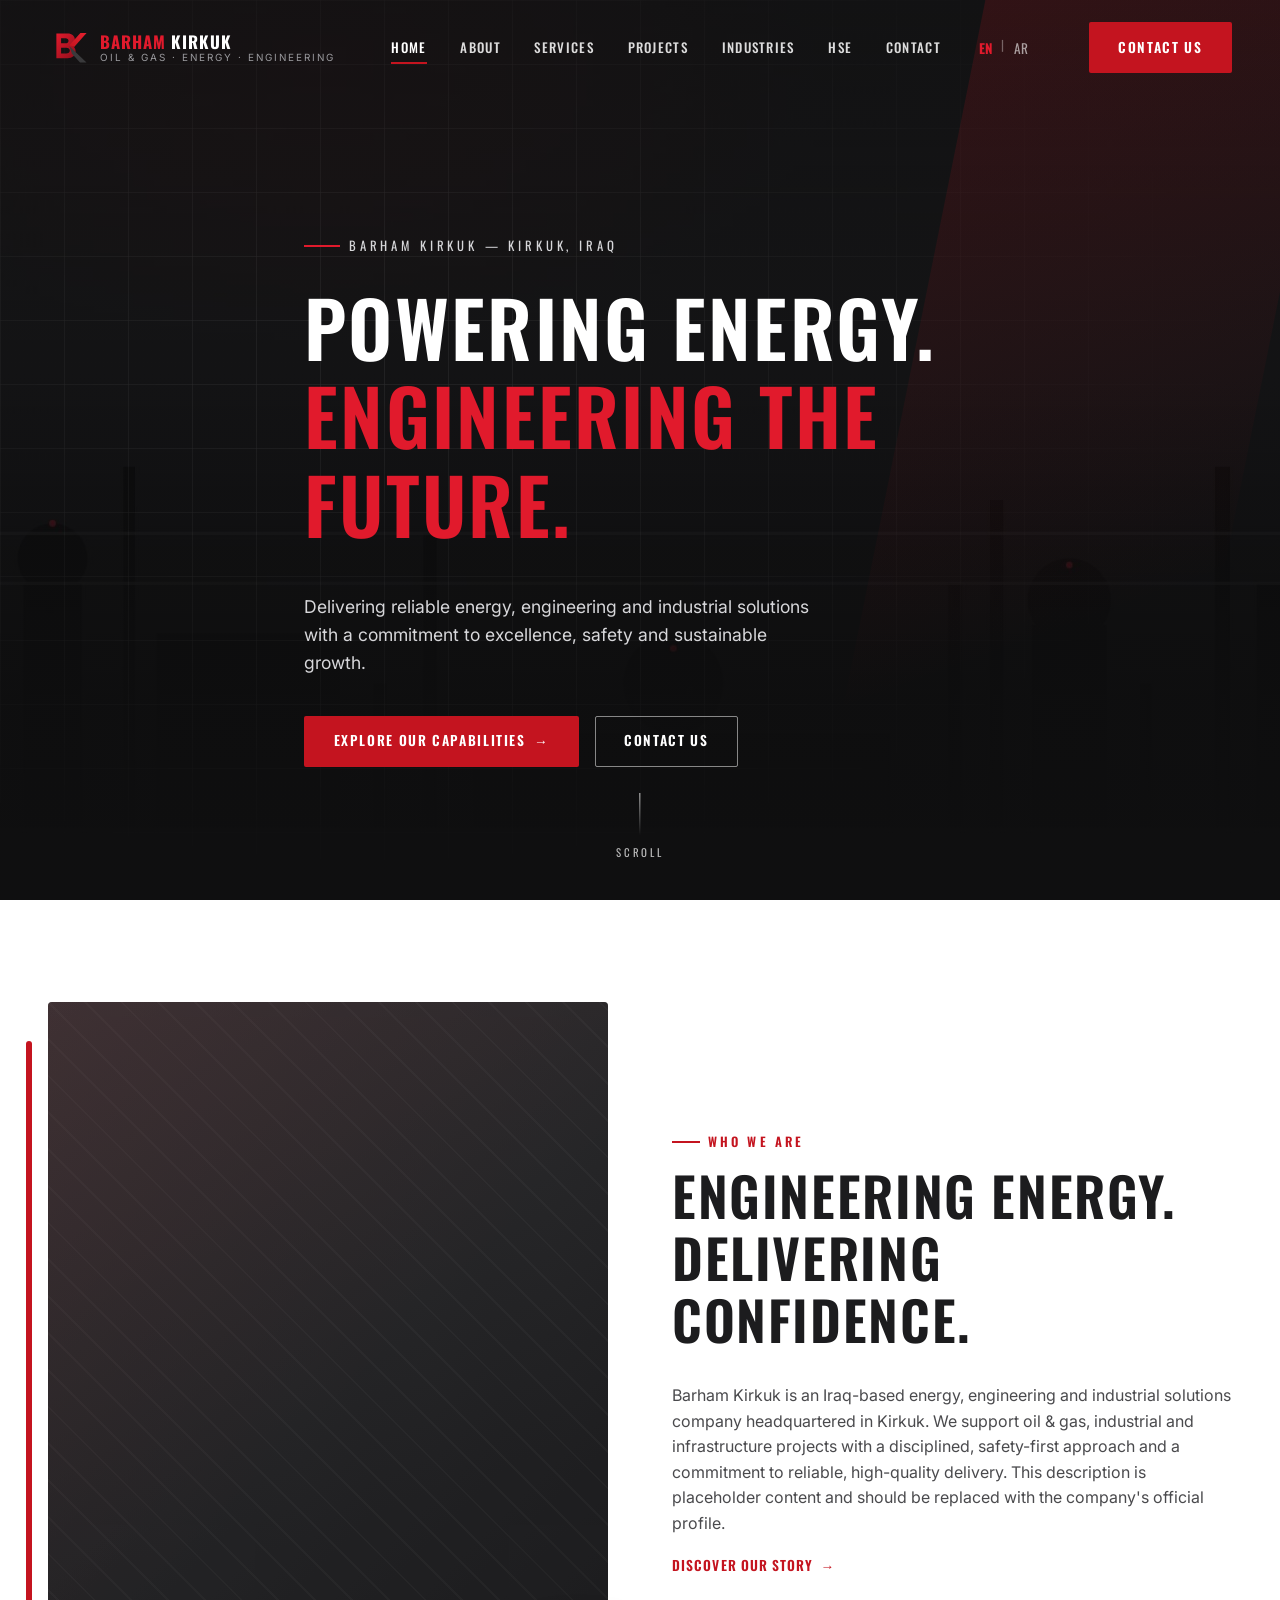
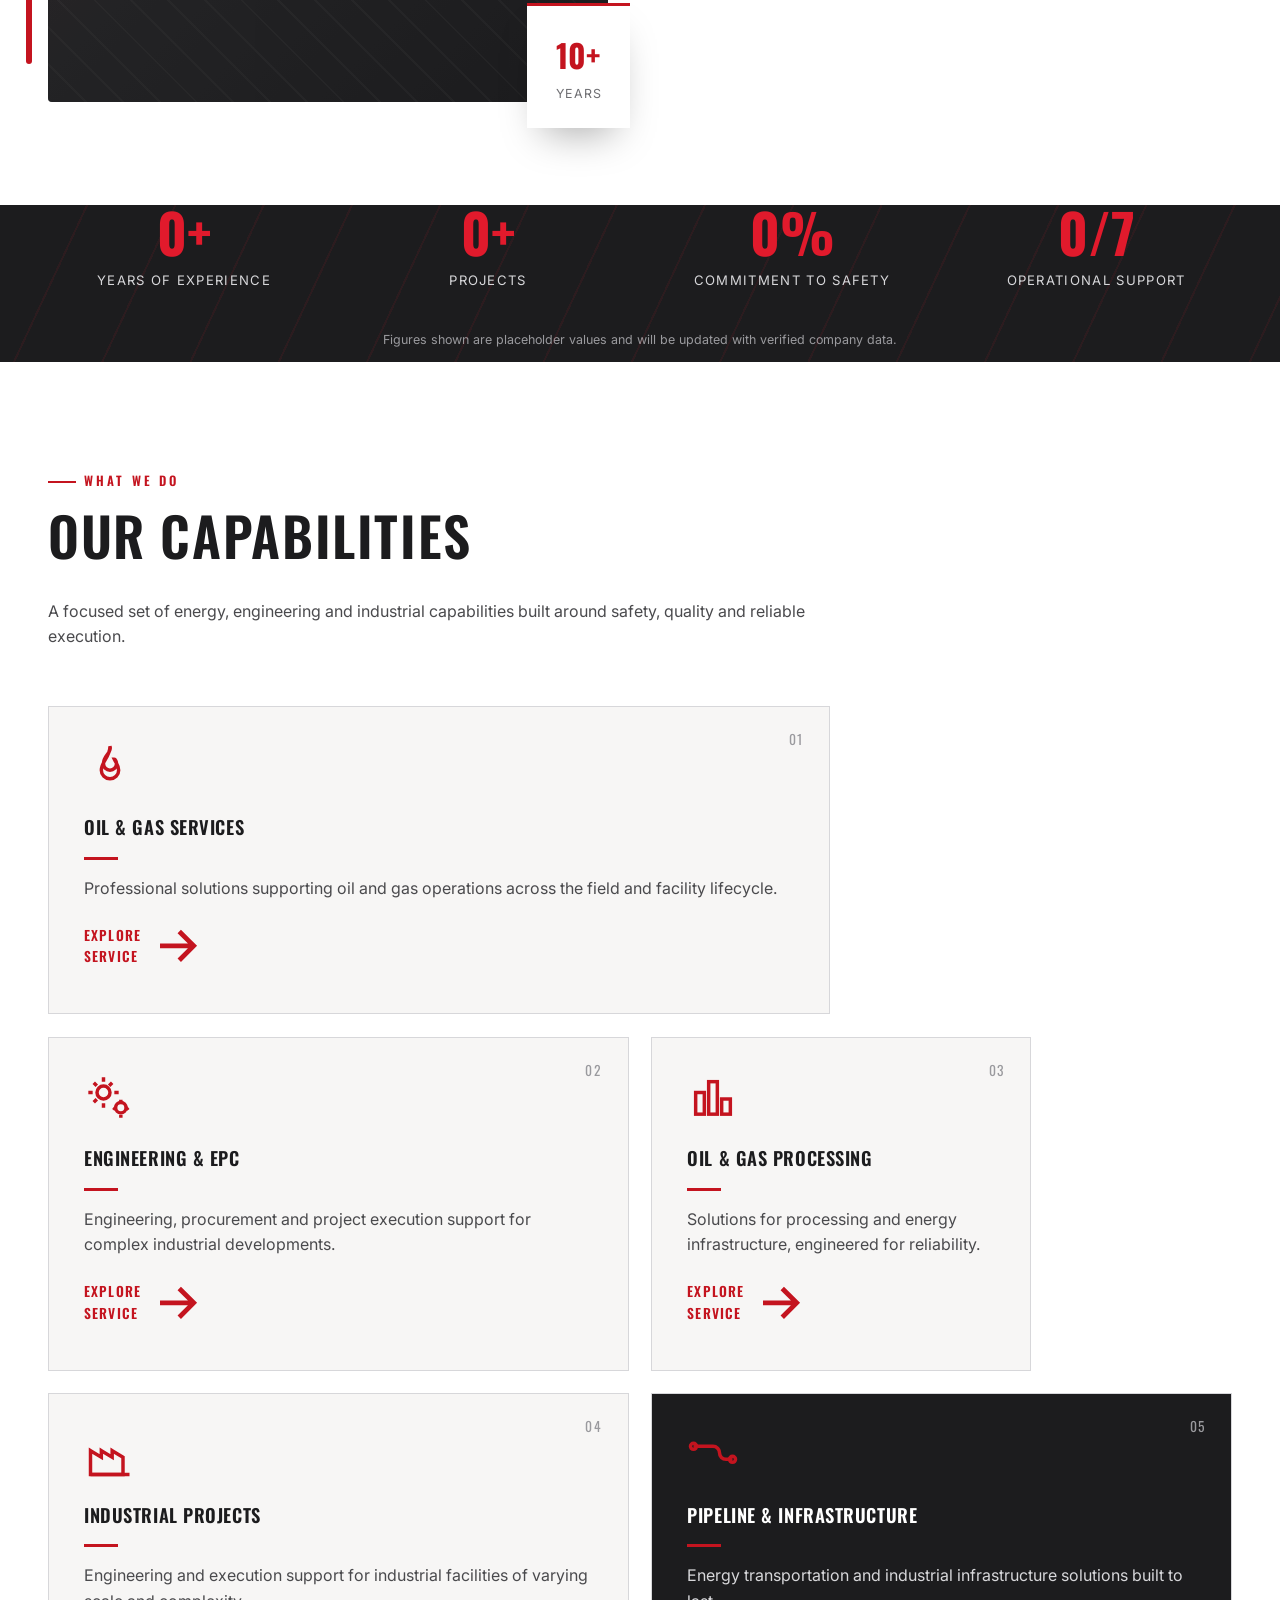
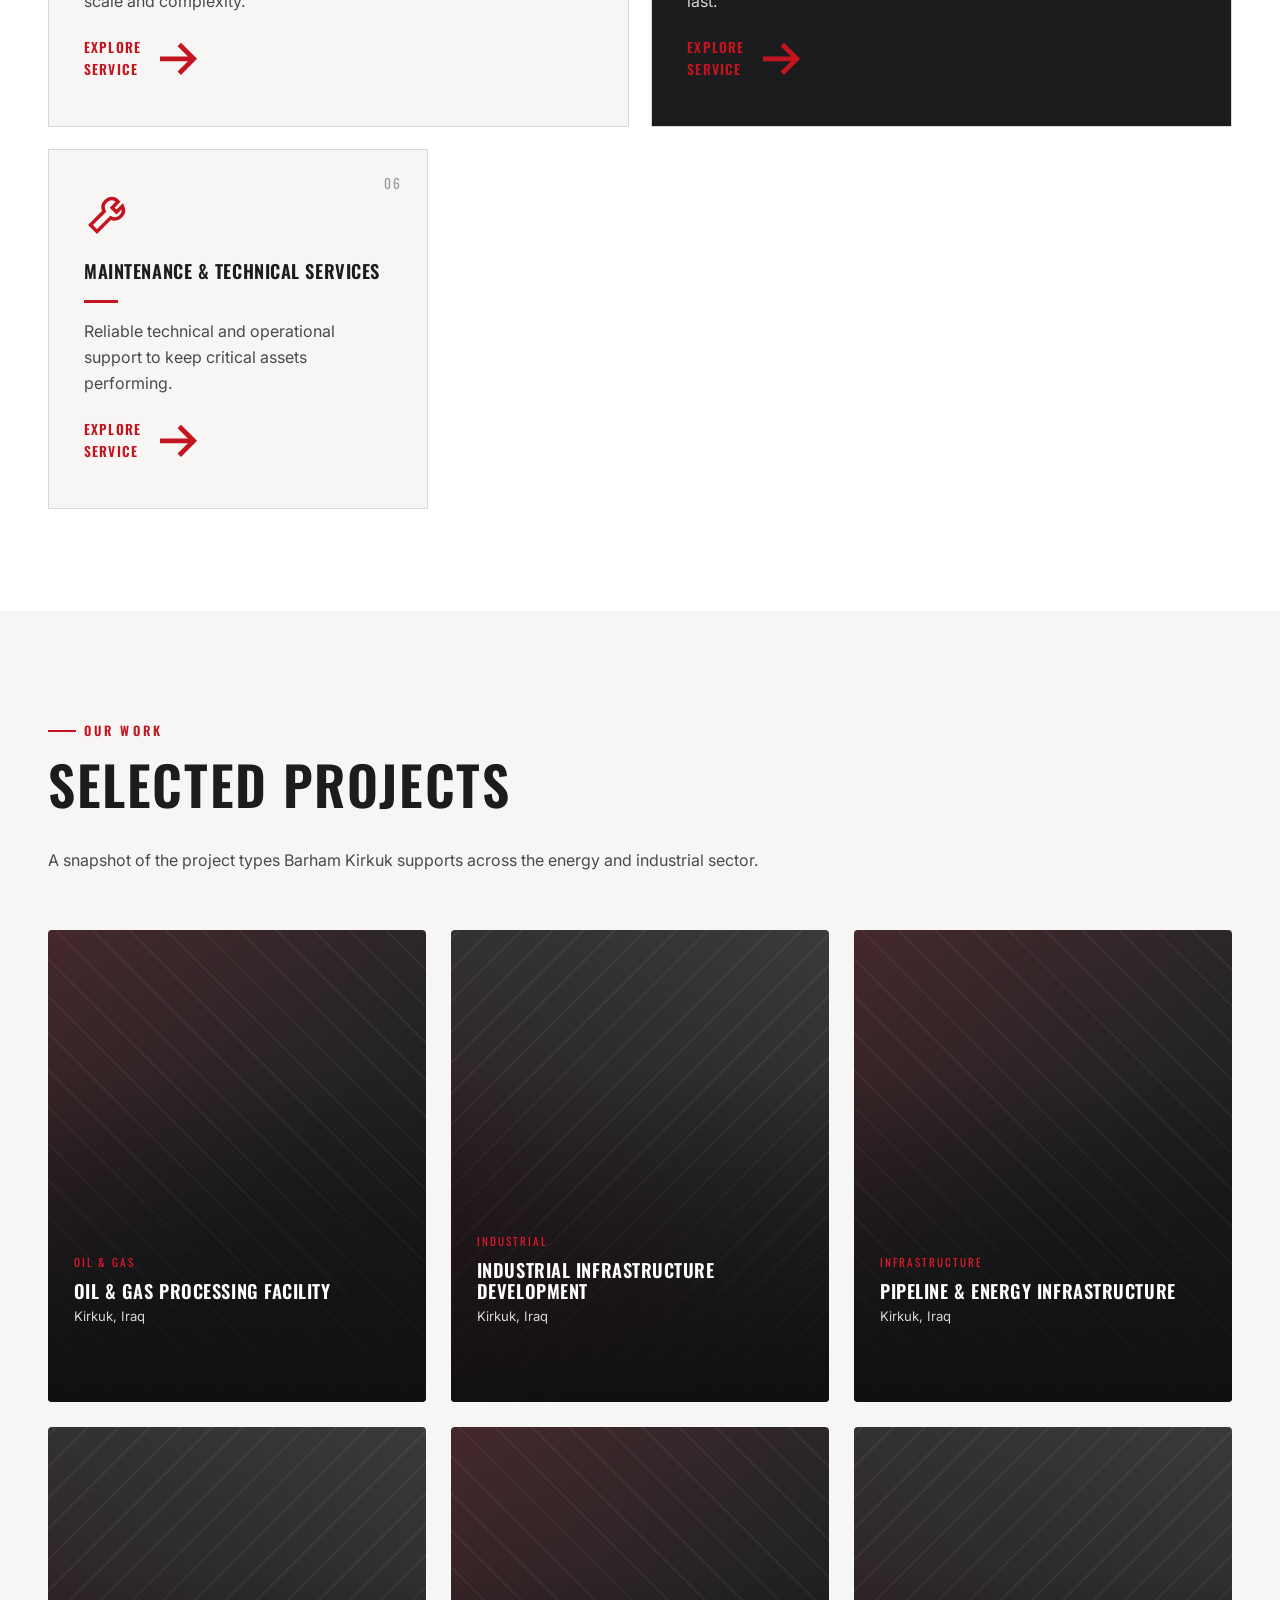
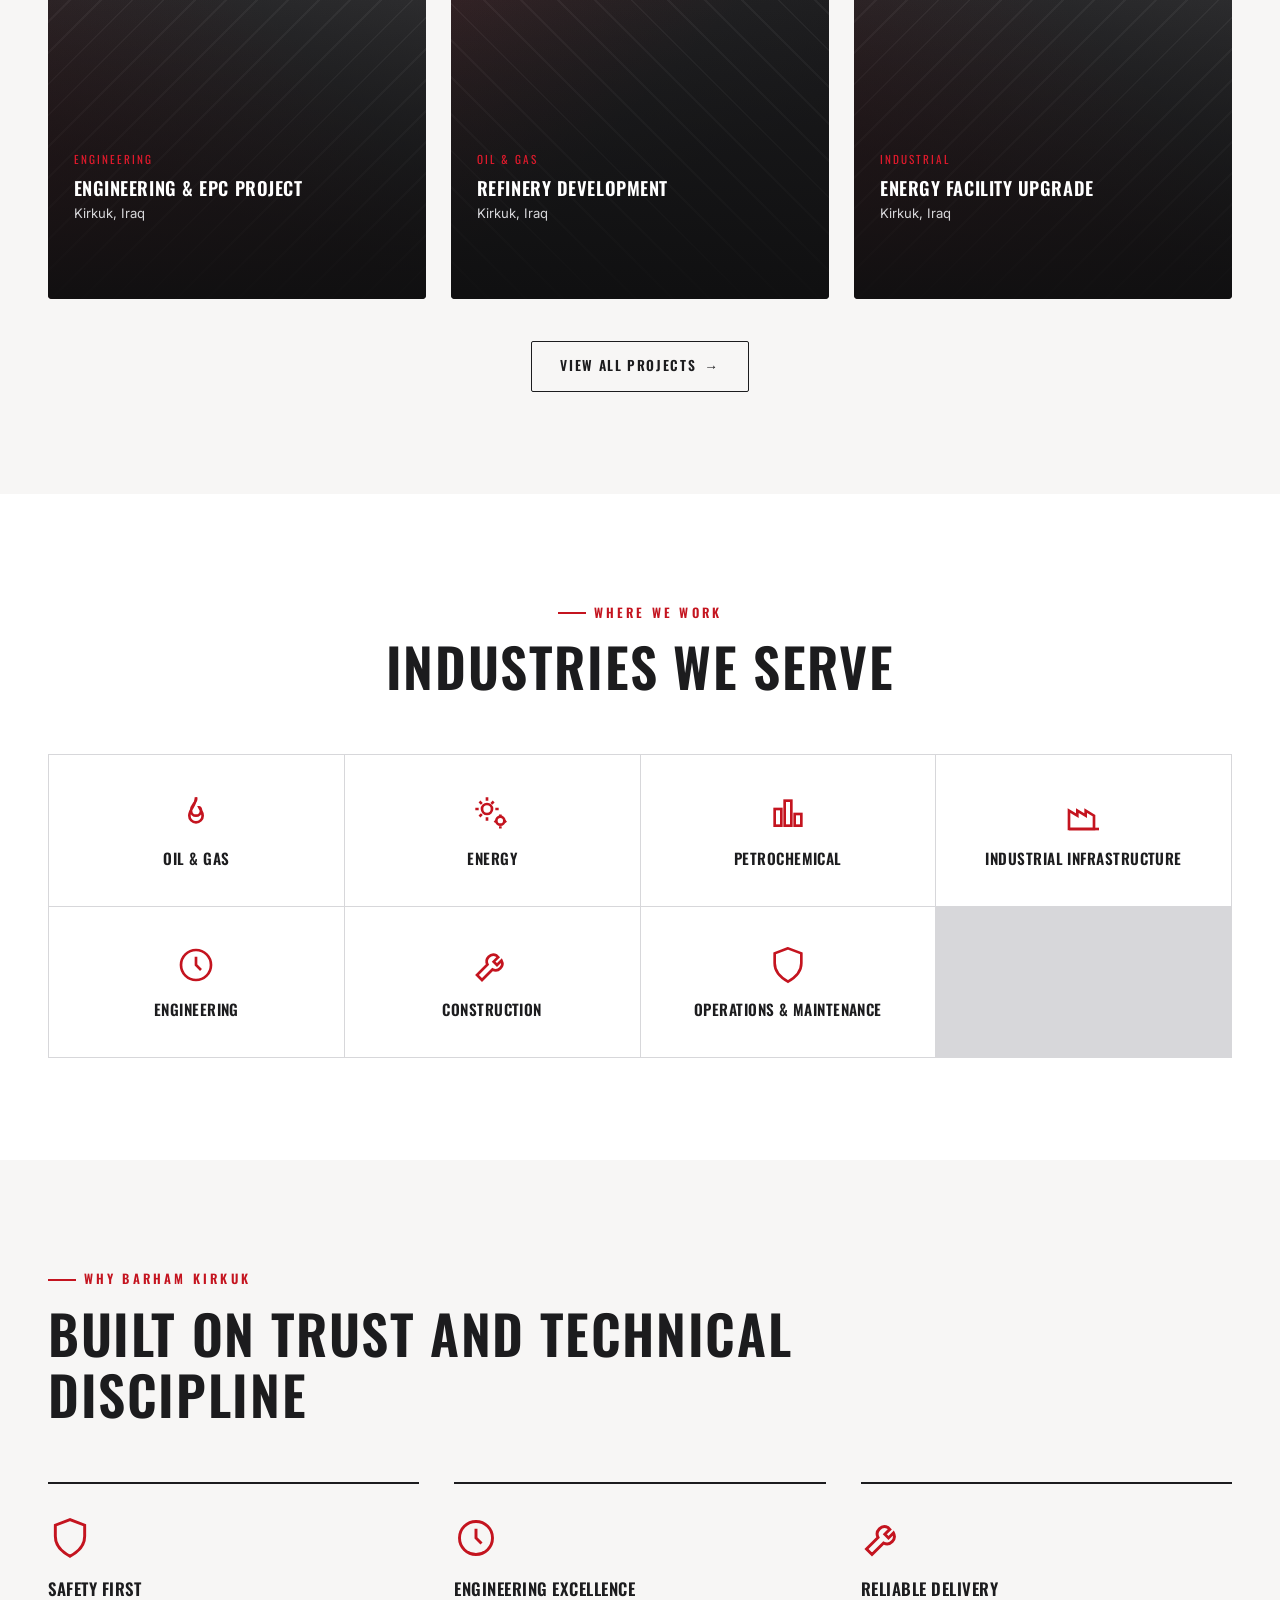
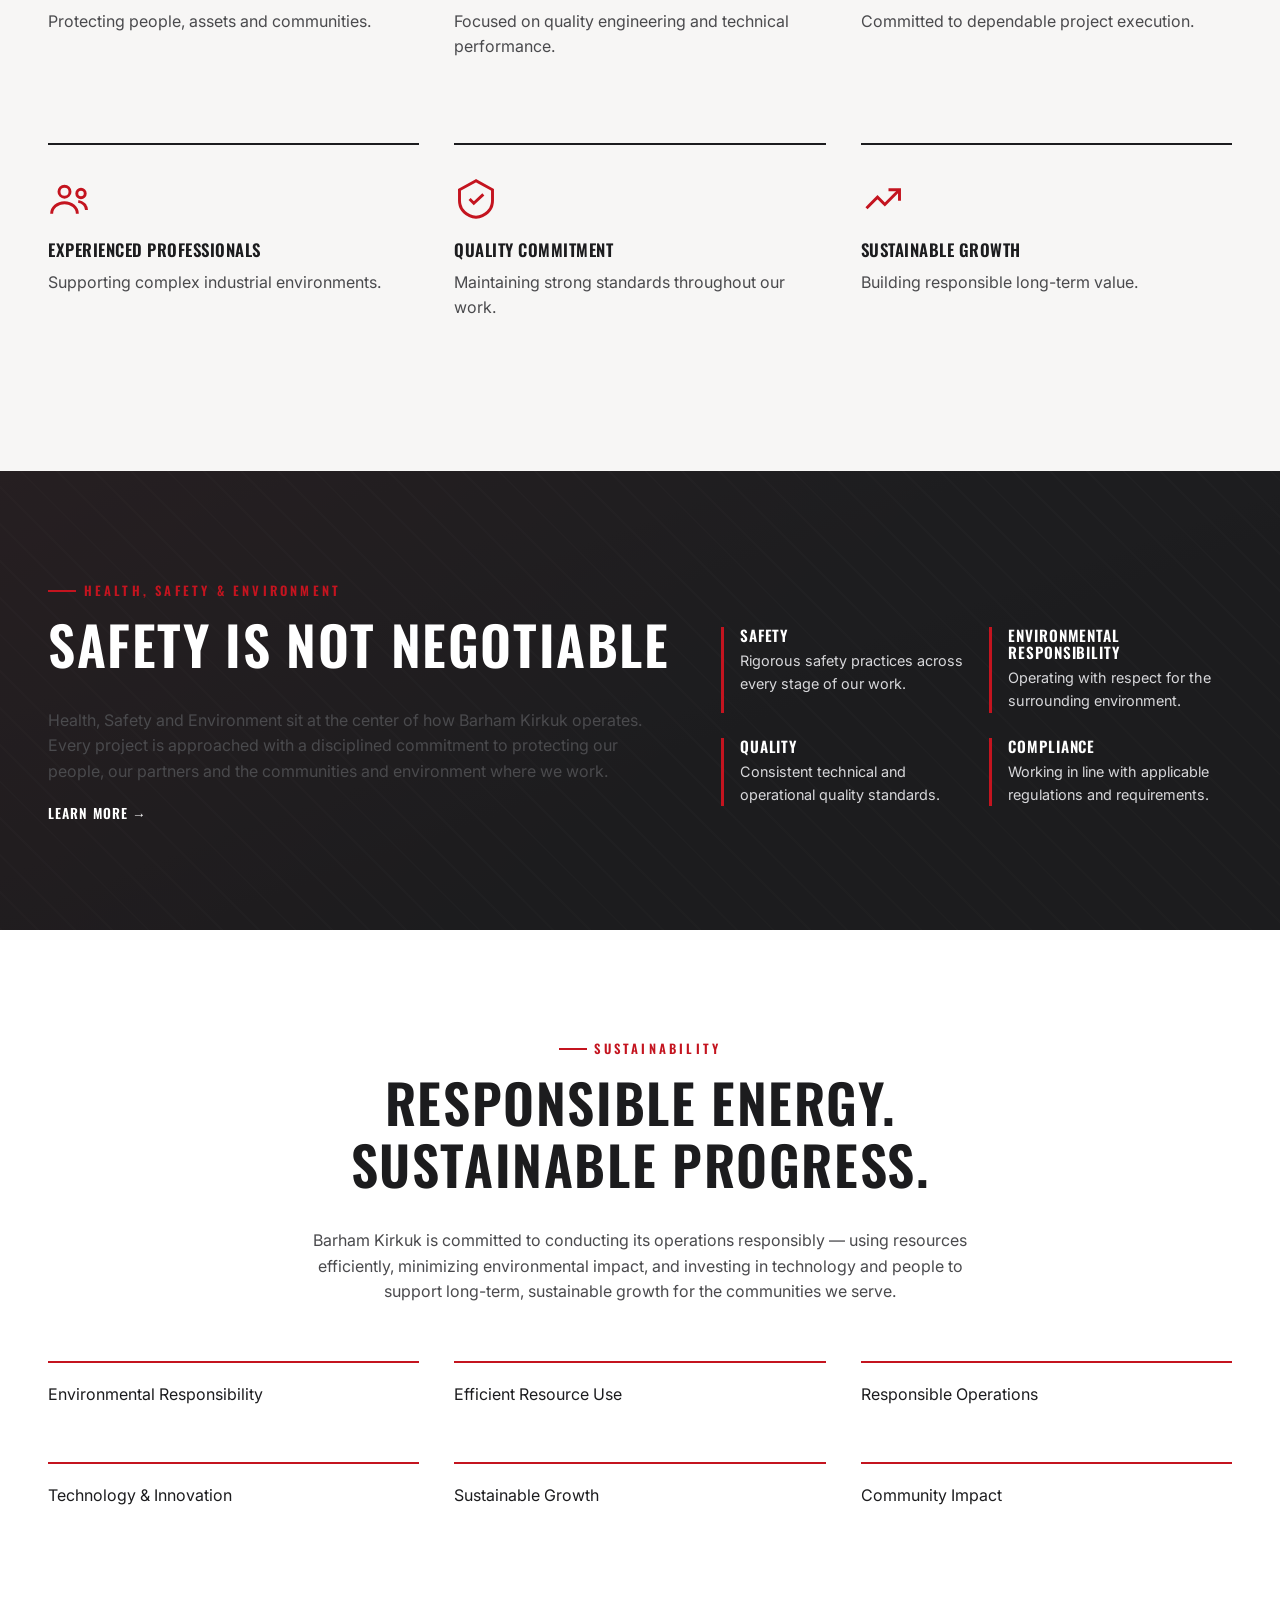
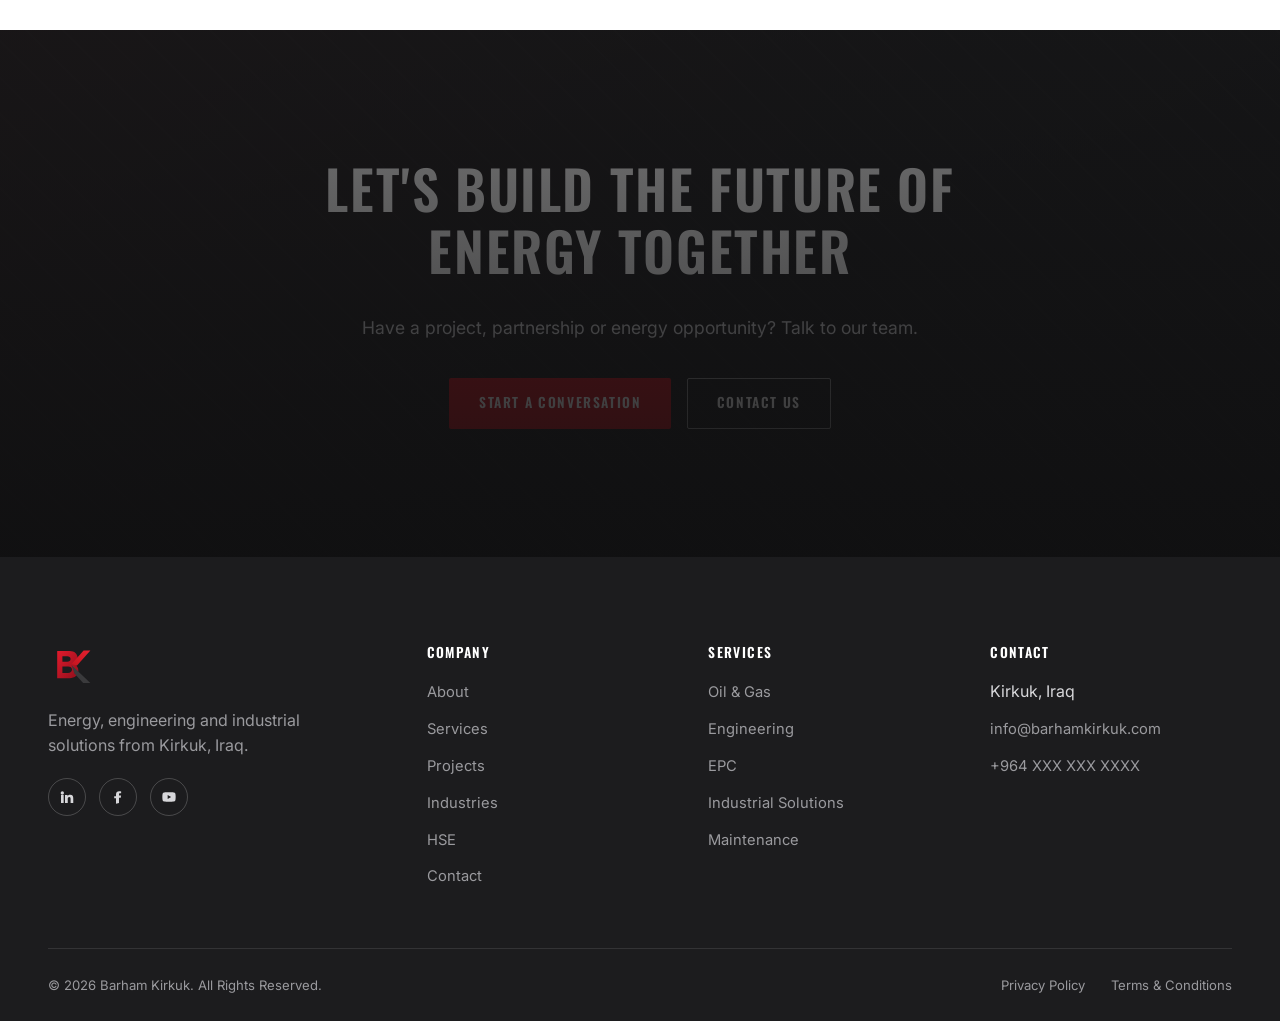
==== index.html @ 90a210e6 "Add files via upload" ====
<!DOCTYPE html>
<html lang="en" dir="ltr">
<head>
<meta charset="UTF-8">
<meta name="viewport" content="width=device-width, initial-scale=1.0">
<title>Barham Kirkuk | Oil & Gas & Energy Solutions</title>
<meta name="description" content="Barham Kirkuk provides professional oil & gas, energy, engineering and industrial solutions from Kirkuk, Iraq.">
<link rel="canonical" href="https://barhamkirkuk.com/">

<!-- Open Graph -->
<meta property="og:type" content="website">
<meta property="og:title" content="Barham Kirkuk | Oil & Gas & Energy Solutions">
<meta property="og:description" content="Barham Kirkuk provides professional oil & gas, energy, engineering and industrial solutions from Kirkuk, Iraq.">
<meta property="og:url" content="https://barhamkirkuk.com/">
<meta property="og:image" content="https://barhamkirkuk.com/assets/images/og-image.png">
<meta name="twitter:card" content="summary_large_image">
<meta name="twitter:title" content="Barham Kirkuk | Oil & Gas & Energy Solutions">
<meta name="twitter:description" content="Barham Kirkuk provides professional oil & gas, energy, engineering and industrial solutions from Kirkuk, Iraq.">
<meta name="twitter:image" content="https://barhamkirkuk.com/assets/images/og-image.png">

<link rel="icon" href="/assets/images/favicon.ico" sizes="any">
<link rel="apple-touch-icon" href="/assets/images/apple-touch-icon.png">

<link rel="preconnect" href="https://fonts.googleapis.com">
<link rel="preconnect" href="https://fonts.gstatic.com" crossorigin>
<link href="https://fonts.googleapis.com/css2?family=Oswald:wght@500;600;700&family=Inter:wght@400;500;600;700&family=Cairo:wght@500;600;700&display=swap" rel="stylesheet">
<link rel="stylesheet" href="css/styles.css">
</head>
<body>
<a class="skip-link" href="#main">Skip to content</a>

<!-- ============ NAV ============ -->
<header class="nav">
  <div class="container">
    <a href="index.html" class="nav-brand" aria-label="Barham Kirkuk — Home">
      <img src="assets/images/bk-mark.svg" alt="Barham Kirkuk logo mark">
      <span class="wordmark"><b>BARHAM</b> KIRKUK<small>OIL &amp; GAS · ENERGY · ENGINEERING</small></span>
    </a>
    <nav class="nav-links" id="nav-links" aria-label="Primary">
      <a href="index.html" aria-current="page" data-i18n="nav.home">Home</a>
      <a href="pages/about.html" data-i18n="nav.about">About</a>
      <a href="pages/services.html" data-i18n="nav.services">Services</a>
      <a href="pages/projects.html" data-i18n="nav.projects">Projects</a>
      <a href="pages/industries.html" data-i18n="nav.industries">Industries</a>
      <a href="pages/hse.html" data-i18n="nav.hse">HSE</a>
      <a href="pages/contact.html" data-i18n="nav.contact">Contact</a>
      <div class="lang-switch" aria-label="Language switch">
        <button data-lang="en" class="active" aria-pressed="true">EN</button><span>|</span><button data-lang="ar" aria-pressed="false">AR</button>
      </div>
    </nav>
    <div class="nav-actions">
      <a href="pages/contact.html" class="btn btn-primary nav-cta" data-i18n="nav.cta">Contact Us</a>
      <button class="nav-toggle" aria-label="Toggle menu" aria-expanded="false" aria-controls="nav-links">
        <span></span><span></span><span></span>
      </button>
    </div>
  </div>
</header>

<main id="main">
  <!-- ============ HERO ============ -->
  <section class="hero">
    <div class="hero-media">
      <video autoplay muted loop playsinline poster="assets/images/hero-fallback.jpg">
        <source src="assets/videos/hero.mp4" type="video/mp4">
      </video>
    </div>
    <div class="hero-grid"></div>
    <div class="hero-diagonal"></div>
    <div class="container hero-content">
      <span class="hero-kicker" data-i18n="hero.kicker">Barham Kirkuk — Kirkuk, Iraq</span>
      <h1 class="h-hero"><span data-i18n="hero.headline1">Powering Energy.</span><br><em data-i18n="hero.headline2">Engineering the Future.</em></h1>
      <p class="hero-sub" data-i18n="hero.sub">Delivering reliable energy, engineering and industrial solutions with a commitment to excellence, safety and sustainable growth.</p>
      <div class="hero-ctas">
        <a href="pages/services.html" class="btn btn-primary"><span data-i18n="hero.ctaPrimary">Explore Our Capabilities</span> <span class="btn-arrow">→</span></a>
        <a href="pages/contact.html" class="btn btn-outline" data-i18n="hero.ctaSecondary">Contact Us</a>
      </div>
    </div>
    <div class="scroll-cue"><div class="line"></div><span data-i18n="hero.scroll">Scroll</span></div>
  </section>

  <!-- ============ ABOUT ============ -->
  <section class="section" id="about">
    <div class="container split">
      <div class="split-media reveal">
        <div class="accent-line" aria-hidden="true"></div>
        <div class="frame"><div class="industrial-pattern"></div></div>
        <div class="stat-tag"><strong>10+</strong><span>Years</span></div>
      </div>
      <div>
        <span class="eyebrow" data-i18n="about.eyebrow">Who We Are</span>
        <h2 class="h-xl" data-i18n="about.headline">Engineering Energy. Delivering Confidence.</h2>
        <p data-i18n="about.body">Placeholder company description.</p>
        <a href="pages/about.html" class="link-arrow"><span data-i18n="about.link">Discover Our Story</span> →</a>
      </div>
    </div>
  </section>

  <!-- ============ STATS ============ -->
  <section class="stats-band">
    <div class="container">
      <div class="stats-grid" id="stats-grid"></div>
      <p style="text-align:center;margin-top:2.4rem;font-size:.78rem;color:var(--gray-400);" data-i18n="statsNote">Figures shown are placeholder values.</p>
    </div>
  </section>

  <!-- ============ SERVICES ============ -->
  <section class="section" id="services">
    <div class="container">
      <div class="section-head reveal">
        <span class="eyebrow" data-i18n="services.eyebrow">What We Do</span>
        <h2 class="h-xl" data-i18n="services.headline">Our Capabilities</h2>
        <p data-i18n="services.sub">Sub copy.</p>
      </div>
      <div class="services-grid" id="services-grid"></div>
    </div>
  </section>

  <!-- ============ PROJECTS ============ -->
  <section class="section section--off" id="projects">
    <div class="container">
      <div class="section-head reveal">
        <span class="eyebrow" data-i18n="projects.eyebrow">Our Work</span>
        <h2 class="h-xl" data-i18n="projects.headline">Selected Projects</h2>
        <p data-i18n="projects.sub">Sub copy.</p>
      </div>
      <div class="projects-grid" id="projects-grid"></div>
      <div style="text-align:center;margin-top:2.6rem;">
        <a href="pages/projects.html" class="btn btn-dark">View All Projects <span class="btn-arrow">→</span></a>
      </div>
    </div>
  </section>

  <!-- ============ INDUSTRIES ============ -->
  <section class="section" id="industries">
    <div class="container">
      <div class="section-head center reveal" style="margin-left:auto;margin-right:auto;">
        <span class="eyebrow" data-i18n="industries.eyebrow">Where We Work</span>
        <h2 class="h-xl" data-i18n="industries.headline">Industries We Serve</h2>
      </div>
      <div class="industry-grid" id="industries-grid"></div>
    </div>
  </section>

  <!-- ============ WHY US ============ -->
  <section class="section section--off" id="why">
    <div class="container">
      <div class="section-head reveal">
        <span class="eyebrow" data-i18n="why.eyebrow">Why Barham Kirkuk</span>
        <h2 class="h-xl" data-i18n="why.headline">Built on Trust and Technical Discipline</h2>
      </div>
      <div class="why-grid" id="why-grid"></div>
    </div>
  </section>

  <!-- ============ HSE ============ -->
  <section class="section hse-section" id="hse">
    <div class="industrial-pattern"></div>
    <div class="container hse-inner">
      <div>
        <span class="eyebrow" data-i18n="hse.eyebrow">Health, Safety &amp; Environment</span>
        <h2 class="h-xl" data-i18n="hse.headline">Safety Is Not Negotiable</h2>
        <p data-i18n="hse.body">HSE body copy.</p>
        <a href="pages/hse.html" class="link-arrow" style="color:#fff;">Learn More →</a>
      </div>
      <div class="hse-list" id="hse-list"></div>
    </div>
  </section>

  <!-- ============ SUSTAINABILITY ============ -->
  <section class="section" id="sustainability">
    <div class="container">
      <div class="section-head center reveal" style="margin-left:auto;margin-right:auto;">
        <span class="eyebrow" data-i18n="sustainability.eyebrow">Sustainability</span>
        <h2 class="h-xl"><span data-i18n="sustainability.headline1">Responsible Energy.</span> <span data-i18n="sustainability.headline2">Sustainable Progress.</span></h2>
        <p data-i18n="sustainability.body" style="max-width:70ch;margin:0 auto;">Sustainability body copy.</p>
      </div>
      <ul class="why-grid" id="sustainability-list" style="list-style:none;padding:0;"></ul>
    </div>
  </section>

  <!-- ============ CTA ============ -->
  <section class="cta-band">
    <div class="industrial-pattern"></div>
    <div class="container inner">
      <h2 class="h-xl" data-i18n="cta.headline">Let's Build the Future of Energy Together</h2>
      <p data-i18n="cta.body">CTA body copy.</p>
      <div class="ctas">
        <a href="pages/contact.html" class="btn btn-primary" data-i18n="cta.primary">Start a Conversation</a>
        <a href="pages/contact.html" class="btn btn-outline" data-i18n="cta.secondary">Contact Us</a>
      </div>
    </div>
  </section>
</main>

<!-- ============ FOOTER ============ -->
<footer class="footer">
  <div class="container">
    <div class="footer-top">
      <div class="footer-brand">
        <img src="assets/images/bk-mark.svg" alt="Barham Kirkuk">
        <p data-i18n="footer.tagline">Energy, engineering and industrial solutions from Kirkuk, Iraq.</p>
        <div class="footer-social">
          <a href="#" data-social-linkedin aria-label="LinkedIn"></a>
          <a href="#" data-social-facebook aria-label="Facebook"></a>
          <a href="#" data-social-youtube aria-label="YouTube"></a>
        </div>
      </div>
      <div class="footer-col">
        <h4 data-i18n="footer.companyTitle">Company</h4>
        <ul>
          <li><a href="pages/about.html" data-i18n="nav.about">About</a></li>
          <li><a href="pages/services.html" data-i18n="nav.services">Services</a></li>
          <li><a href="pages/projects.html" data-i18n="nav.projects">Projects</a></li>
          <li><a href="pages/industries.html" data-i18n="nav.industries">Industries</a></li>
          <li><a href="pages/hse.html" data-i18n="nav.hse">HSE</a></li>
          <li><a href="pages/contact.html" data-i18n="nav.contact">Contact</a></li>
        </ul>
      </div>
      <div class="footer-col">
        <h4 data-i18n="footer.servicesTitle">Services</h4>
        <ul id="footer-services-list"></ul>
      </div>
      <div class="footer-col">
        <h4 data-i18n="footer.contactTitle">Contact</h4>
        <ul>
          <li>Kirkuk, Iraq</li>
          <li><a href="mailto:info@barhamkirkuk.com" data-company-email>info@barhamkirkuk.com</a></li>
          <li><a href="tel:+964" data-company-phone>+964 XXX XXX XXXX</a></li>
        </ul>
      </div>
    </div>
    <div class="footer-bottom">
      <span data-i18n="footer.rights">© 2026 Barham Kirkuk. All Rights Reserved.</span>
      <div class="legal">
        <a href="pages/privacy.html" data-i18n="footer.privacy">Privacy Policy</a>
        <a href="pages/terms.html" data-i18n="footer.terms">Terms &amp; Conditions</a>
      </div>
    </div>
  </div>
</footer>

<script src="data/site-data.js"></script>
<script src="js/main.js"></script>
</body>
</html>
---- css/styles.css ----
/* ==========================================================================
   BARHAM KIRKUK — CORE STYLESHEET
   Brand: Deep Red (#e11a2c / #c4141f) + Charcoal (#1c1c1e / #2c2c2e) + White
   ========================================================================== */

/* -------------------- Design Tokens -------------------- */
:root{
  --red: #c4141f;
  --red-bright: #e11a2c;
  --red-dark: #8f0f1c;
  --charcoal: #1c1c1e;
  --charcoal-2: #2c2c2e;
  --charcoal-3: #3a3a3c;
  --gray-800: #4a4a4d;
  --gray-600: #6f6f73;
  --gray-400: #9a9a9e;
  --gray-200: #d7d7da;
  --gray-100: #eeeef0;
  --off-white: #f7f6f5;
  --white: #ffffff;

  --font-head: 'Oswald', 'Segoe UI', Arial, sans-serif;
  --font-body: 'Inter', 'Segoe UI', Arial, sans-serif;
  --font-ar: 'Cairo', 'Tahoma', sans-serif;

  --container: 1280px;
  --gap: clamp(1.25rem, 3vw, 2.5rem);
  --radius-sm: 2px;
  --radius-md: 4px;

  --ease: cubic-bezier(.22,.61,.36,1);
  --dur: .5s;
}

*,*::before,*::after{ box-sizing: border-box; }
html{ scroll-behavior: smooth; }
@media (prefers-reduced-motion: reduce){
  html{ scroll-behavior: auto; }
  *,*::before,*::after{ animation-duration: 0.001ms !important; animation-iteration-count: 1 !important; transition-duration: 0.001ms !important; scroll-behavior: auto !important; }
}

body{
  margin:0;
  font-family: var(--font-body);
  color: var(--charcoal);
  background: var(--white);
  line-height: 1.6;
  font-size: 16px;
  -webkit-font-smoothing: antialiased;
  overflow-x: hidden;
}

html[dir="rtl"] body{ font-family: var(--font-ar); }

img{ max-width:100%; display:block; }
a{ color:inherit; text-decoration:none; }
ul{ list-style:none; margin:0; padding:0; }
button{ font-family:inherit; cursor:pointer; }
input,textarea,select{ font-family:inherit; }

h1,h2,h3,h4{
  font-family: var(--font-head);
  text-transform: uppercase;
  letter-spacing: .03em;
  line-height: 1.15;
  margin: 0 0 .6em;
  color: inherit;
  font-weight: 600;
  overflow-wrap: break-word;
  word-break: break-word;
}
html[dir="rtl"] h1, html[dir="rtl"] h2, html[dir="rtl"] h3, html[dir="rtl"] h4{
  font-family: var(--font-ar); text-transform:none; letter-spacing:0;
}

p{ margin:0 0 1em; color: var(--gray-800); }

.container{ max-width: var(--container); margin: 0 auto; padding: 0 clamp(1.25rem, 4vw, 3rem); }

.section{ padding: clamp(4rem, 8vw, 7rem) 0; }
.section--dark{ background: var(--charcoal); color: var(--white); }
.section--dark p{ color: var(--gray-200); }
.section--dark h2, .section--dark h3{ color: var(--white); }
.section--off{ background: var(--off-white); }

.eyebrow{
  display:inline-flex; align-items:center; gap:.6em;
  font-family: var(--font-head);
  font-size: .8rem;
  letter-spacing: .25em;
  text-transform: uppercase;
  color: var(--red);
  font-weight: 600;
  margin-bottom: 1em;
}
.eyebrow::before{ content:""; width: 28px; height: 2px; background: var(--red); display:inline-block; }
html[dir="rtl"] .eyebrow{ letter-spacing: 0; }

.section-head{ max-width: 760px; margin-bottom: clamp(2rem,5vw,3.5rem); }
.section-head.center{ margin-left:auto; margin-right:auto; text-align:center; }

h2.h-xl{ font-size: clamp(2rem, 4.2vw, 3.4rem); }
h1.h-hero{ font-size: clamp(2.4rem, 6vw, 5rem); }

/* -------------------- Buttons -------------------- */
.btn{
  display:inline-flex; align-items:center; justify-content:center; gap:.6em;
  padding: 1em 2.1em;
  font-family: var(--font-head);
  font-size: .85rem;
  letter-spacing: .12em;
  text-transform: uppercase;
  font-weight: 600;
  border: 1px solid transparent;
  border-radius: var(--radius-sm);
  transition: all .3s var(--ease);
  white-space: nowrap;
}
.btn-primary{ background: var(--red); color:#fff; }
.btn-primary:hover{ background: var(--red-dark); transform: translateY(-2px); box-shadow: 0 12px 24px -8px rgba(196,20,31,.5); }
.btn-outline{ border-color: rgba(255,255,255,.5); color:#fff; }
.btn-outline:hover{ background: rgba(255,255,255,.1); border-color:#fff; }
.btn-dark{ border-color: var(--charcoal); color: var(--charcoal); }
.btn-dark:hover{ background: var(--charcoal); color:#fff; }
.btn-arrow{ transition: transform .3s var(--ease); }
.btn:hover .btn-arrow{ transform: translateX(4px); }
html[dir="rtl"] .btn:hover .btn-arrow{ transform: translateX(-4px) scaleX(-1); }
html[dir="rtl"] .btn-arrow{ transform: scaleX(-1); }

.link-arrow{
  display:inline-flex; align-items:center; gap:.5em;
  font-family: var(--font-head); font-size:.85rem; letter-spacing:.08em; text-transform:uppercase;
  color: var(--red); font-weight:600; border-bottom: 1px solid transparent; padding-bottom: 2px;
  transition: border-color .3s var(--ease), gap .3s var(--ease);
}
.link-arrow:hover{ border-color: var(--red); gap:.8em; }

/* -------------------- Navigation -------------------- */
.nav{
  position: fixed; top:0; left:0; right:0; z-index: 1000;
  padding: 1.4rem 0;
  transition: background .4s var(--ease), padding .4s var(--ease), box-shadow .4s var(--ease), backdrop-filter .4s var(--ease);
}
.nav .container{ display:flex; align-items:center; justify-content:space-between; gap:2rem; }
.nav.is-scrolled{
  background: rgba(28,28,30,.92);
  backdrop-filter: blur(10px);
  padding: .8rem 0;
  box-shadow: 0 6px 24px -12px rgba(0,0,0,.5);
}
.nav-brand{ display:flex; align-items:center; gap:.75rem; }
.nav-brand img{ height: 40px; width:auto; transition: height .4s var(--ease); }
.nav.is-scrolled .nav-brand img{ height: 34px; }
.nav-brand .wordmark{ font-family: var(--font-head); font-weight:700; font-size:1.05rem; letter-spacing:.06em; color:#fff; line-height:1.1; }
.nav-brand .wordmark b{ color: var(--red-bright); font-weight:700; }
.nav-brand .wordmark small{ display:block; font-family: var(--font-body); font-weight:400; font-size:.62rem; letter-spacing:.2em; color: var(--gray-400); }

.nav-links{ display:flex; align-items:center; gap: 2.1rem; }
.nav-links a{
  font-family: var(--font-head); font-size:.82rem; letter-spacing:.1em; text-transform:uppercase;
  color: rgba(255,255,255,.85); font-weight:500; position:relative; padding: .3em 0;
}
.nav-links a::after{ content:""; position:absolute; left:0; right:0; bottom:-2px; height:2px; background: var(--red); transform: scaleX(0); transform-origin: left; transition: transform .3s var(--ease); }
.nav-links a:hover, .nav-links a[aria-current="page"]{ color:#fff; }
.nav-links a:hover::after, .nav-links a[aria-current="page"]::after{ transform: scaleX(1); }
html[dir="rtl"] .nav-links a::after{ transform-origin: right; }

.nav-actions{ display:flex; align-items:center; gap:1.3rem; }
.lang-switch{ display:flex; gap:.4em; font-family: var(--font-head); font-size:.78rem; letter-spacing:.08em; }
.lang-switch button{ background:none; border:none; color: rgba(255,255,255,.6); padding:.2em .3em; }
.lang-switch button.active{ color: var(--red-bright); font-weight:700; }
.lang-switch span{ color: rgba(255,255,255,.35); }

.nav-toggle{ display:none; background:none; border:none; padding:.4rem; }
.nav-toggle span{ display:block; width:24px; height:2px; background:#fff; margin:5px 0; transition: transform .3s var(--ease), opacity .3s var(--ease); }
.nav-toggle.is-open span:nth-child(1){ transform: translateY(7px) rotate(45deg); }
.nav-toggle.is-open span:nth-child(2){ opacity:0; }
.nav-toggle.is-open span:nth-child(3){ transform: translateY(-7px) rotate(-45deg); }

@media (max-width: 960px){
  .nav-links{
    position: fixed; inset: 0 0 0 auto; width: min(320px,86vw); height:100vh;
    background: var(--charcoal); flex-direction:column; align-items:flex-start; justify-content:center;
    gap: 1.6rem; padding: 2rem 2.4rem; transform: translateX(100%); transition: transform .4s var(--ease);
  }
  html[dir="rtl"] .nav-links{ inset: 0 auto 0 0; transform: translateX(-100%); }
  .nav-links.is-open{ transform: translateX(0); }
  .nav-actions .lang-switch{ order:1; }
  .nav-toggle{ display:block; }
  .nav-cta{ display:none; }
}

/* -------------------- Hero -------------------- */
.hero{
  position: relative; min-height: 100svh; display:flex; align-items:center;
  background: var(--charcoal); overflow:hidden;
}
.hero-media{ position:absolute; inset:0; z-index:0; }
.hero-media video, .hero-media img{ width:100%; height:100%; object-fit:cover; }
.hero-media::after{
  content:""; position:absolute; inset:0;
  background: linear-gradient(180deg, rgba(15,15,16,.75) 0%, rgba(15,15,16,.55) 40%, rgba(15,15,16,.92) 100%);
}
.hero-grid{
  position:absolute; inset:0; z-index:1; opacity:.12; pointer-events:none;
  background-image:
    linear-gradient(rgba(255,255,255,.5) 1px, transparent 1px),
    linear-gradient(90deg, rgba(255,255,255,.5) 1px, transparent 1px);
  background-size: 64px 64px;
  mask-image: radial-gradient(ellipse at 30% 40%, black 0%, transparent 70%);
}
.hero-diagonal{
  position:absolute; z-index:1; top:-10%; right:-6%; width:46%; height:130%;
  background: linear-gradient(160deg, rgba(196,20,31,.22), rgba(196,20,31,0) 60%);
  clip-path: polygon(40% 0, 100% 0, 60% 100%, 0 100%);
  pointer-events:none;
}
.hero-content{ position:relative; z-index:2; padding-top: 6rem; }
.hero-kicker{
  display:inline-flex; align-items:center; gap:.7em; color: var(--gray-200);
  font-family: var(--font-head); font-size:.8rem; letter-spacing:.3em; text-transform:uppercase; margin-bottom:1.6rem;
}
.hero-kicker::before{ content:""; width:36px; height:2px; background: var(--red-bright); }
.hero-content h1{ color:#fff; max-width: 16ch; }
.hero-content h1 em{ font-style:normal; color: var(--red-bright); }
.hero-sub{ color: var(--gray-200); max-width: 46ch; font-size: 1.1rem; margin-bottom: 2.4rem; }
.hero-ctas{ display:flex; flex-wrap:wrap; gap:1rem; }

.scroll-cue{
  position:absolute; z-index:2; bottom: 2.4rem; left:50%; transform: translateX(-50%);
  display:flex; flex-direction:column; align-items:center; gap:.6rem; color: rgba(255,255,255,.7);
}
.scroll-cue .line{ width:1px; height:42px; background: linear-gradient(180deg, rgba(255,255,255,.8), transparent); overflow:hidden; position:relative; }
.scroll-cue .line::after{ content:""; position:absolute; top:-42px; left:0; width:1px; height:42px; background: var(--red-bright); animation: scrollLine 2.2s infinite var(--ease); }
@keyframes scrollLine{ to{ top:100%; } }
.scroll-cue span{ font-family: var(--font-head); font-size:.68rem; letter-spacing:.25em; text-transform:uppercase; }

/* -------------------- About / editorial split -------------------- */
.split{ display:grid; grid-template-columns: 1fr 1fr; gap: clamp(2rem,5vw,5rem); align-items:center; }
.split-media{ position:relative; }
.split-media .frame{
  position:relative; aspect-ratio: 4/5; border-radius: var(--radius-md); overflow:hidden;
  background: linear-gradient(135deg, var(--charcoal-3), var(--charcoal));
}
.split-media .frame .industrial-pattern{ position:absolute; inset:0; opacity:.5; }
.split-media .accent-line{ position:absolute; left:-1.4rem; top: 2.4rem; bottom:2.4rem; width:6px; background: var(--red); border-radius:3px; }
html[dir="rtl"] .split-media .accent-line{ left:auto; right:-1.4rem; }
.split-media .stat-tag{
  position:absolute; bottom:-1.6rem; right:-1.4rem; background: var(--white); box-shadow: 0 20px 40px -16px rgba(0,0,0,.35);
  padding: 1.4rem 1.8rem; border-top:3px solid var(--red);
}
html[dir="rtl"] .split-media .stat-tag{ right:auto; left:-1.4rem; }
.split-media .stat-tag strong{ display:block; font-family: var(--font-head); font-size:2rem; color:var(--red); }
.split-media .stat-tag span{ font-size:.78rem; letter-spacing:.08em; text-transform:uppercase; color: var(--gray-600); }

@media (max-width: 860px){
  .split{ grid-template-columns: 1fr; }
  .split-media{ margin-bottom: 2.4rem; }
}

/* -------------------- Stats -------------------- */
.stats-band{ background: var(--charcoal); color:#fff; position:relative; overflow:hidden; }
.stats-band::before{
  content:""; position:absolute; inset:0; opacity:.08;
  background-image: repeating-linear-gradient(115deg, transparent 0 78px, var(--red-bright) 78px 80px);
}
.stats-grid{ position:relative; display:grid; grid-template-columns: repeat(4,minmax(0,1fr)); gap: 2rem; text-align:center; }
.stat-item strong{ display:block; font-family: var(--font-head); font-size: clamp(2.2rem,5vw,3.4rem); color: var(--red-bright); line-height:1; }
.stat-item span{ display:block; margin-top:.7rem; font-size:.82rem; letter-spacing:.1em; text-transform:uppercase; color: var(--gray-200); }
@media (max-width: 760px){ .stats-grid{ grid-template-columns: repeat(2,minmax(0,1fr)); row-gap: 2.6rem; } }

/* -------------------- Services editorial grid -------------------- */
.services-grid{
  display:grid; grid-template-columns: repeat(6, minmax(0,1fr)); grid-auto-rows: minmax(160px,auto); gap: 1.4rem;
}
.service-card{
  position:relative; grid-column: span 3; padding: 2.2rem; background: var(--off-white);
  border: 1px solid var(--gray-200); overflow:hidden; transition: transform .4s var(--ease), box-shadow .4s var(--ease), border-color .4s var(--ease);
}
.service-card:hover{ transform: translateY(-6px); box-shadow: 0 24px 48px -24px rgba(0,0,0,.25); border-color: transparent; }
.service-card.is-large{ grid-column: span 4; }
.service-card.is-small{ grid-column: span 2; }
.service-card.is-dark{ background: var(--charcoal); color:#fff; }
.service-card.is-dark p{ color: var(--gray-200); }
.service-card .num{ position:absolute; top:1.4rem; inset-inline-end:1.6rem; font-family: var(--font-head); font-size:.85rem; color: var(--gray-400); letter-spacing:.1em; }
.service-card .icon{ width:52px; height:52px; margin-bottom:1.4rem; color: var(--red); }
.service-card .icon svg{ width:100%; height:100%; }
.service-card h3{ font-size:1.15rem; margin-bottom:.6rem; overflow-wrap:break-word; word-break:break-word; hyphens:auto; }
.service-card .bar{ width:34px; height:3px; background: var(--red); margin: 1.2rem 0 1rem; }

@media (max-width: 980px){
  .services-grid{ grid-template-columns: repeat(2,minmax(0,1fr)); }
  .service-card, .service-card.is-large, .service-card.is-small{ grid-column: span 1; }
}

/* -------------------- Projects -------------------- */
.projects-grid{ display:grid; grid-template-columns: repeat(3,minmax(0,1fr)); gap: 1.6rem; }
.project-card{ position:relative; overflow:hidden; aspect-ratio: 4/5; border-radius: var(--radius-md); }
.project-card .thumb{ position:absolute; inset:0; }
.project-card .thumb .industrial-pattern{ position:absolute; inset:0; }
.project-card .overlay{
  position:absolute; inset:0; background: linear-gradient(180deg, rgba(28,28,30,0) 30%, rgba(15,15,16,.94) 100%);
}
.project-card .content{ position:absolute; left:0; right:0; bottom:0; padding: 1.6rem; color:#fff; transform: translateY(12px); transition: transform .4s var(--ease); }
.project-card:hover .content{ transform: translateY(0); }
.project-card .type{ font-family: var(--font-head); font-size:.7rem; letter-spacing:.18em; text-transform:uppercase; color: var(--red-bright); margin-bottom:.5rem; display:block; }
.project-card h3{ font-size:1.15rem; margin-bottom:.3rem; color:#fff; }
.project-card .loc{ font-size:.82rem; color: var(--gray-200); margin-bottom:.8rem; display:block; }
.project-card .view{ opacity:0; max-height:0; overflow:hidden; transition: opacity .3s var(--ease), max-height .3s var(--ease); }
.project-card:hover .view{ opacity:1; max-height:40px; }

@media (max-width: 980px){ .projects-grid{ grid-template-columns: repeat(2,minmax(0,1fr)); } }
@media (max-width: 620px){ .projects-grid{ grid-template-columns: 1fr; } }

.filter-bar{ display:flex; flex-wrap:wrap; gap:.8rem; margin-bottom: 2.6rem; }
.filter-bar button{
  background:none; border:1px solid var(--gray-200); padding:.6em 1.3em; font-family: var(--font-head);
  font-size:.78rem; letter-spacing:.08em; text-transform:uppercase; color: var(--gray-800); transition: all .3s var(--ease);
}
.filter-bar button.active, .filter-bar button:hover{ background: var(--charcoal); color:#fff; border-color: var(--charcoal); }

/* -------------------- Industries -------------------- */
.industry-grid{ display:grid; grid-template-columns: repeat(4,minmax(0,1fr)); gap:1px; background: var(--gray-200); border:1px solid var(--gray-200); }
.industry-item{
  background:#fff; padding: 2.4rem 1.6rem; text-align:center; transition: background .3s var(--ease), color .3s var(--ease);
  display:flex; flex-direction:column; align-items:center; gap:1rem;
}
.industry-item .icon{ width:40px; height:40px; color: var(--red); transition: color .3s var(--ease); }
.industry-item .icon svg{ width:100%; height:100%; }
.industry-item:hover{ background: var(--charcoal); color:#fff; }
.industry-item:hover .icon{ color: var(--red-bright); }
.industry-item h3{ font-size:.95rem; margin:0; }
@media (max-width: 860px){ .industry-grid{ grid-template-columns: repeat(2,minmax(0,1fr)); } }

/* -------------------- Why Us -------------------- */
.why-grid{ display:grid; grid-template-columns: repeat(3,minmax(0,1fr)); gap: 2.2rem; }
.why-item{ padding: 2rem 0; border-top: 2px solid var(--charcoal); }
.why-item .icon{ width:44px; height:44px; color: var(--red); margin-bottom:1.2rem; }
.why-item .icon svg{ width:100%; height:100%; }
.why-item h3{ font-size:1.05rem; }
@media (max-width: 860px){ .why-grid{ grid-template-columns: minmax(0,1fr) minmax(0,1fr); } }
@media (max-width: 560px){ .why-grid{ grid-template-columns: 1fr; } }

/* -------------------- HSE -------------------- */
.hse-section{ position:relative; background: var(--charcoal); color:#fff; overflow:hidden; }
.hse-section .industrial-pattern{ position:absolute; inset:0; opacity:.25; }
.hse-inner{ position:relative; display:grid; grid-template-columns: 1.1fr .9fr; gap: 3rem; align-items:center; }
.hse-list{ display:grid; grid-template-columns: minmax(0,1fr) minmax(0,1fr); gap:1.6rem; margin-top:2rem; }
.hse-list .item{ border-inline-start: 3px solid var(--red); padding-inline-start: 1rem; }
.hse-list .item h4{ font-family: var(--font-head); font-size:.95rem; letter-spacing:.06em; text-transform:uppercase; margin-bottom:.3rem; color:#fff; }
.hse-list .item p{ font-size:.9rem; color: var(--gray-200); margin:0; }
@media (max-width: 860px){ .hse-inner{ grid-template-columns:1fr; } }

/* -------------------- CTA band -------------------- */
.cta-band{ position:relative; padding: clamp(4.5rem,10vw,8rem) 0; background: var(--charcoal); color:#fff; overflow:hidden; text-align:center; }
.cta-band .industrial-pattern{ position:absolute; inset:0; opacity:.2; }
.cta-band::after{ content:""; position:absolute; inset:0; background: linear-gradient(180deg, rgba(15,15,16,.55), rgba(15,15,16,.9)); }
.cta-band .inner{ position:relative; max-width: 760px; margin:0 auto; }
.cta-band h2{ color:#fff; }
.cta-band p{ color: var(--gray-200); font-size:1.1rem; margin-bottom:2.2rem; }
.cta-band .ctas{ display:flex; gap:1rem; justify-content:center; flex-wrap:wrap; }

/* -------------------- Contact -------------------- */
.contact-grid{ display:grid; grid-template-columns: .9fr 1.1fr; gap: clamp(2rem,5vw,4rem); }
.contact-info .item{ display:flex; gap:1.2rem; padding: 1.4rem 0; border-top:1px solid var(--gray-200); }
.contact-info .item:first-child{ border-top:none; }
.contact-info .icon{ width:26px; height:26px; color:var(--red); flex-shrink:0; margin-top:.2rem; }
.contact-info .icon svg{ width:100%; height:100%; }
.contact-info h4{ font-family: var(--font-head); font-size:.85rem; letter-spacing:.08em; text-transform:uppercase; margin-bottom:.3rem; }
form.contact-form{ display:grid; grid-template-columns: minmax(0,1fr) minmax(0,1fr); gap:1.2rem; }
.contact-form .full{ grid-column: 1 / -1; }
.field{ display:flex; flex-direction:column; gap:.5rem; }
.field label{ font-size:.78rem; letter-spacing:.06em; text-transform:uppercase; color: var(--gray-600); font-family: var(--font-head); }
.field input, .field textarea{
  border:1px solid var(--gray-200); padding: .9em 1em; background: var(--off-white); border-radius: var(--radius-sm);
  color: var(--charcoal); font-size:.95rem; transition: border-color .3s var(--ease), background .3s var(--ease);
}
.field input:focus, .field textarea:focus{ outline:none; border-color: var(--red); background:#fff; }
.contact-form button{ grid-column: 1/-1; justify-self:start; }
.map-frame{ margin-top: 2.4rem; aspect-ratio: 16/6; border:1px solid var(--gray-200); overflow:hidden; }
@media (max-width: 860px){ .contact-grid{ grid-template-columns: 1fr; } form.contact-form{ grid-template-columns: 1fr; } }

/* -------------------- Footer -------------------- */
.footer{ background: var(--charcoal); color: var(--gray-200); padding-top: clamp(3.5rem,7vw,5.5rem); }
.footer-top{ display:grid; grid-template-columns: minmax(0,1.4fr) minmax(0,1fr) minmax(0,1fr) minmax(0,1fr); gap: 2.5rem; padding-bottom: 3rem; border-bottom: 1px solid rgba(255,255,255,.1); }
.footer-brand img{ height:44px; margin-bottom:1.2rem; }
.footer-brand p{ color: var(--gray-400); max-width: 32ch; }
.footer h4{ color:#fff; font-family: var(--font-head); font-size:.85rem; letter-spacing:.1em; text-transform:uppercase; margin-bottom:1.2rem; }
.footer-col ul li{ margin-bottom:.7rem; }
.footer-col a{ color: var(--gray-400); font-size:.92rem; transition: color .3s; }
.footer-col a:hover{ color: var(--red-bright); }
.footer-social{ display:flex; gap:.8rem; margin-top:1.2rem; }
.footer-social a{ width:38px; height:38px; border:1px solid rgba(255,255,255,.2); border-radius:50%; display:flex; align-items:center; justify-content:center; transition: all .3s; }
.footer-social a:hover{ background: var(--red); border-color: var(--red); }
.footer-social svg{ width:16px; height:16px; }
.footer-bottom{ display:flex; justify-content:space-between; align-items:center; padding: 1.6rem 0; flex-wrap:wrap; gap:1rem; font-size:.82rem; color: var(--gray-400); }
.footer-bottom .legal{ display:flex; gap:1.6rem; }
@media (max-width: 900px){ .footer-top{ grid-template-columns: minmax(0,1fr) minmax(0,1fr); } }
@media (max-width: 560px){ .footer-top{ grid-template-columns: 1fr; } }

/* -------------------- Utility: industrial pattern (placeholder imagery) -------------------- */
.industrial-pattern{
  background:
    linear-gradient(135deg, rgba(196,20,31,.16), transparent 55%),
    repeating-linear-gradient(45deg, rgba(255,255,255,.05) 0 2px, transparent 2px 26px),
    linear-gradient(160deg, #2c2c2e, #1c1c1e 70%);
}
.industrial-pattern.alt{
  background:
    linear-gradient(45deg, rgba(196,20,31,.14), transparent 60%),
    repeating-linear-gradient(-45deg, rgba(255,255,255,.05) 0 2px, transparent 2px 22px),
    linear-gradient(200deg, #3a3a3c, #1c1c1e 75%);
}

/* -------------------- Reveal animation -------------------- */
.reveal{ opacity:0; transform: translateY(24px); transition: opacity .8s var(--ease), transform .8s var(--ease); }
.reveal.is-visible{ opacity:1; transform:none; }
.reveal-delay-1{ transition-delay: .1s; }
.reveal-delay-2{ transition-delay: .2s; }
.reveal-delay-3{ transition-delay: .3s; }

/* -------------------- Page hero (inner pages) -------------------- */
.page-hero{ position:relative; background: var(--charcoal); color:#fff; padding: 9rem 0 4.5rem; overflow:hidden; }
.page-hero .industrial-pattern{ position:absolute; inset:0; opacity:.35; }
.page-hero .inner{ position:relative; }
.page-hero .crumb{ font-family: var(--font-head); font-size:.78rem; letter-spacing:.15em; text-transform:uppercase; color: var(--gray-400); margin-bottom:1rem; }
.page-hero .crumb a:hover{ color:#fff; }
.page-hero h1{ color:#fff; margin-bottom:.6rem; }
.page-hero p{ color: var(--gray-200); max-width: 60ch; }

/* Skip link */
.skip-link{ position:absolute; inset-inline-start:-999px; top:auto; background:var(--red); color:#fff; padding:1em; z-index:2000; }
.skip-link:focus{ inset-inline-start: 1rem; top: 1rem; }

/* Focus states */
a:focus-visible, button:focus-visible, input:focus-visible, textarea:focus-visible{
  outline: 2px solid var(--red-bright); outline-offset: 3px;
}
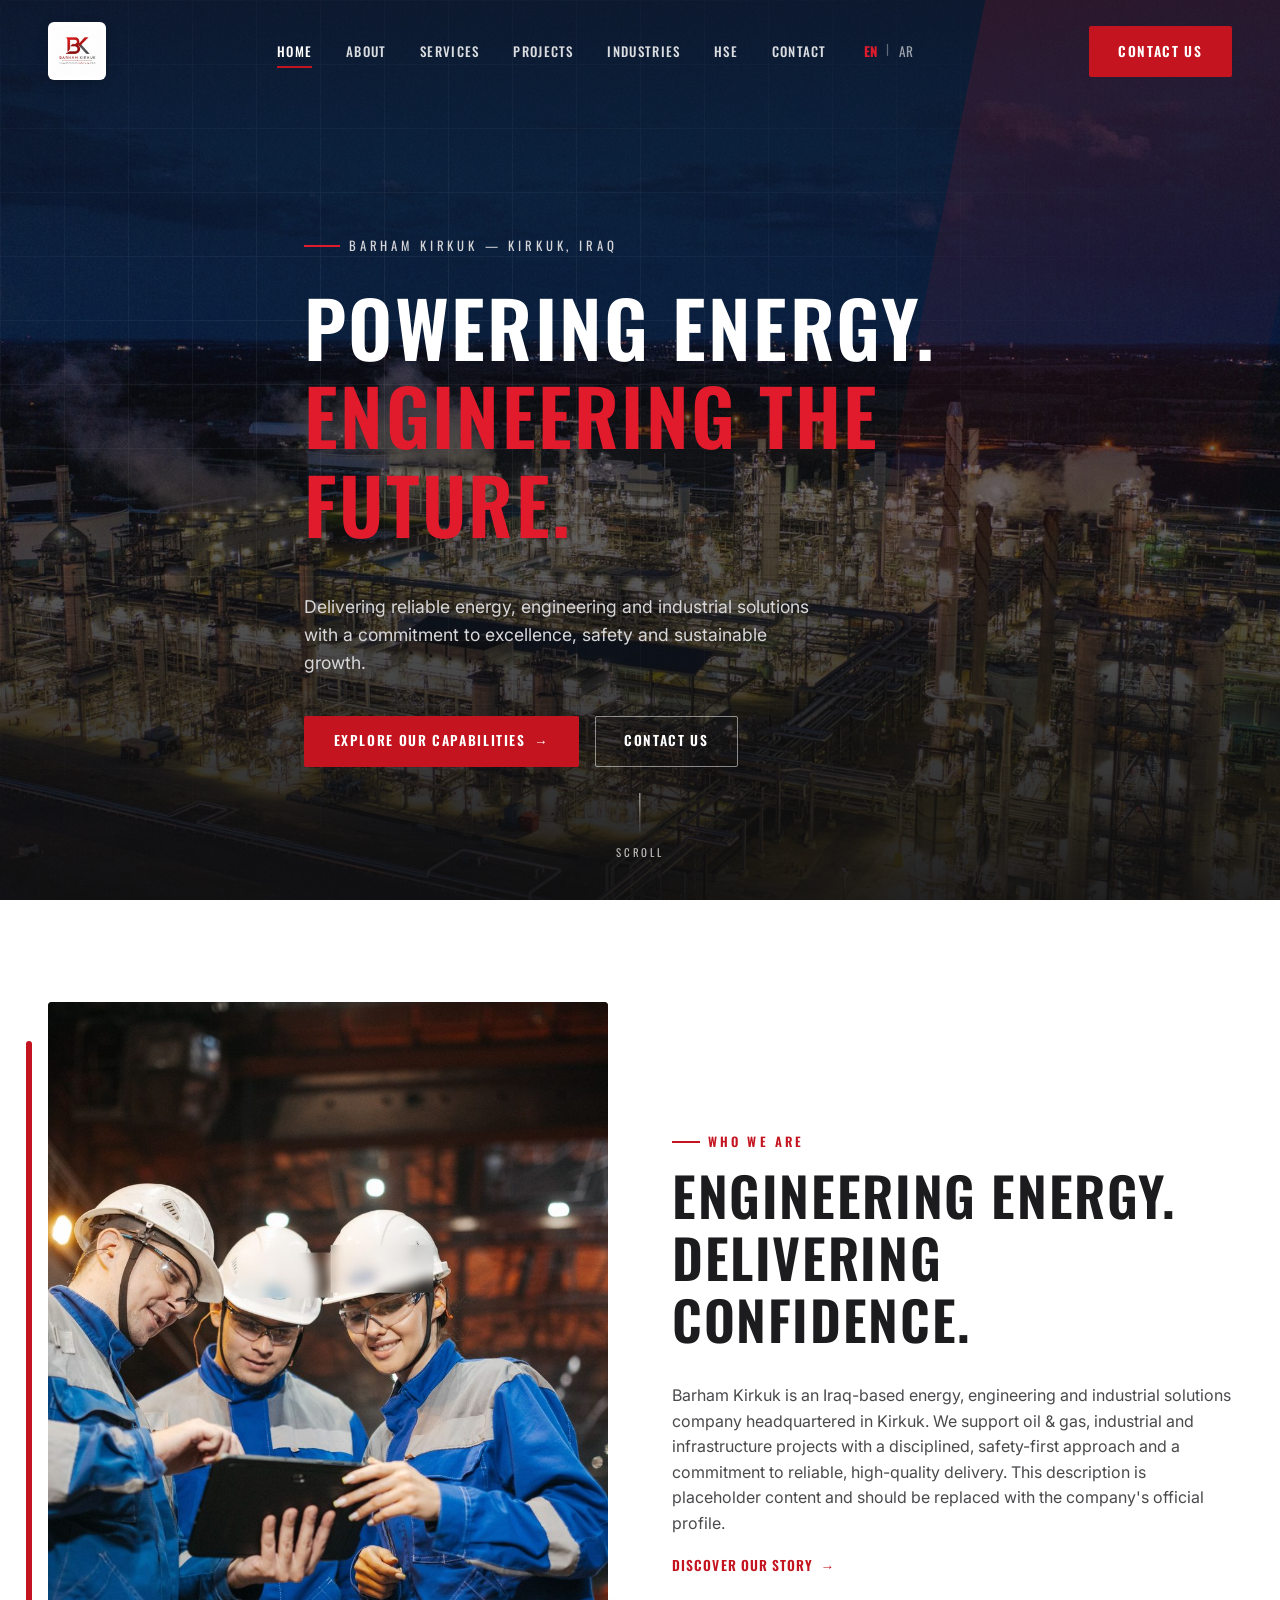
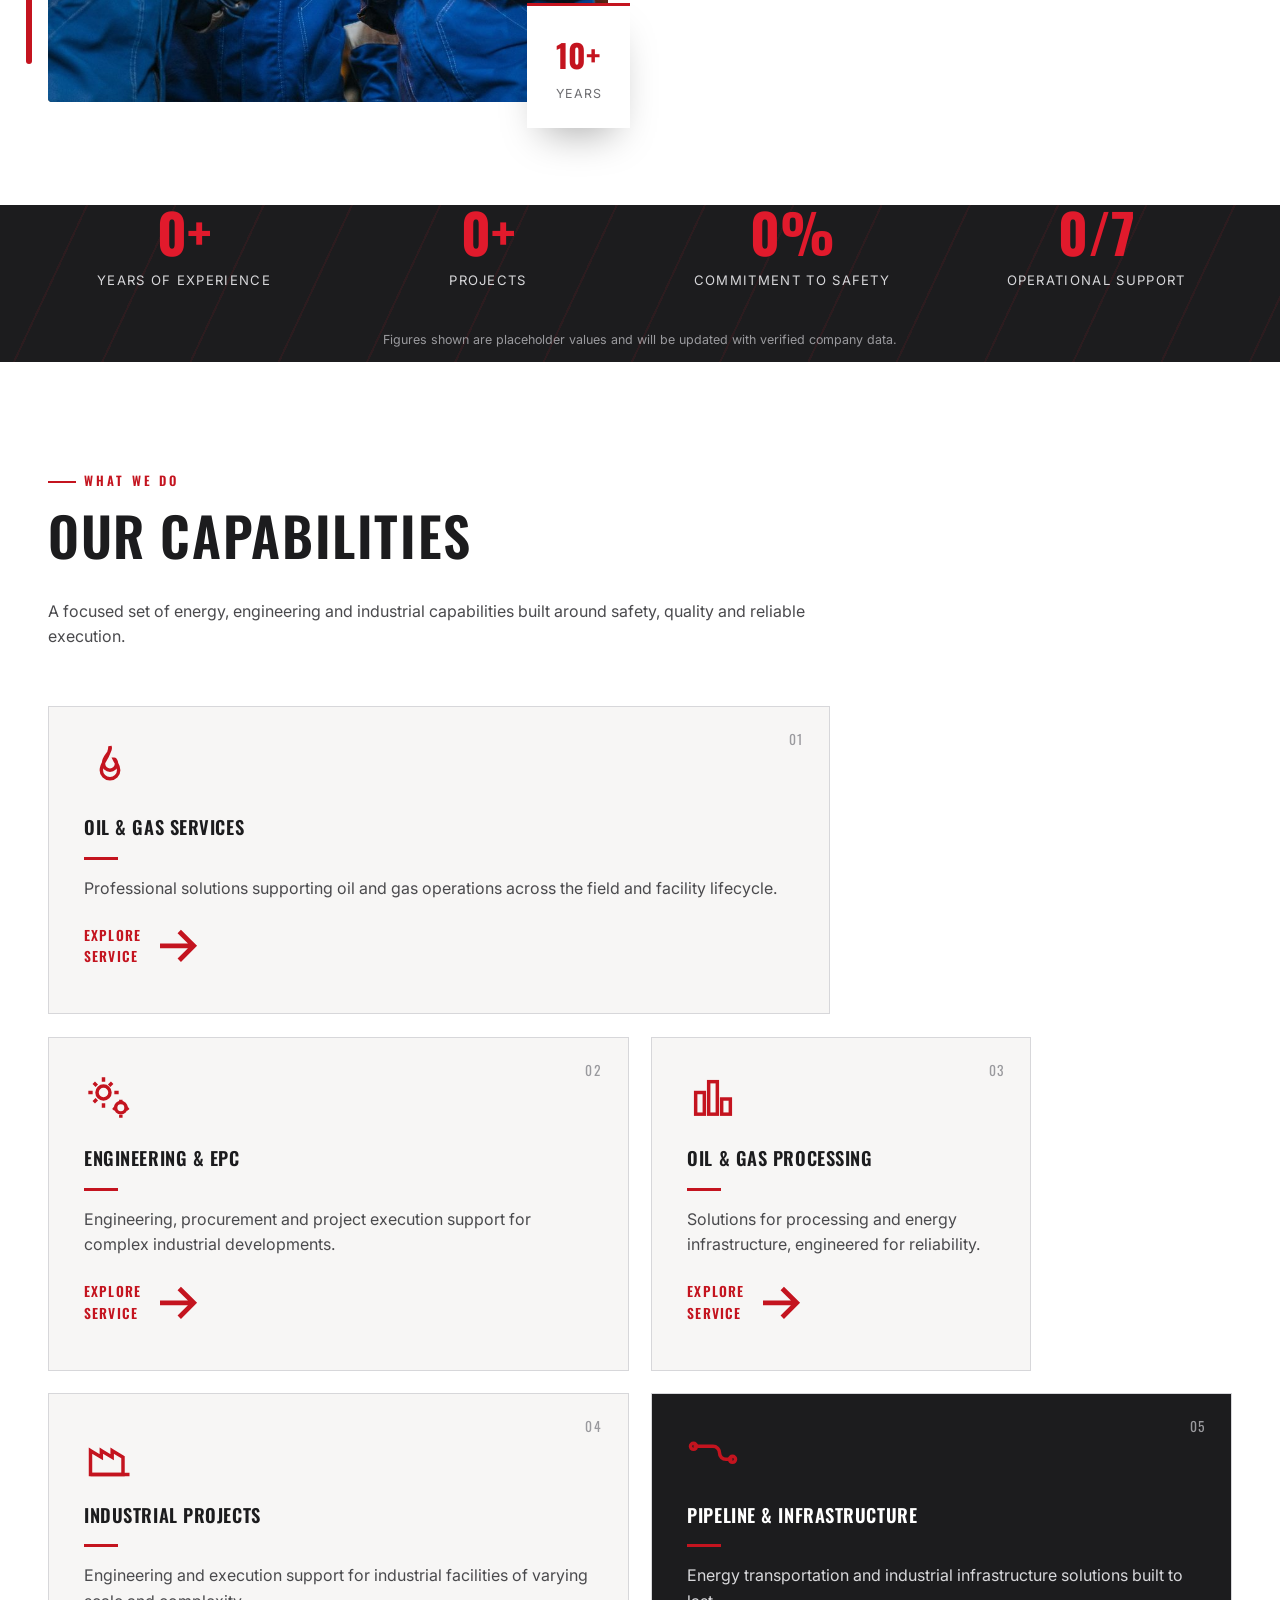
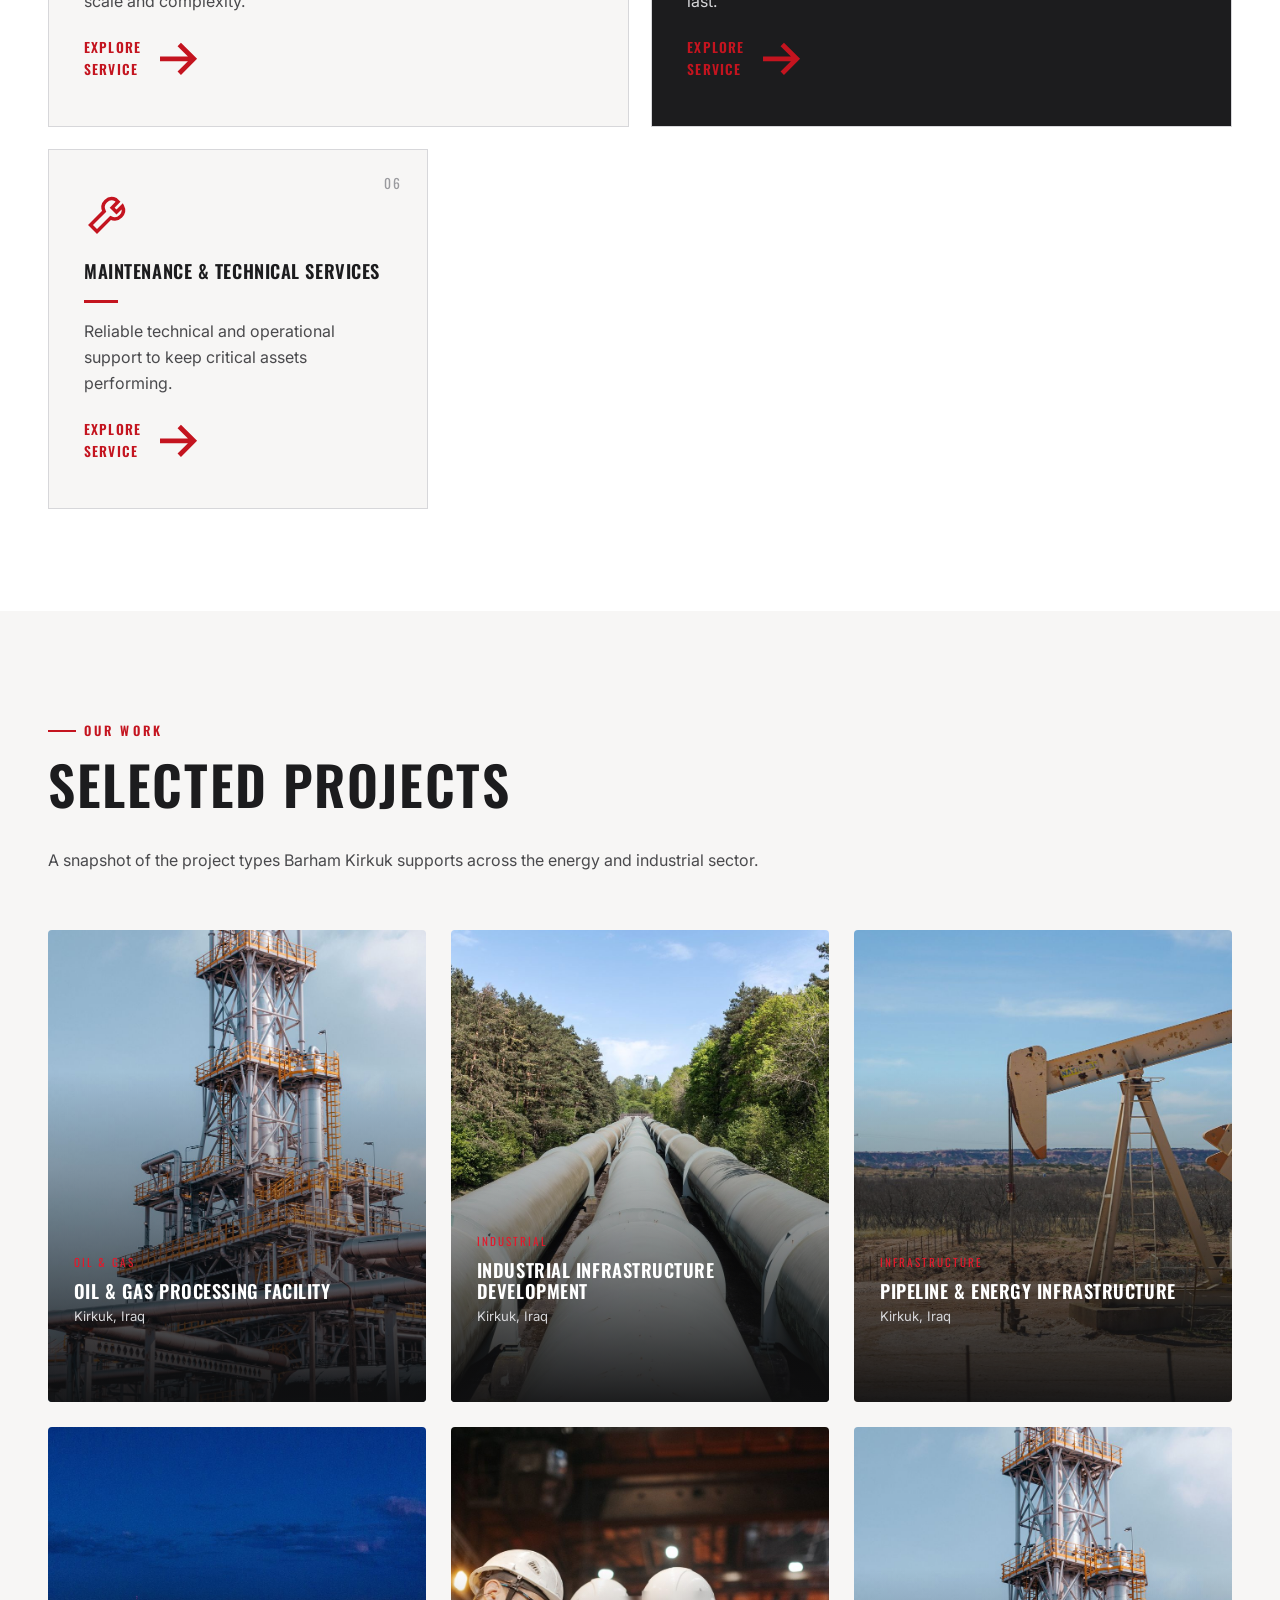
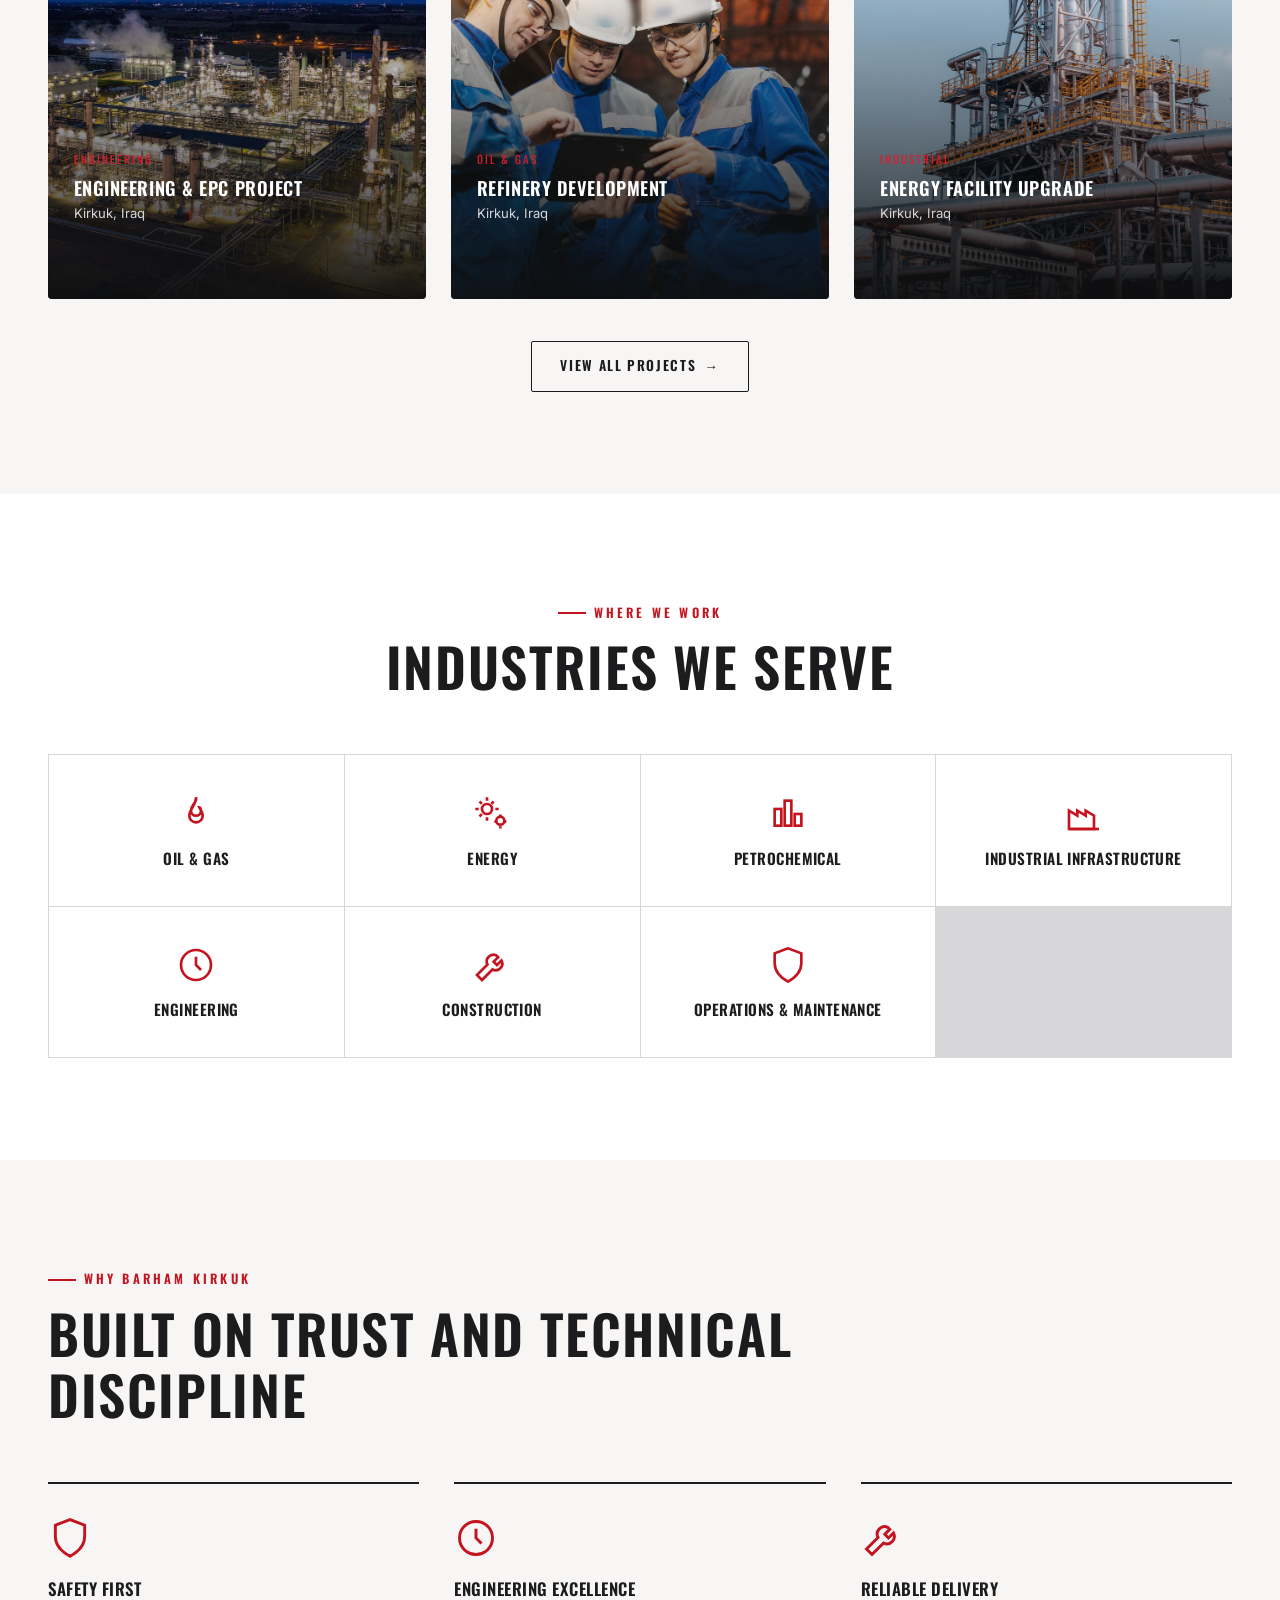
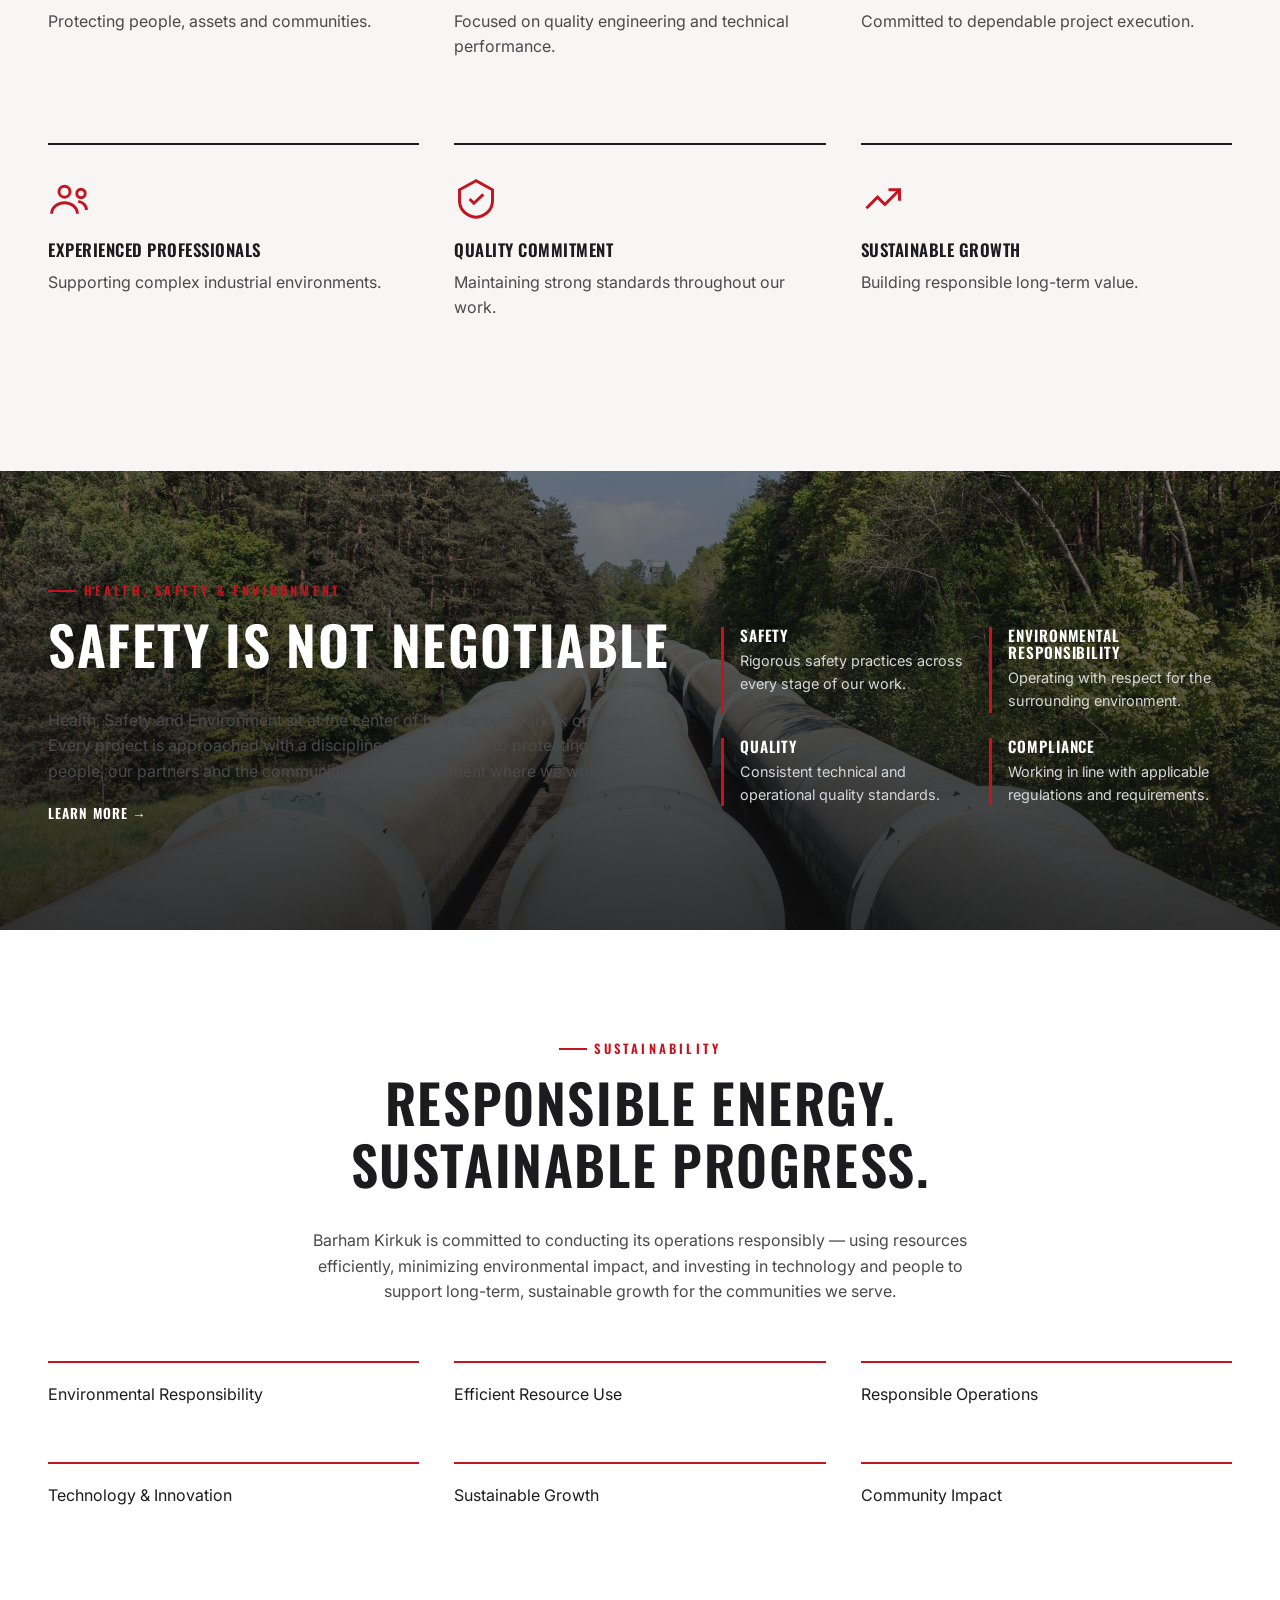
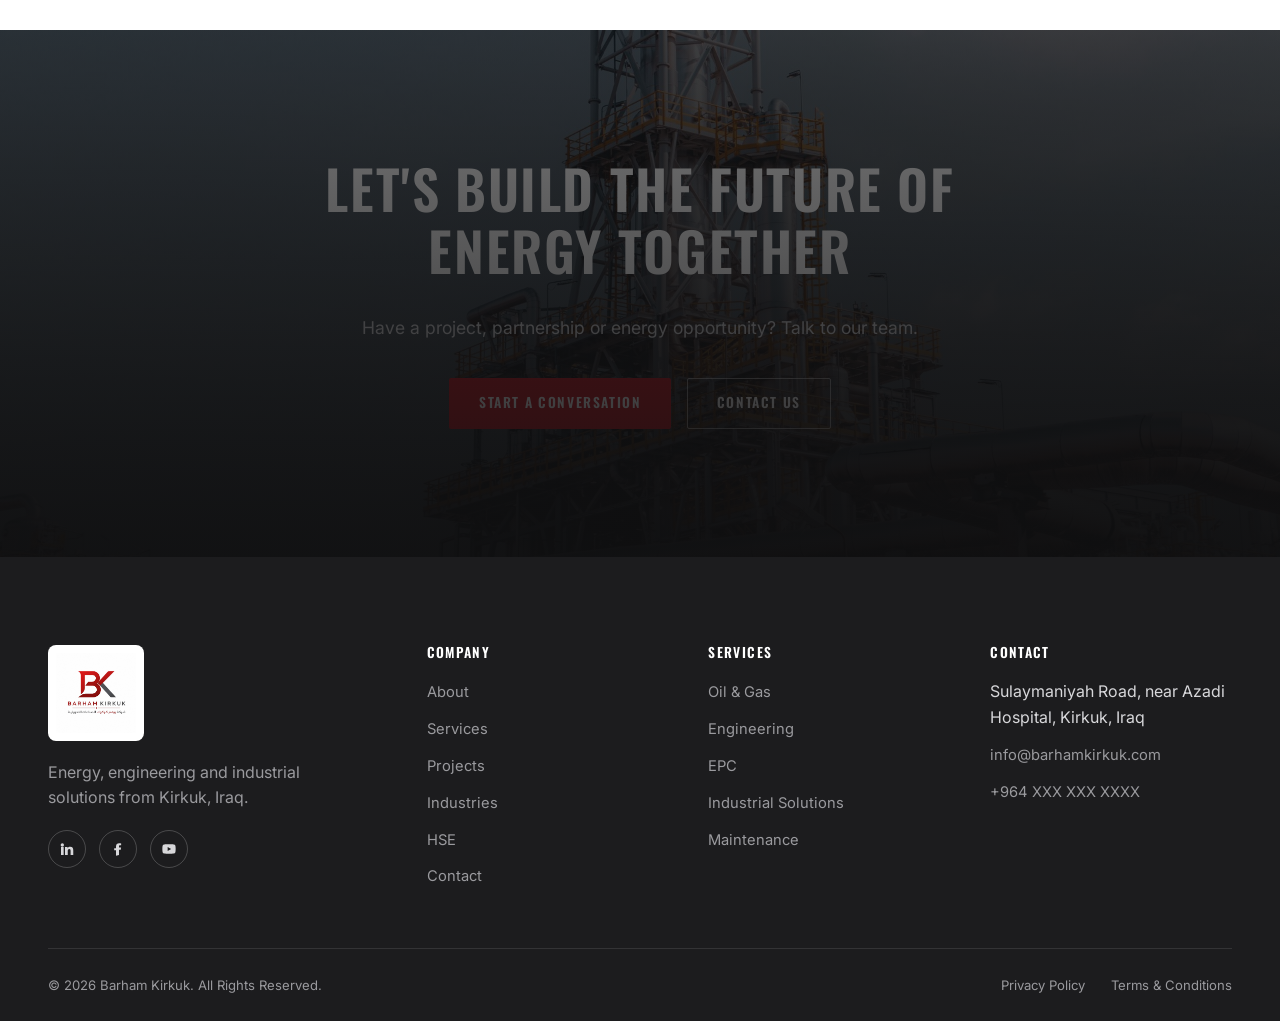
==== commit 52a87027: "Add files via upload" ====
--- a/index.html
+++ b/index.html
@@ -33,8 +33,7 @@
 <header class="nav">
   <div class="container">
     <a href="index.html" class="nav-brand" aria-label="Barham Kirkuk — Home">
-      <img src="assets/images/bk-mark.svg" alt="Barham Kirkuk logo mark">
-      <span class="wordmark"><b>BARHAM</b> KIRKUK<small>OIL &amp; GAS · ENERGY · ENGINEERING</small></span>
+      <img src="assets/images/logo-full.jpg" alt="Barham Kirkuk official logo" class="logo-img">
     </a>
     <nav class="nav-links" id="nav-links" aria-label="Primary">
       <a href="index.html" aria-current="page" data-i18n="nav.home">Home</a>
@@ -84,7 +83,7 @@
     <div class="container split">
       <div class="split-media reveal">
         <div class="accent-line" aria-hidden="true"></div>
-        <div class="frame"><div class="industrial-pattern"></div></div>
+        <div class="frame"><img src="assets/images/photos/about.jpg" alt="Barham Kirkuk engineers reviewing project plans" loading="lazy"></div>
         <div class="stat-tag"><strong>10+</strong><span>Years</span></div>
       </div>
       <div>
@@ -155,7 +154,7 @@
 
   <!-- ============ HSE ============ -->
   <section class="section hse-section" id="hse">
-    <div class="industrial-pattern"></div>
+    <div class="photo-bg"><img src="assets/images/photos/hse-bg.jpg" alt="Pipeline safety and environmental monitoring" loading="lazy"><div class="photo-overlay-dark"></div></div>
     <div class="container hse-inner">
       <div>
         <span class="eyebrow" data-i18n="hse.eyebrow">Health, Safety &amp; Environment</span>
@@ -181,7 +180,7 @@
 
   <!-- ============ CTA ============ -->
   <section class="cta-band">
-    <div class="industrial-pattern"></div>
+    <div class="photo-bg"><img src="assets/images/photos/cta-bg.jpg" alt="Industrial refinery infrastructure" loading="lazy"><div class="photo-overlay-dark"></div></div>
     <div class="container inner">
       <h2 class="h-xl" data-i18n="cta.headline">Let's Build the Future of Energy Together</h2>
       <p data-i18n="cta.body">CTA body copy.</p>
@@ -198,7 +197,7 @@
   <div class="container">
     <div class="footer-top">
       <div class="footer-brand">
-        <img src="assets/images/bk-mark.svg" alt="Barham Kirkuk">
+        <img src="assets/images/logo-full.jpg" alt="Barham Kirkuk official logo" class="footer-logo-img">
         <p data-i18n="footer.tagline">Energy, engineering and industrial solutions from Kirkuk, Iraq.</p>
         <div class="footer-social">
           <a href="#" data-social-linkedin aria-label="LinkedIn"></a>
@@ -224,7 +223,7 @@
       <div class="footer-col">
         <h4 data-i18n="footer.contactTitle">Contact</h4>
         <ul>
-          <li>Kirkuk, Iraq</li>
+          <li data-company-location>Kirkuk, Iraq</li>
           <li><a href="mailto:info@barhamkirkuk.com" data-company-email>info@barhamkirkuk.com</a></li>
           <li><a href="tel:+964" data-company-phone>+964 XXX XXX XXXX</a></li>
         </ul>
--- a/css/styles.css
+++ b/css/styles.css
@@ -149,11 +149,11 @@
   box-shadow: 0 6px 24px -12px rgba(0,0,0,.5);
 }
 .nav-brand{ display:flex; align-items:center; gap:.75rem; }
-.nav-brand img{ height: 40px; width:auto; transition: height .4s var(--ease); }
-.nav.is-scrolled .nav-brand img{ height: 34px; }
-.nav-brand .wordmark{ font-family: var(--font-head); font-weight:700; font-size:1.05rem; letter-spacing:.06em; color:#fff; line-height:1.1; }
-.nav-brand .wordmark b{ color: var(--red-bright); font-weight:700; }
-.nav-brand .wordmark small{ display:block; font-family: var(--font-body); font-weight:400; font-size:.62rem; letter-spacing:.2em; color: var(--gray-400); }
+.nav-brand .logo-img{
+  height: 58px; width:58px; object-fit:contain; border-radius: 6px; background:#fff;
+  padding:4px; box-shadow: 0 4px 14px -6px rgba(0,0,0,.4); transition: height .4s var(--ease), width .4s var(--ease);
+}
+.nav.is-scrolled .nav-brand .logo-img{ height: 46px; width:46px; }
 
 .nav-links{ display:flex; align-items:center; gap: 2.1rem; }
 .nav-links a{
@@ -243,6 +243,7 @@
   background: linear-gradient(135deg, var(--charcoal-3), var(--charcoal));
 }
 .split-media .frame .industrial-pattern{ position:absolute; inset:0; opacity:.5; }
+.split-media .frame img{ position:absolute; inset:0; width:100%; height:100%; object-fit:cover; }
 .split-media .accent-line{ position:absolute; left:-1.4rem; top: 2.4rem; bottom:2.4rem; width:6px; background: var(--red); border-radius:3px; }
 html[dir="rtl"] .split-media .accent-line{ left:auto; right:-1.4rem; }
 .split-media .stat-tag{
@@ -298,6 +299,7 @@
 .project-card{ position:relative; overflow:hidden; aspect-ratio: 4/5; border-radius: var(--radius-md); }
 .project-card .thumb{ position:absolute; inset:0; }
 .project-card .thumb .industrial-pattern{ position:absolute; inset:0; }
+.project-card .thumb img{ position:absolute; inset:0; width:100%; height:100%; object-fit:cover; }
 .project-card .overlay{
   position:absolute; inset:0; background: linear-gradient(180deg, rgba(28,28,30,0) 30%, rgba(15,15,16,.94) 100%);
 }
@@ -383,7 +385,7 @@
 /* -------------------- Footer -------------------- */
 .footer{ background: var(--charcoal); color: var(--gray-200); padding-top: clamp(3.5rem,7vw,5.5rem); }
 .footer-top{ display:grid; grid-template-columns: minmax(0,1.4fr) minmax(0,1fr) minmax(0,1fr) minmax(0,1fr); gap: 2.5rem; padding-bottom: 3rem; border-bottom: 1px solid rgba(255,255,255,.1); }
-.footer-brand img{ height:44px; margin-bottom:1.2rem; }
+.footer-brand .footer-logo-img{ height:96px; width:96px; object-fit:contain; border-radius:8px; background:#fff; padding:8px; margin-bottom:1.2rem; }
 .footer-brand p{ color: var(--gray-400); max-width: 32ch; }
 .footer h4{ color:#fff; font-family: var(--font-head); font-size:.85rem; letter-spacing:.1em; text-transform:uppercase; margin-bottom:1.2rem; }
 .footer-col ul li{ margin-bottom:.7rem; }
@@ -398,6 +400,11 @@
 @media (max-width: 900px){ .footer-top{ grid-template-columns: minmax(0,1fr) minmax(0,1fr); } }
 @media (max-width: 560px){ .footer-top{ grid-template-columns: 1fr; } }
 
+/* -------------------- Utility: real photo backgrounds -------------------- */
+.photo-bg{ position:absolute; inset:0; overflow:hidden; }
+.photo-bg img{ width:100%; height:100%; object-fit:cover; display:block; }
+.photo-overlay-dark{ position:absolute; inset:0; background: linear-gradient(180deg, rgba(15,15,16,.55), rgba(15,15,16,.85)); }
+
 /* -------------------- Utility: industrial pattern (placeholder imagery) -------------------- */
 .industrial-pattern{
   background:
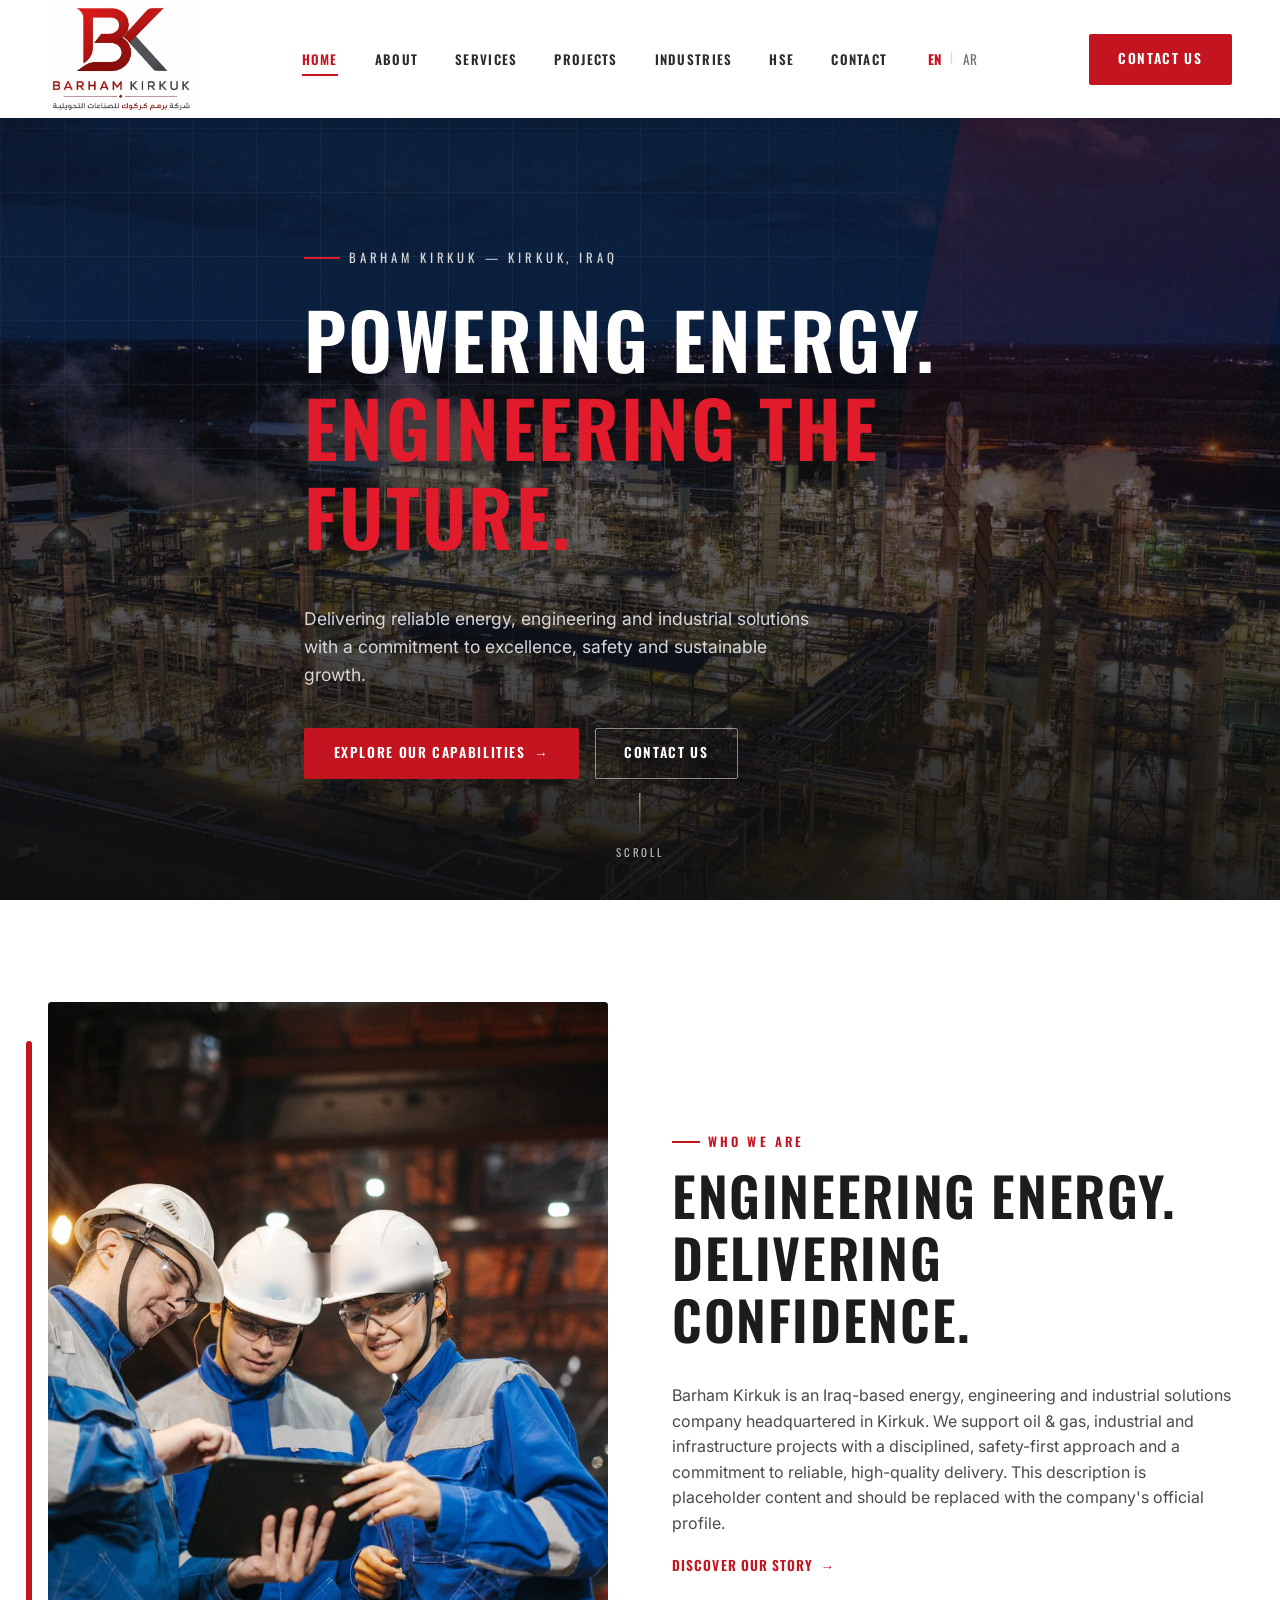
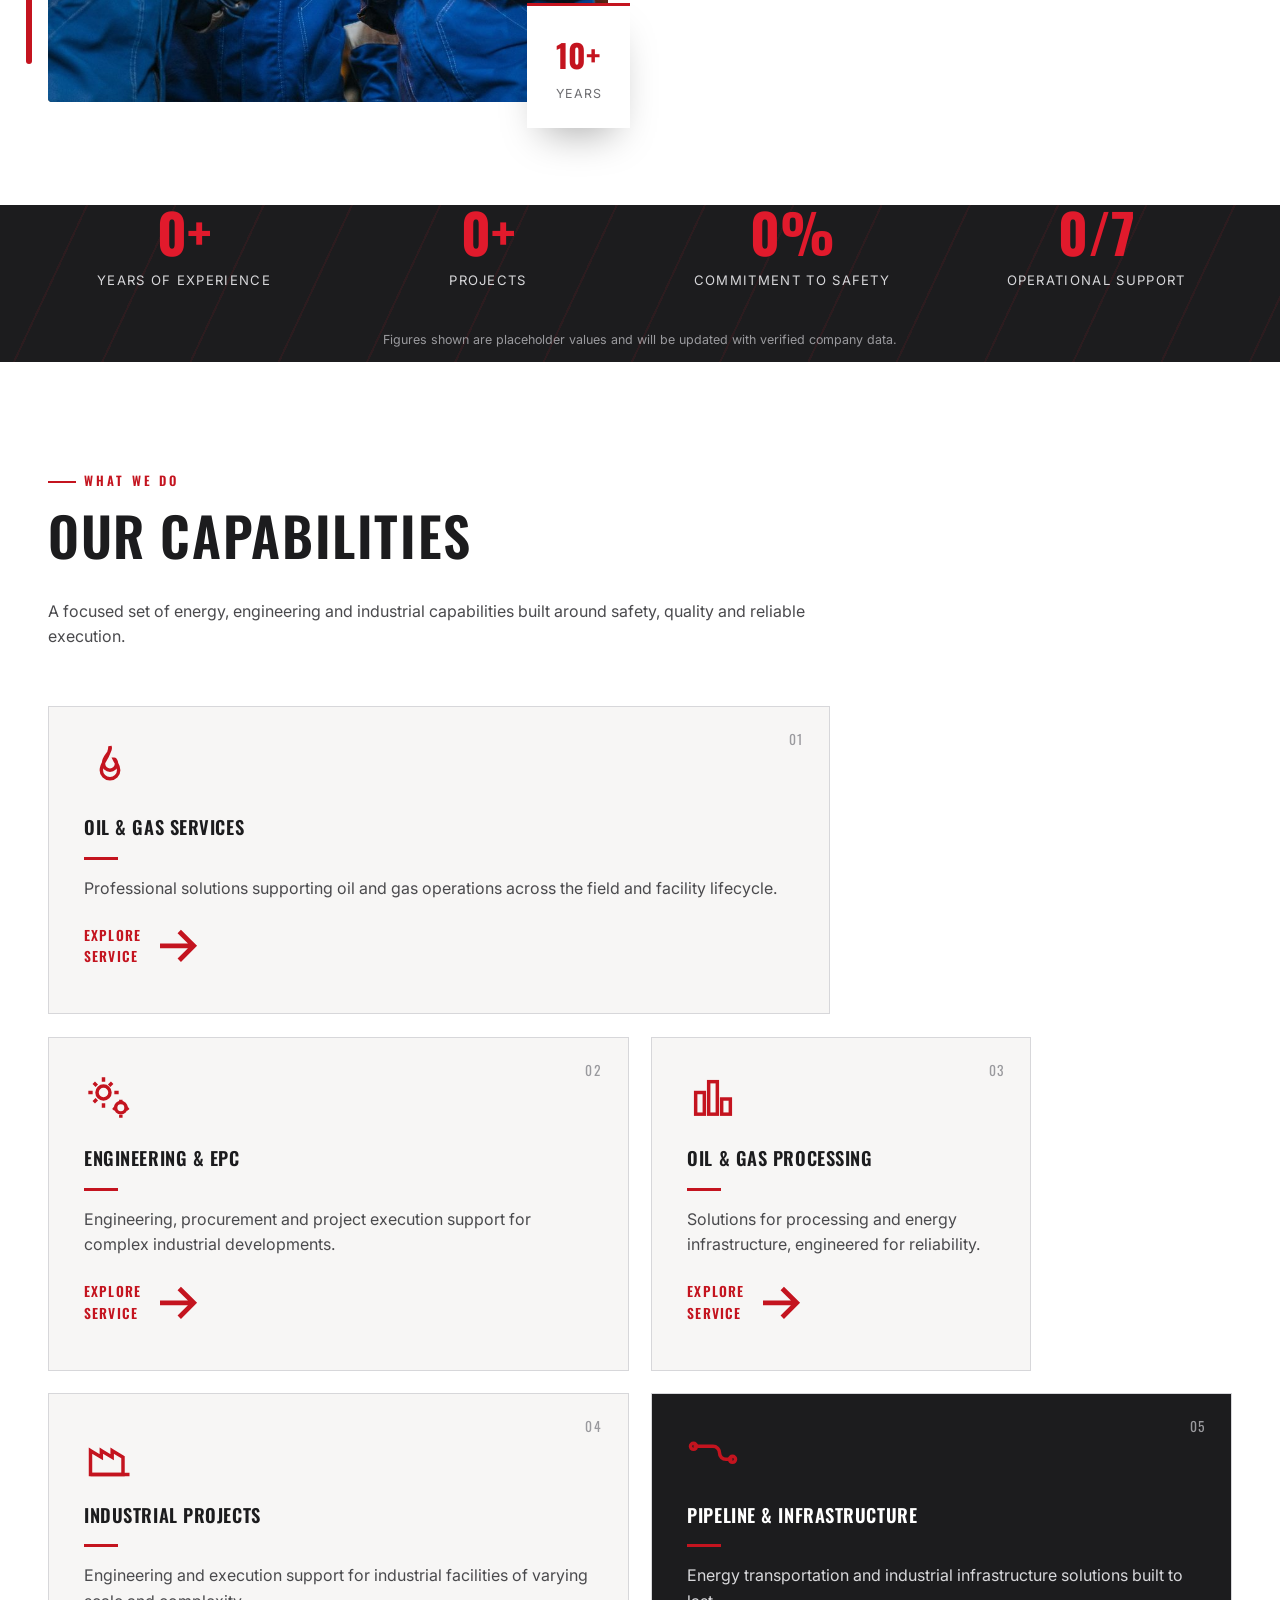
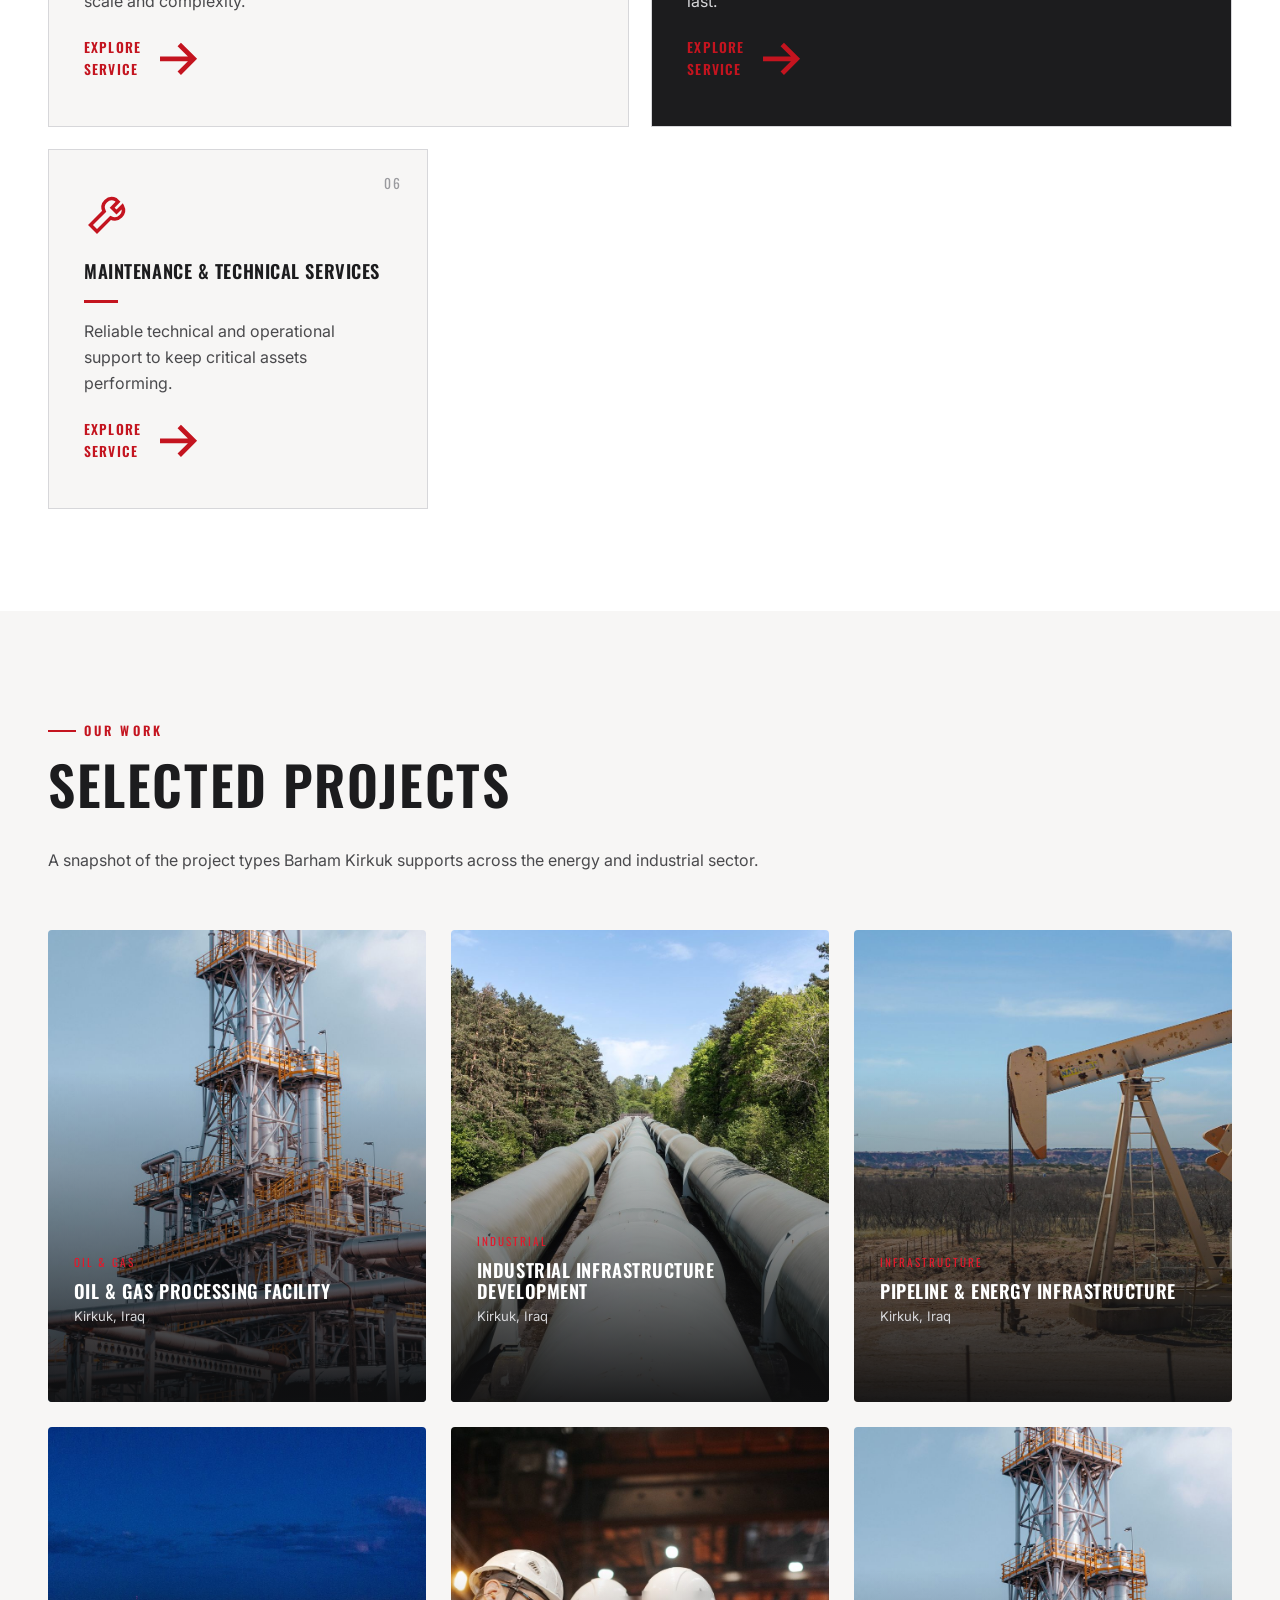
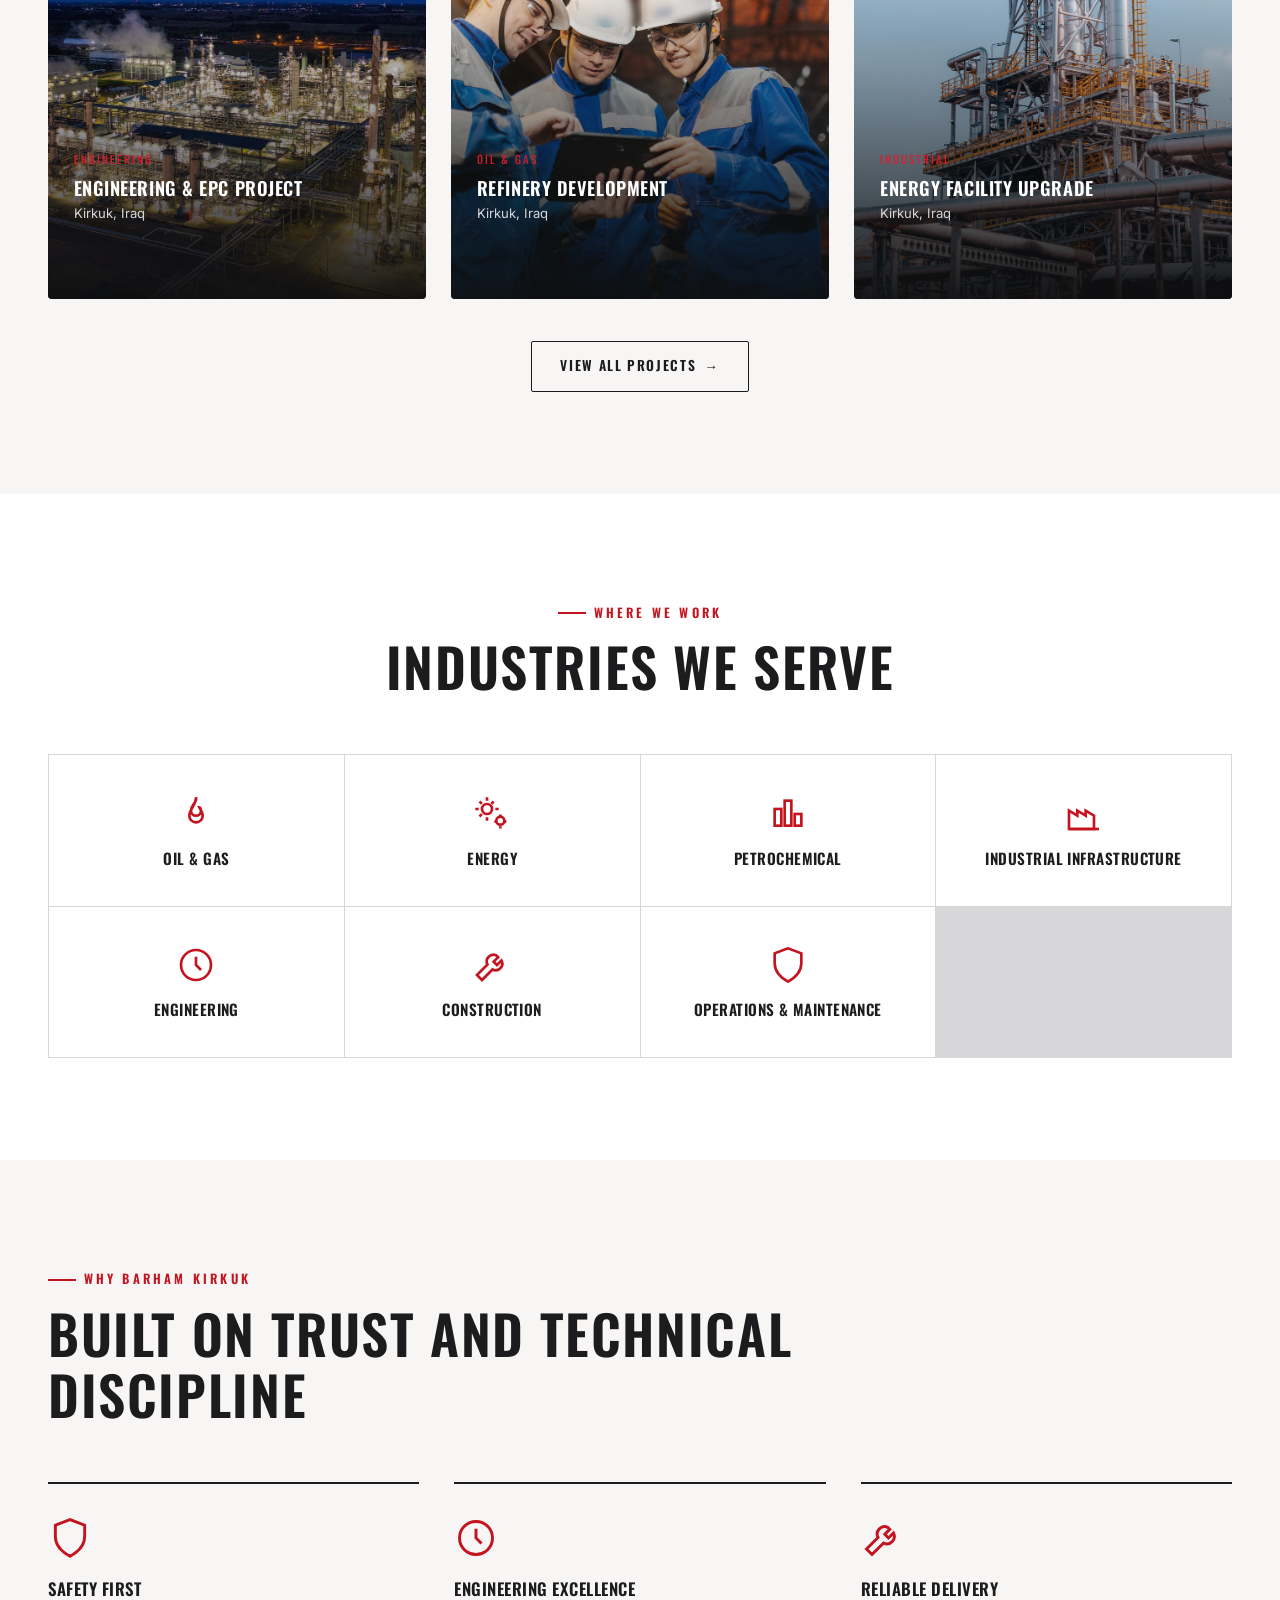
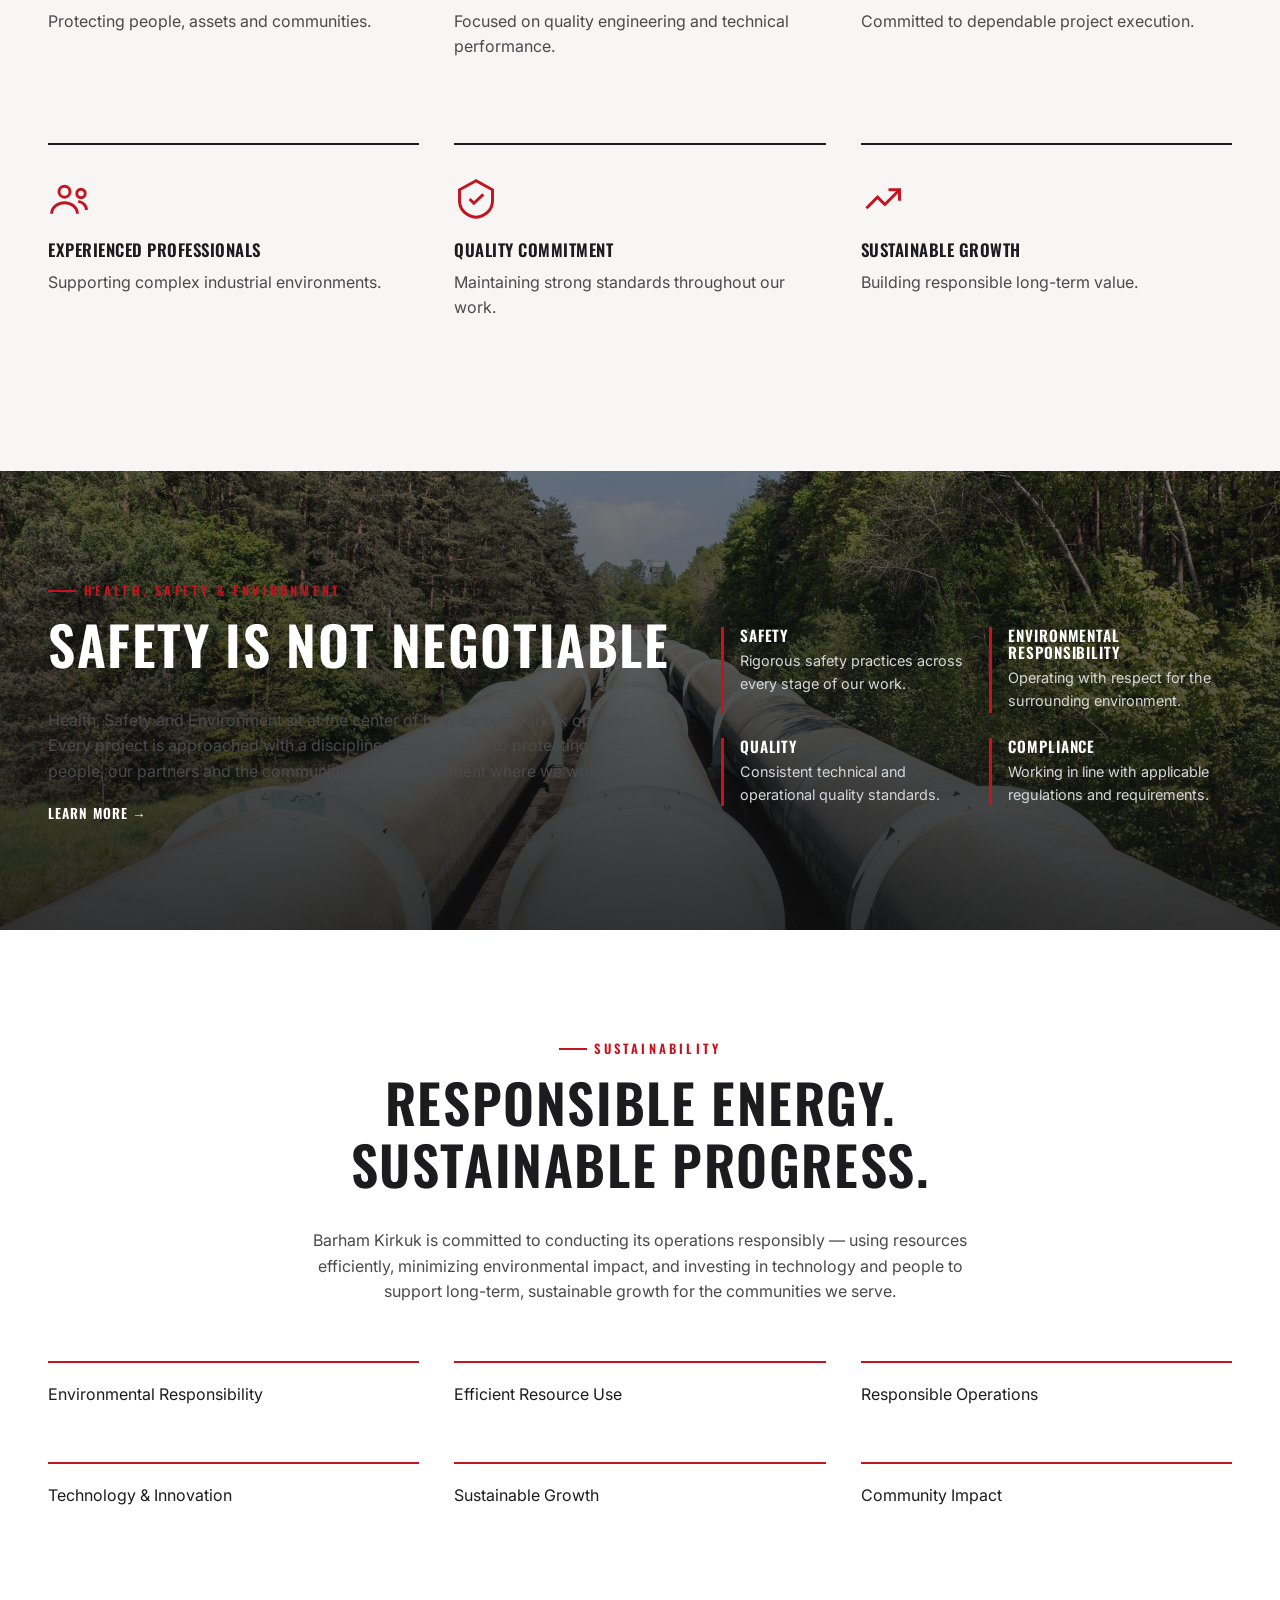
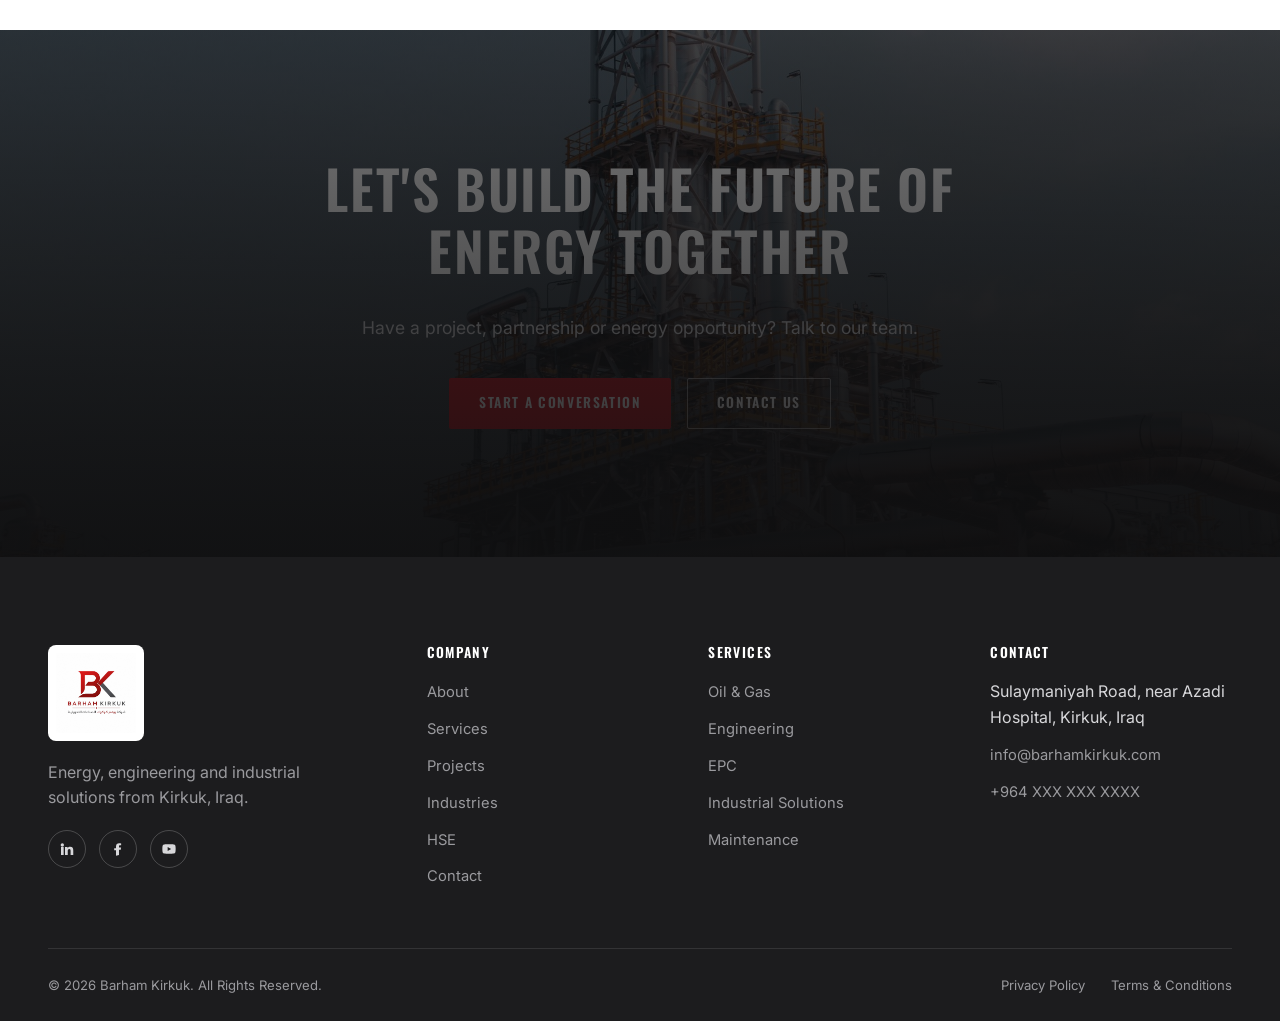
==== commit d0b286ed: "Add files via upload" ====
--- a/index.html
+++ b/index.html
@@ -33,7 +33,7 @@
 <header class="nav">
   <div class="container">
     <a href="index.html" class="nav-brand" aria-label="Barham Kirkuk — Home">
-      <img src="assets/images/logo-full.jpg" alt="Barham Kirkuk official logo" class="logo-img">
+      <img src="assets/images/logo-nav.jpg" alt="Barham Kirkuk official logo" class="logo-img">
     </a>
     <nav class="nav-links" id="nav-links" aria-label="Primary">
       <a href="index.html" aria-current="page" data-i18n="nav.home">Home</a>
@@ -60,9 +60,7 @@
   <!-- ============ HERO ============ -->
   <section class="hero">
     <div class="hero-media">
-      <video autoplay muted loop playsinline poster="assets/images/hero-fallback.jpg">
-        <source src="assets/videos/hero.mp4" type="video/mp4">
-      </video>
+      <img src="assets/images/hero-fallback.jpg" alt="Barham Kirkuk refinery operations at night" loading="eager">
     </div>
     <div class="hero-grid"></div>
     <div class="hero-diagonal"></div>
--- a/css/styles.css
+++ b/css/styles.css
@@ -138,54 +138,62 @@
 /* -------------------- Navigation -------------------- */
 .nav{
   position: fixed; top:0; left:0; right:0; z-index: 1000;
-  padding: 1.4rem 0;
-  transition: background .4s var(--ease), padding .4s var(--ease), box-shadow .4s var(--ease), backdrop-filter .4s var(--ease);
-}
-.nav .container{ display:flex; align-items:center; justify-content:space-between; gap:2rem; }
+  background: #fff;
+  padding: .2rem 0;
+  box-shadow: 0 2px 20px -8px rgba(15,15,16,.14);
+  transition: padding .4s var(--ease), box-shadow .4s var(--ease);
+}
+.nav .container{ display:flex; align-items:center; justify-content:space-between; gap: clamp(1.5rem,3vw,3rem); }
 .nav.is-scrolled{
-  background: rgba(28,28,30,.92);
-  backdrop-filter: blur(10px);
-  padding: .8rem 0;
-  box-shadow: 0 6px 24px -12px rgba(0,0,0,.5);
+  padding: .18rem 0;
+  box-shadow: 0 8px 28px -10px rgba(15,15,16,.2);
 }
 .nav-brand{ display:flex; align-items:center; gap:.75rem; }
 .nav-brand .logo-img{
-  height: 58px; width:58px; object-fit:contain; border-radius: 6px; background:#fff;
-  padding:4px; box-shadow: 0 4px 14px -6px rgba(0,0,0,.4); transition: height .4s var(--ease), width .4s var(--ease);
-}
-.nav.is-scrolled .nav-brand .logo-img{ height: 46px; width:46px; }
-
-.nav-links{ display:flex; align-items:center; gap: 2.1rem; }
+  height: 112px; width:auto; max-width:280px; object-fit:contain; object-position:left center;
+  border-radius:0; background:transparent; padding:0; box-shadow:none;
+  transition: height .4s var(--ease);
+}
+.nav.is-scrolled .nav-brand .logo-img{ height: 82px; }
+
+.nav-links{ display:flex; align-items:center; gap: 2.3rem; }
 .nav-links a{
   font-family: var(--font-head); font-size:.82rem; letter-spacing:.1em; text-transform:uppercase;
-  color: rgba(255,255,255,.85); font-weight:500; position:relative; padding: .3em 0;
+  color: var(--charcoal-2); font-weight:600; position:relative; padding: .3em 0;
+  transition: color .3s var(--ease);
 }
 .nav-links a::after{ content:""; position:absolute; left:0; right:0; bottom:-2px; height:2px; background: var(--red); transform: scaleX(0); transform-origin: left; transition: transform .3s var(--ease); }
-.nav-links a:hover, .nav-links a[aria-current="page"]{ color:#fff; }
+.nav-links a:hover, .nav-links a[aria-current="page"]{ color: var(--red); }
 .nav-links a:hover::after, .nav-links a[aria-current="page"]::after{ transform: scaleX(1); }
 html[dir="rtl"] .nav-links a::after{ transform-origin: right; }
 
-.nav-actions{ display:flex; align-items:center; gap:1.3rem; }
+.nav-actions{ display:flex; align-items:center; gap:1.6rem; }
 .lang-switch{ display:flex; gap:.4em; font-family: var(--font-head); font-size:.78rem; letter-spacing:.08em; }
-.lang-switch button{ background:none; border:none; color: rgba(255,255,255,.6); padding:.2em .3em; }
-.lang-switch button.active{ color: var(--red-bright); font-weight:700; }
-.lang-switch span{ color: rgba(255,255,255,.35); }
+.lang-switch button{ background:none; border:none; color: var(--gray-600); padding:.2em .3em; }
+.lang-switch button.active{ color: var(--red); font-weight:700; }
+.lang-switch span{ color: var(--gray-200); }
 
 .nav-toggle{ display:none; background:none; border:none; padding:.4rem; }
-.nav-toggle span{ display:block; width:24px; height:2px; background:#fff; margin:5px 0; transition: transform .3s var(--ease), opacity .3s var(--ease); }
+.nav-toggle span{ display:block; width:24px; height:2px; background: var(--charcoal); margin:5px 0; transition: transform .3s var(--ease), opacity .3s var(--ease); }
 .nav-toggle.is-open span:nth-child(1){ transform: translateY(7px) rotate(45deg); }
 .nav-toggle.is-open span:nth-child(2){ opacity:0; }
 .nav-toggle.is-open span:nth-child(3){ transform: translateY(-7px) rotate(-45deg); }
 
 @media (max-width: 960px){
+  .nav-brand .logo-img{ height:78px; }
   .nav-links{
     position: fixed; inset: 0 0 0 auto; width: min(320px,86vw); height:100vh;
     background: var(--charcoal); flex-direction:column; align-items:flex-start; justify-content:center;
     gap: 1.6rem; padding: 2rem 2.4rem; transform: translateX(100%); transition: transform .4s var(--ease);
   }
+  .nav-links a{ color: rgba(255,255,255,.85); }
+  .nav-links a:hover, .nav-links a[aria-current="page"]{ color:#fff; }
   html[dir="rtl"] .nav-links{ inset: 0 auto 0 0; transform: translateX(-100%); }
   .nav-links.is-open{ transform: translateX(0); }
   .nav-actions .lang-switch{ order:1; }
+  .lang-switch button{ color: rgba(255,255,255,.6); }
+  .lang-switch button.active{ color: var(--red-bright); }
+  .lang-switch span{ color: rgba(255,255,255,.35); }
   .nav-toggle{ display:block; }
   .nav-cta{ display:none; }
 }
@@ -215,7 +223,7 @@
   clip-path: polygon(40% 0, 100% 0, 60% 100%, 0 100%);
   pointer-events:none;
 }
-.hero-content{ position:relative; z-index:2; padding-top: 6rem; }
+.hero-content{ position:relative; z-index:2; padding-top: 7.5rem; }
 .hero-kicker{
   display:inline-flex; align-items:center; gap:.7em; color: var(--gray-200);
   font-family: var(--font-head); font-size:.8rem; letter-spacing:.3em; text-transform:uppercase; margin-bottom:1.6rem;
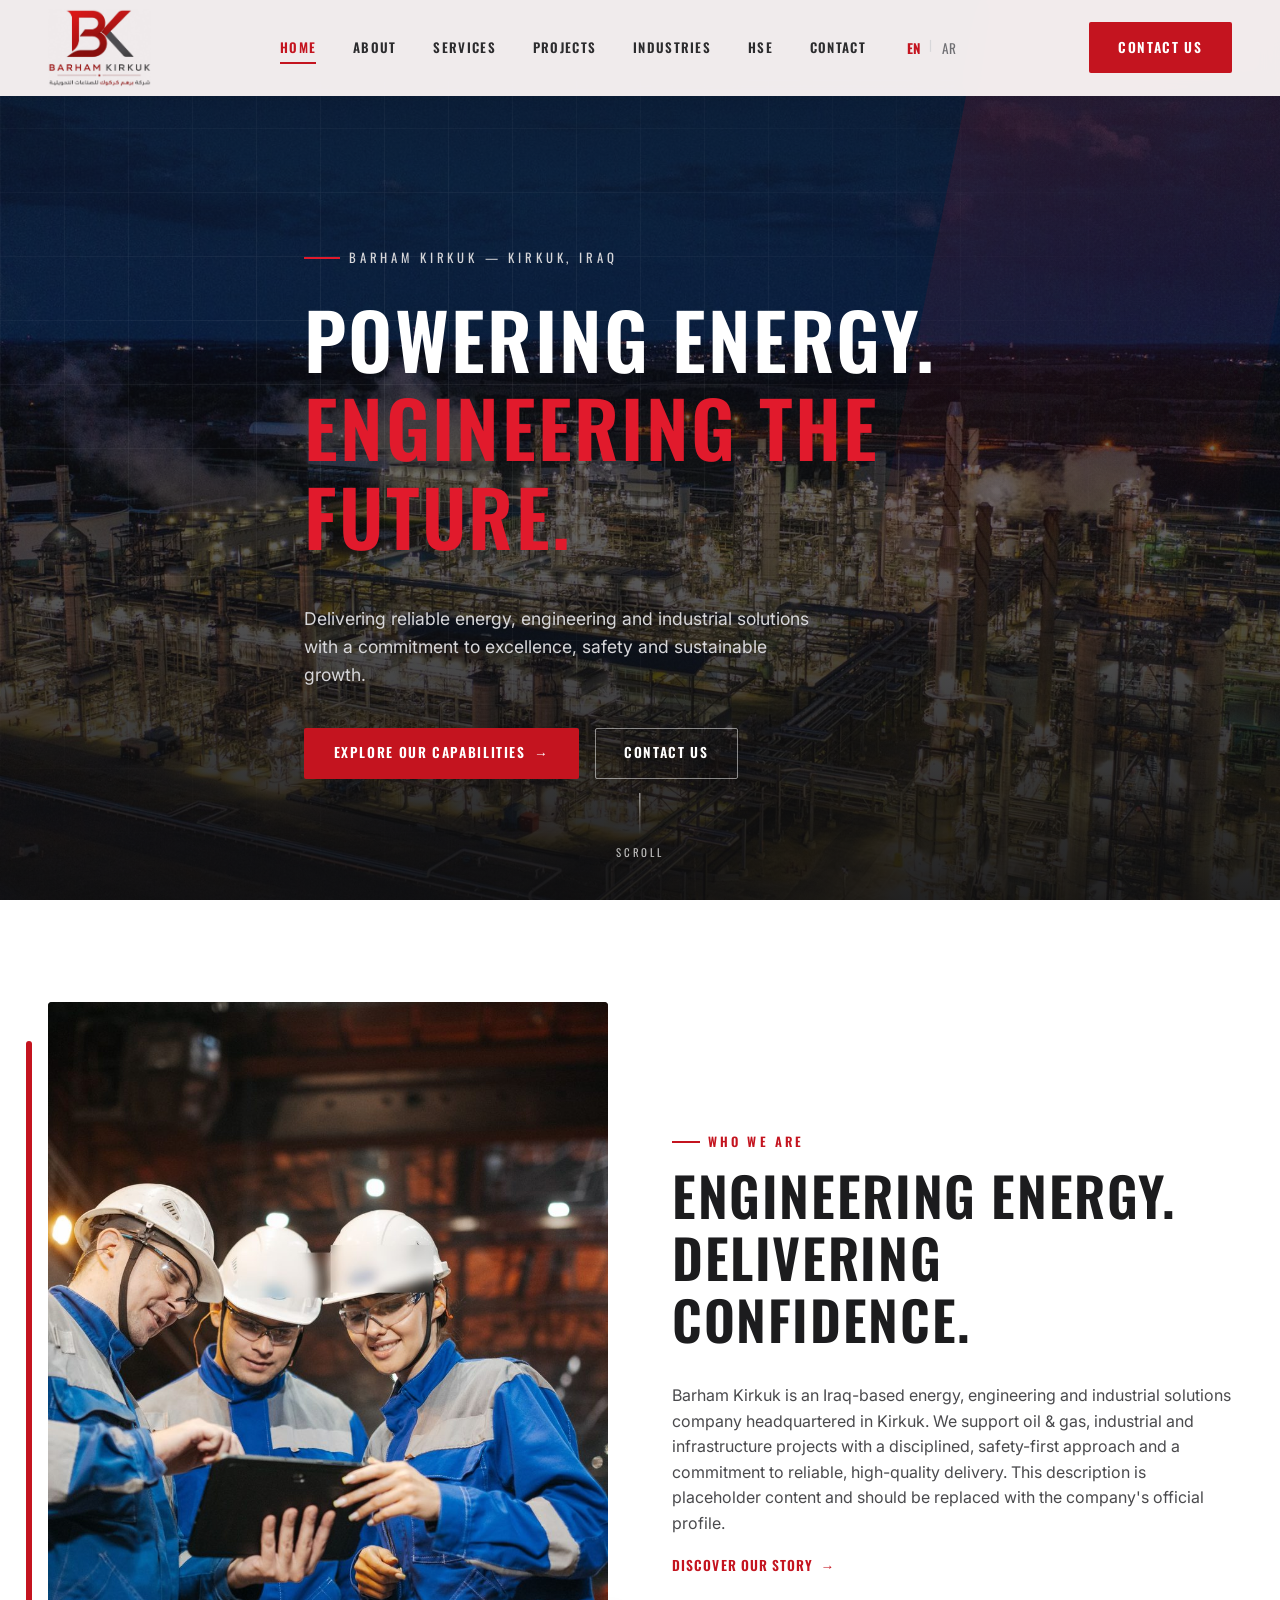
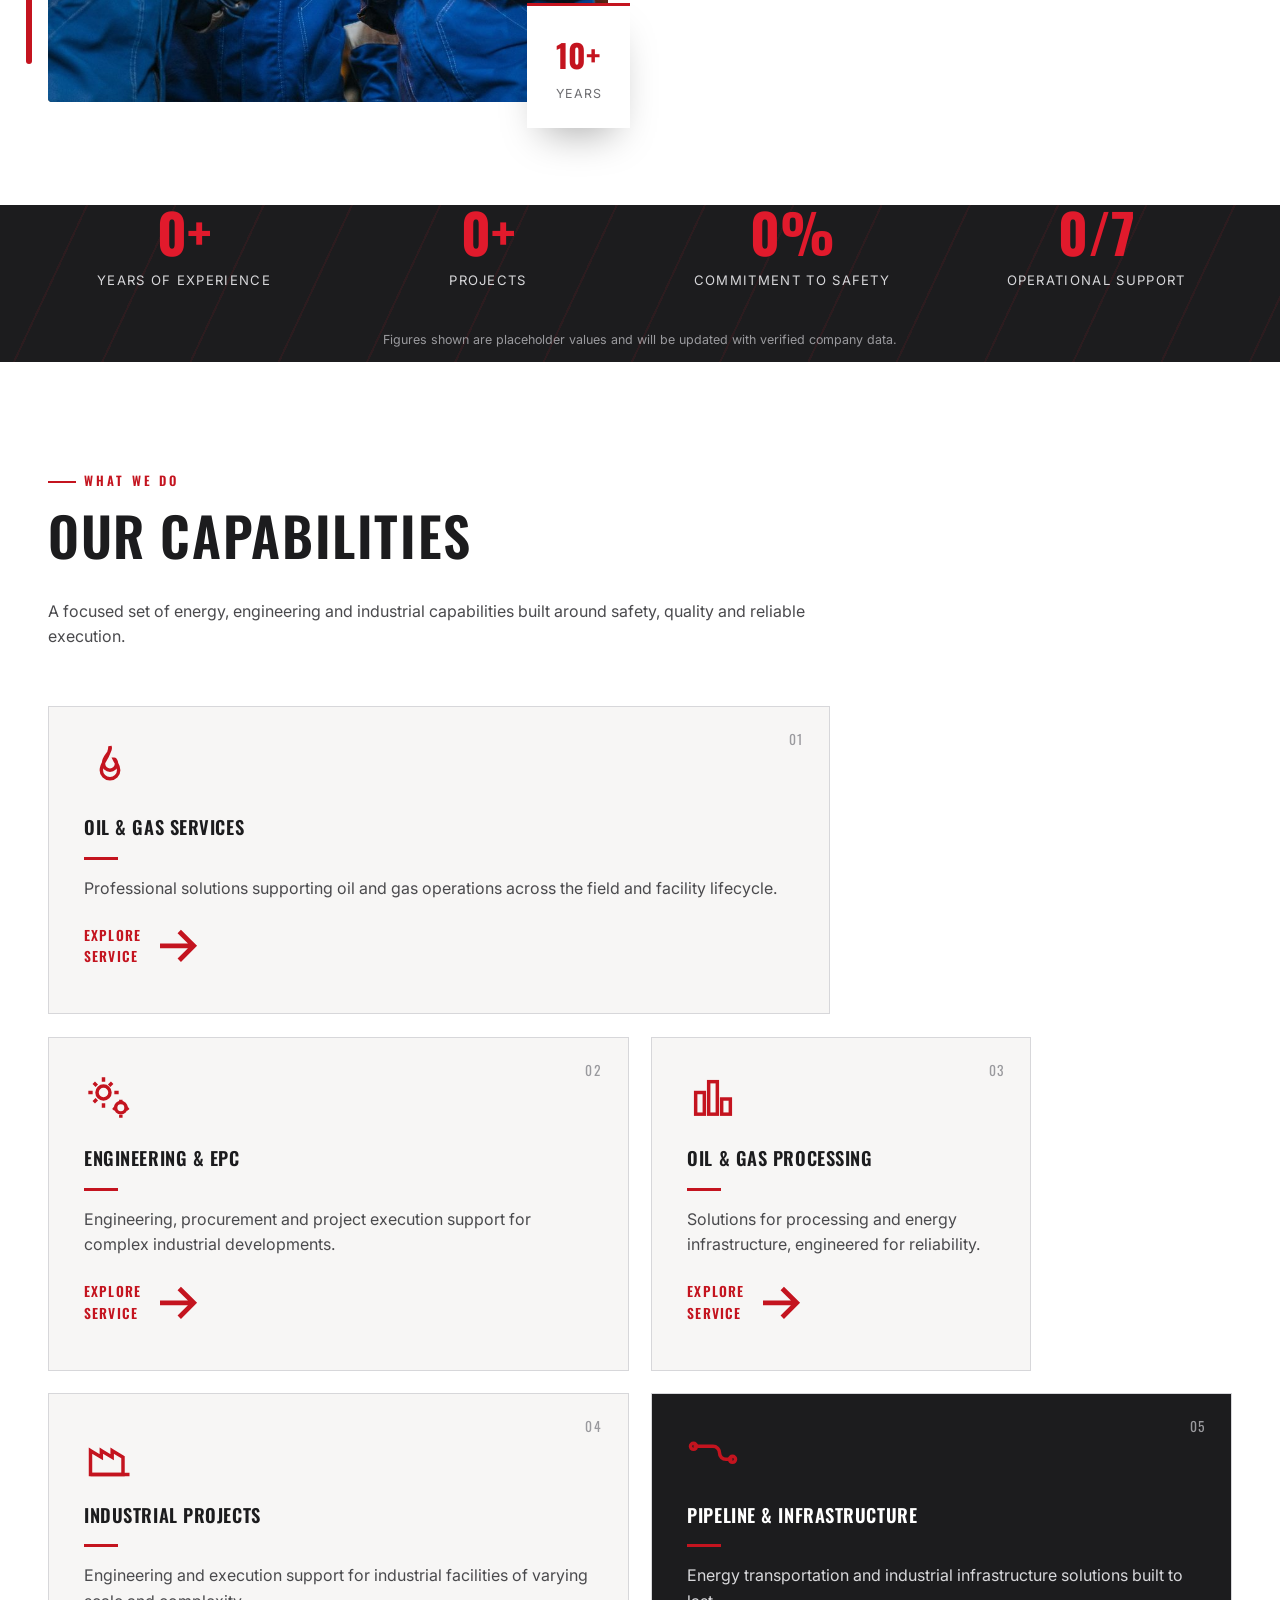
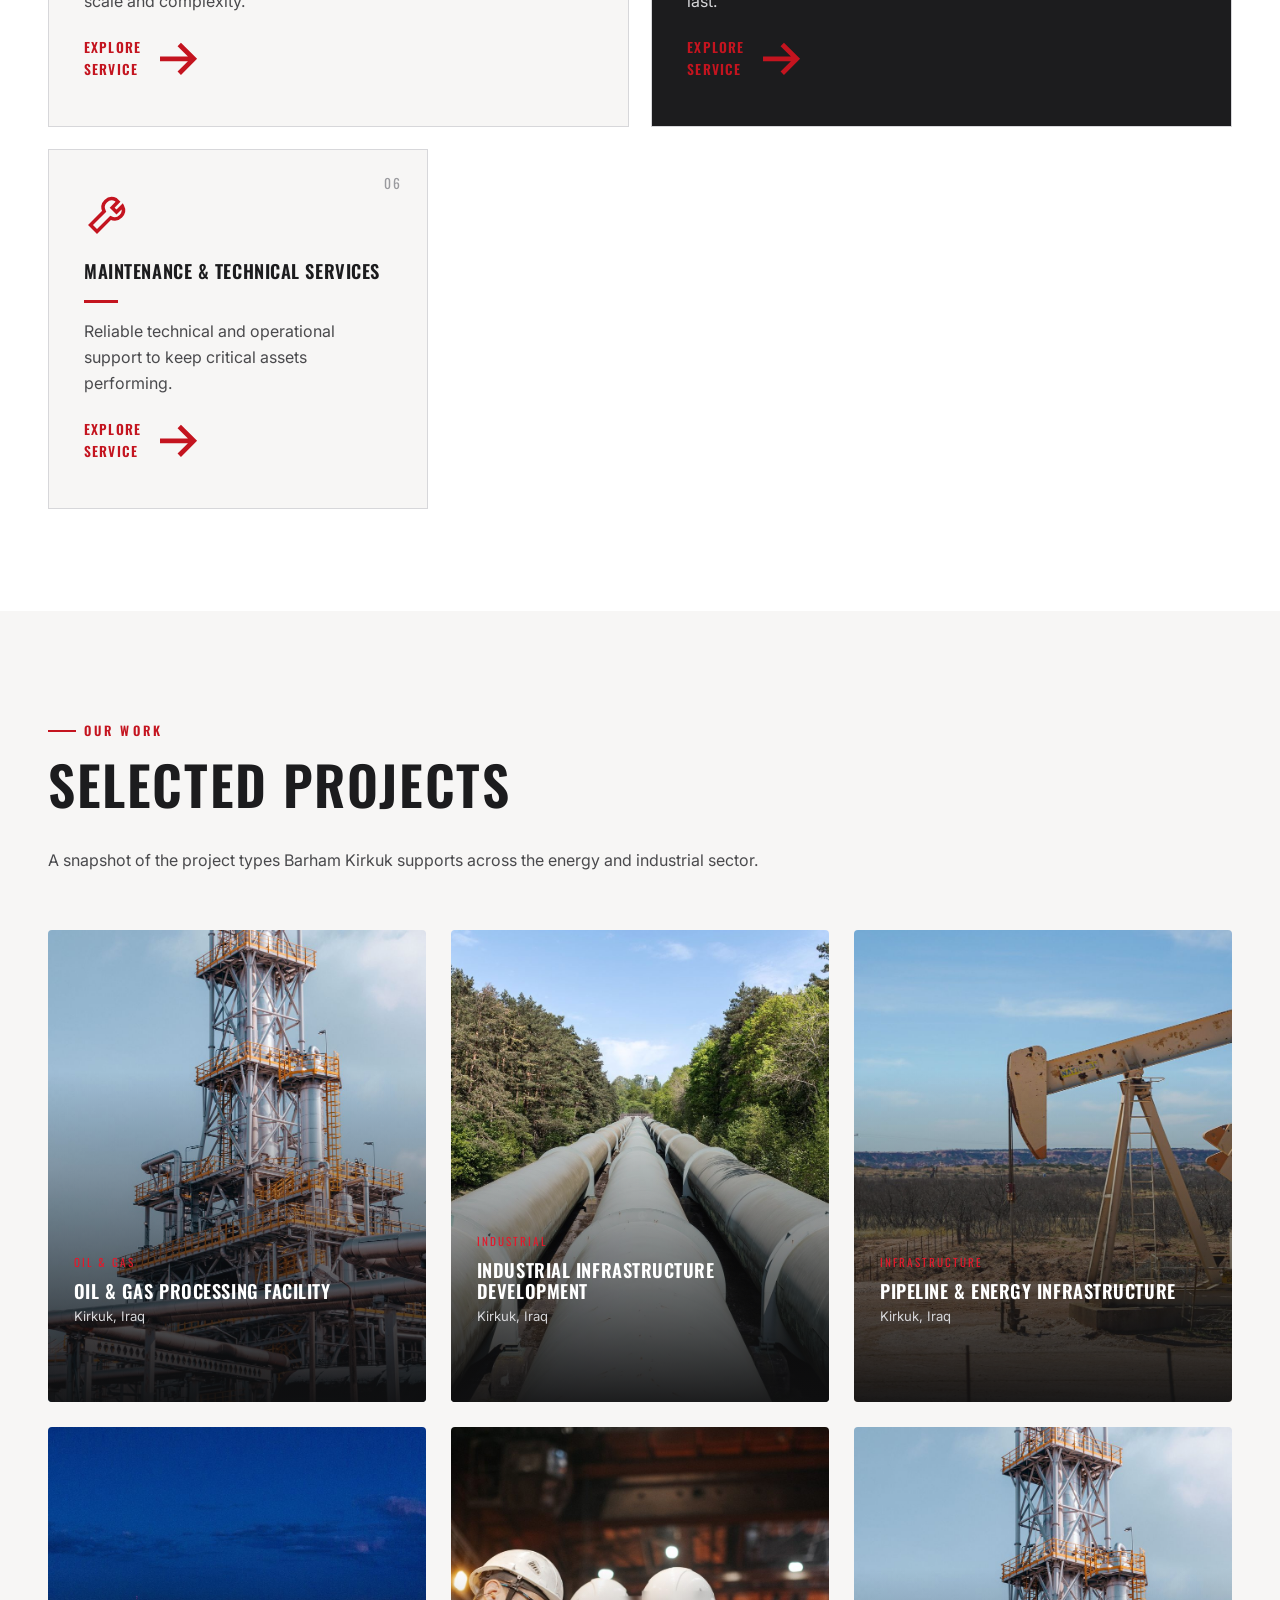
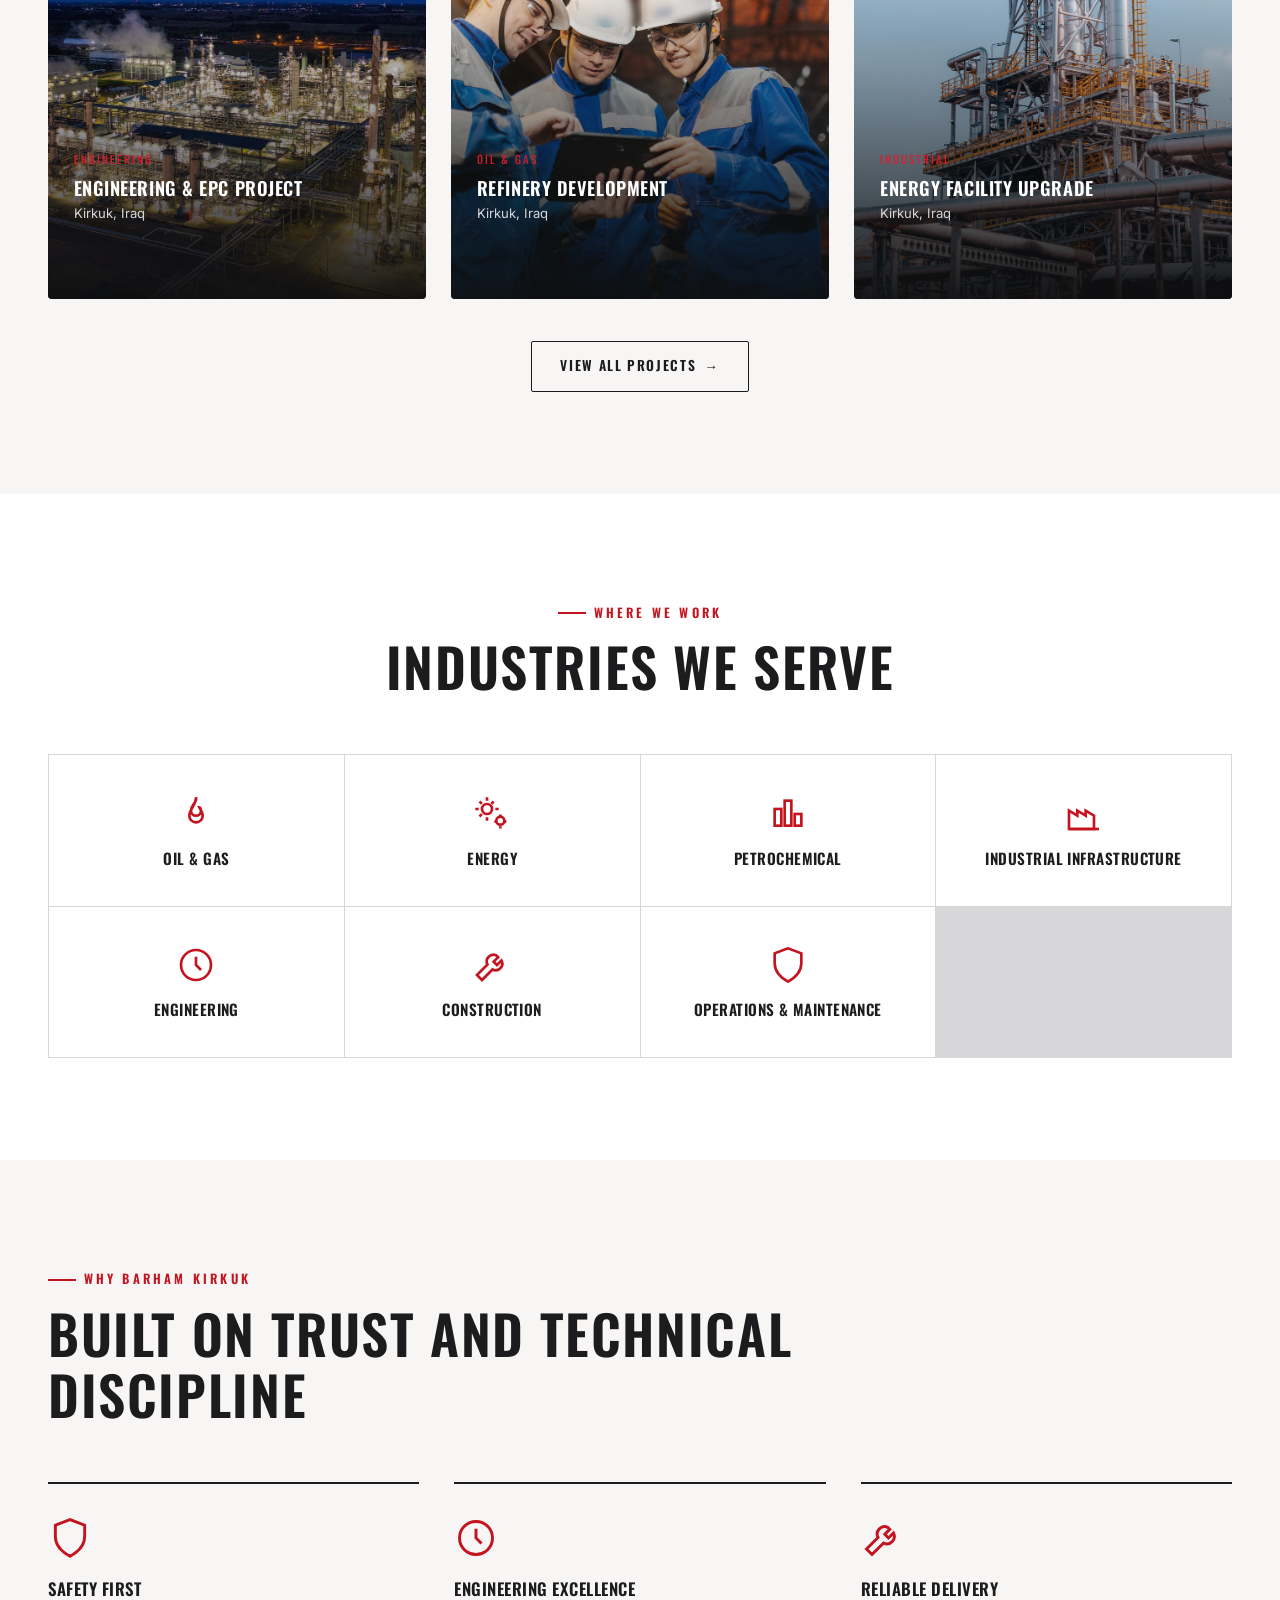
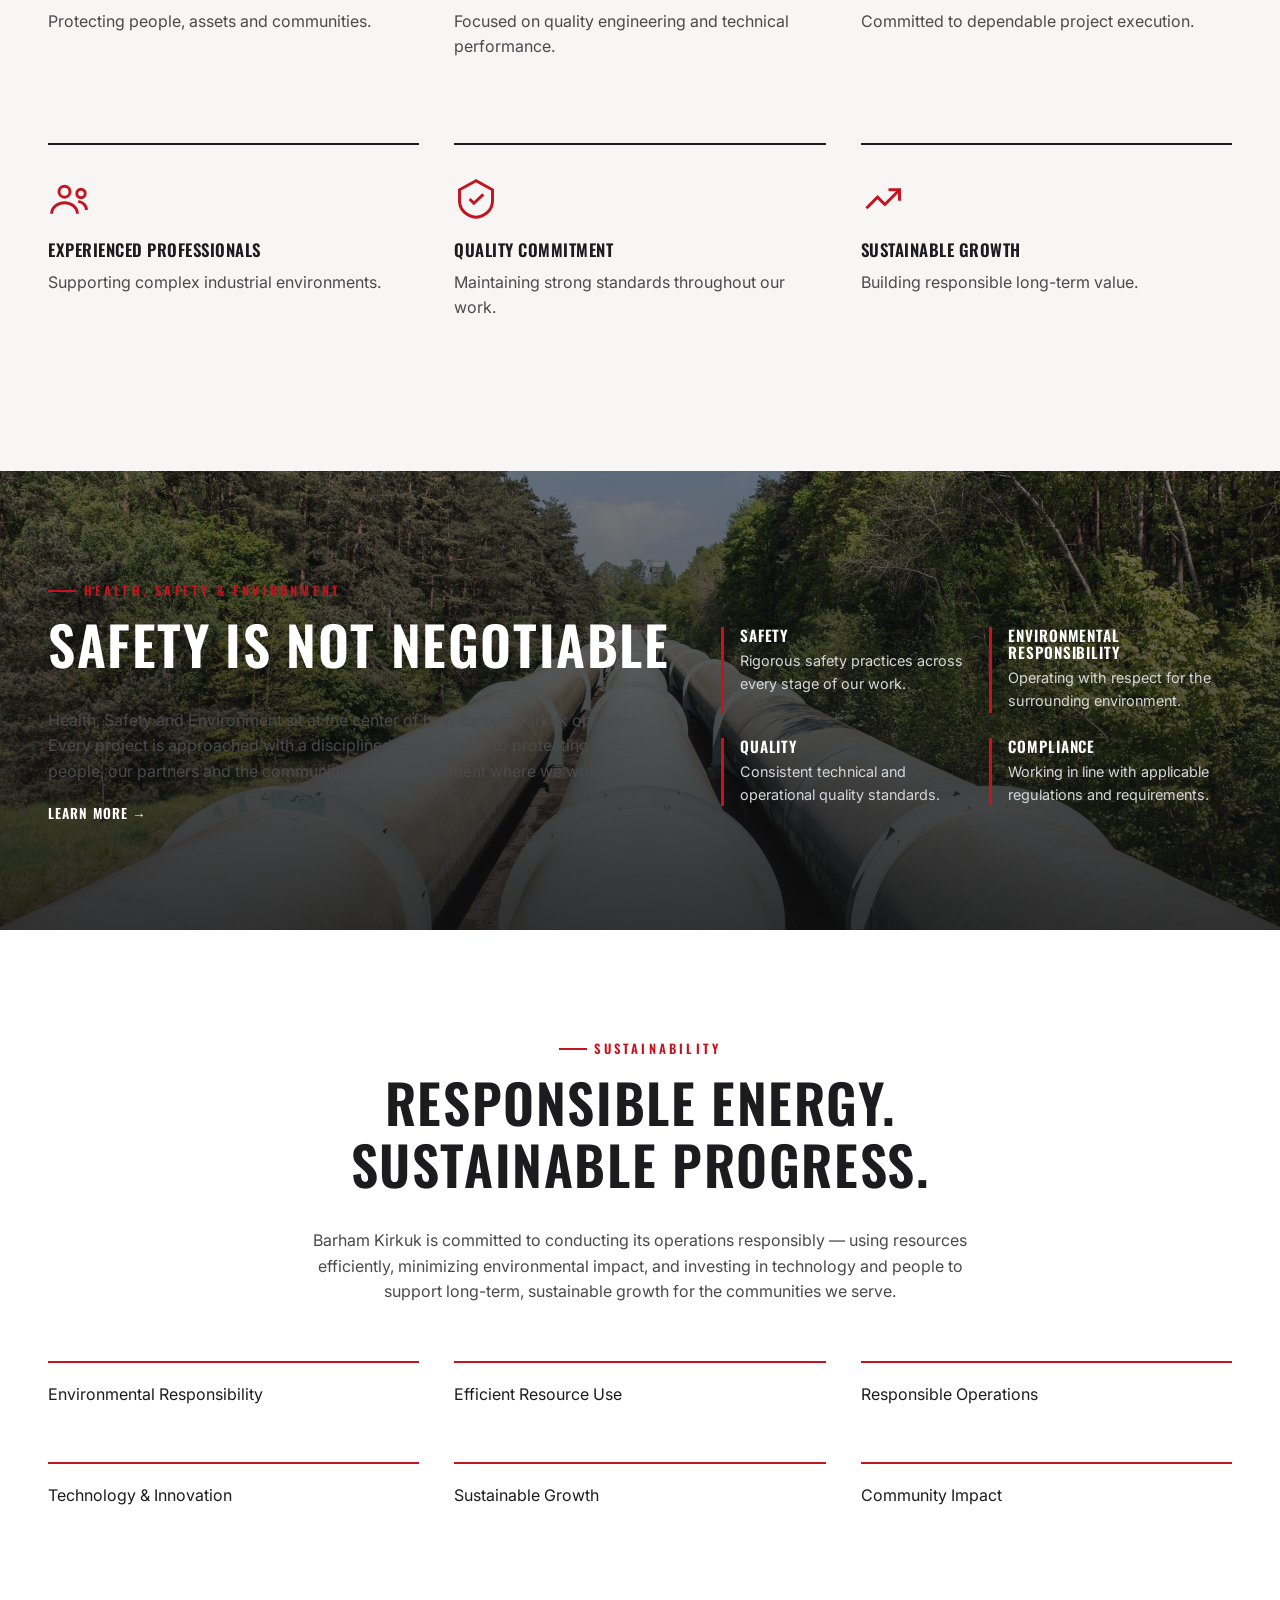
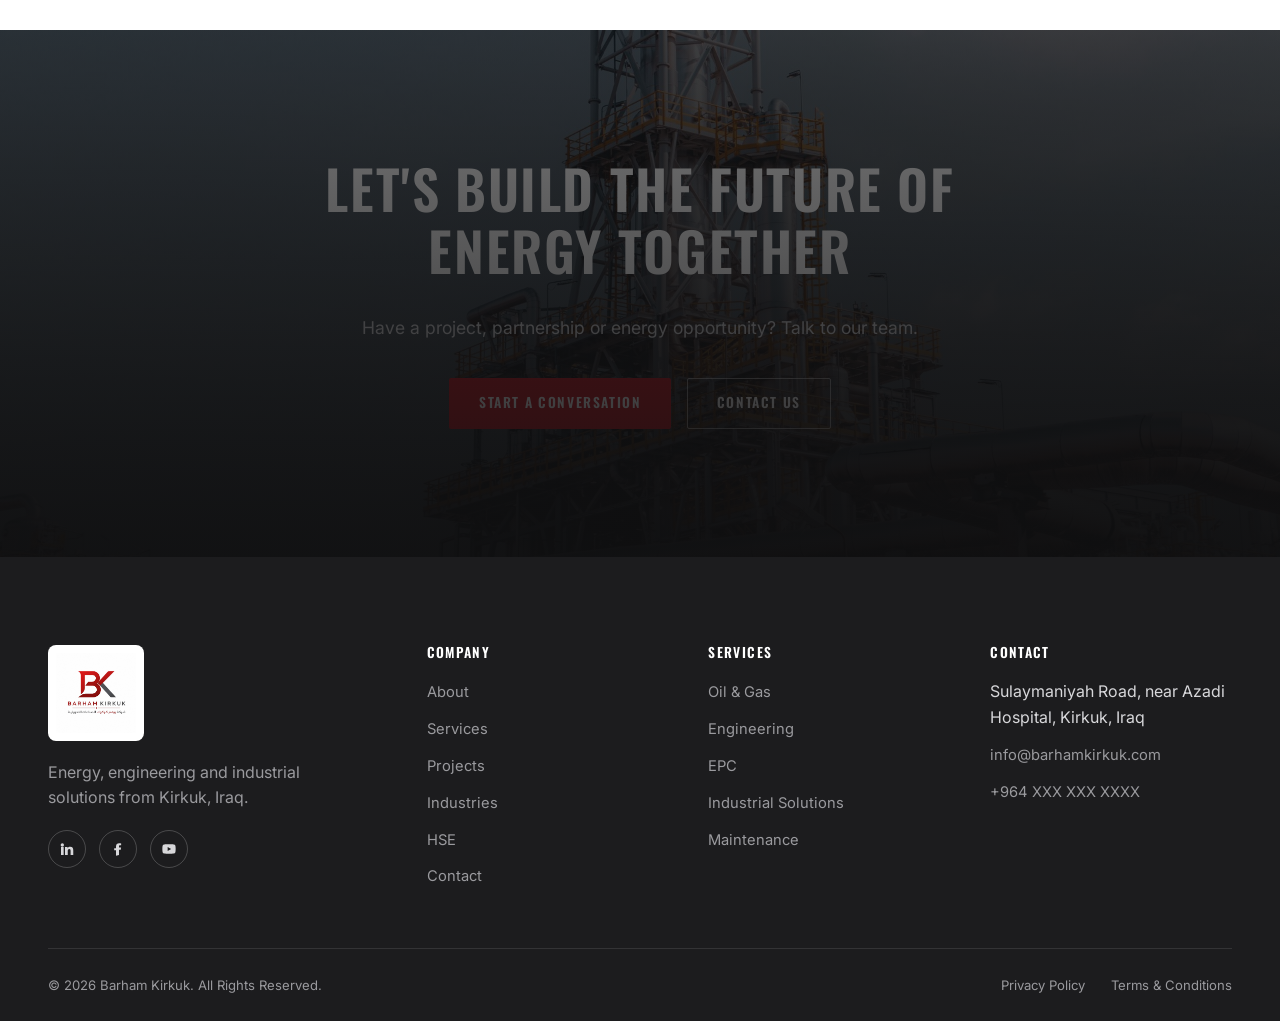
==== commit f24f8166: "Add files via upload" ====
--- a/index.html
+++ b/index.html
@@ -33,7 +33,7 @@
 <header class="nav">
   <div class="container">
     <a href="index.html" class="nav-brand" aria-label="Barham Kirkuk — Home">
-      <img src="assets/images/logo-nav.jpg" alt="Barham Kirkuk official logo" class="logo-img">
+      <img src="assets/images/logo-nav.png" alt="Barham Kirkuk official logo" class="logo-img">
     </a>
     <nav class="nav-links" id="nav-links" aria-label="Primary">
       <a href="index.html" aria-current="page" data-i18n="nav.home">Home</a>
--- a/css/styles.css
+++ b/css/styles.css
@@ -138,23 +138,25 @@
 /* -------------------- Navigation -------------------- */
 .nav{
   position: fixed; top:0; left:0; right:0; z-index: 1000;
-  background: #fff;
-  padding: .2rem 0;
+  background: rgba(253,247,247,.95);
+  backdrop-filter: blur(10px);
+  padding: .55rem 0;
   box-shadow: 0 2px 20px -8px rgba(15,15,16,.14);
-  transition: padding .4s var(--ease), box-shadow .4s var(--ease);
+  transition: padding .4s var(--ease), box-shadow .4s var(--ease), background .4s var(--ease);
 }
 .nav .container{ display:flex; align-items:center; justify-content:space-between; gap: clamp(1.5rem,3vw,3rem); }
 .nav.is-scrolled{
-  padding: .18rem 0;
+  padding: .4rem 0;
+  background: rgba(253,247,247,.98);
   box-shadow: 0 8px 28px -10px rgba(15,15,16,.2);
 }
 .nav-brand{ display:flex; align-items:center; gap:.75rem; }
 .nav-brand .logo-img{
-  height: 112px; width:auto; max-width:280px; object-fit:contain; object-position:left center;
+  height: 78px; width:auto; max-width:230px; object-fit:contain; object-position:left center;
   border-radius:0; background:transparent; padding:0; box-shadow:none;
   transition: height .4s var(--ease);
 }
-.nav.is-scrolled .nav-brand .logo-img{ height: 82px; }
+.nav.is-scrolled .nav-brand .logo-img{ height: 60px; }
 
 .nav-links{ display:flex; align-items:center; gap: 2.3rem; }
 .nav-links a{
@@ -180,7 +182,7 @@
 .nav-toggle.is-open span:nth-child(3){ transform: translateY(-7px) rotate(-45deg); }
 
 @media (max-width: 960px){
-  .nav-brand .logo-img{ height:78px; }
+  .nav-brand .logo-img{ height:58px; }
   .nav-links{
     position: fixed; inset: 0 0 0 auto; width: min(320px,86vw); height:100vh;
     background: var(--charcoal); flex-direction:column; align-items:flex-start; justify-content:center;
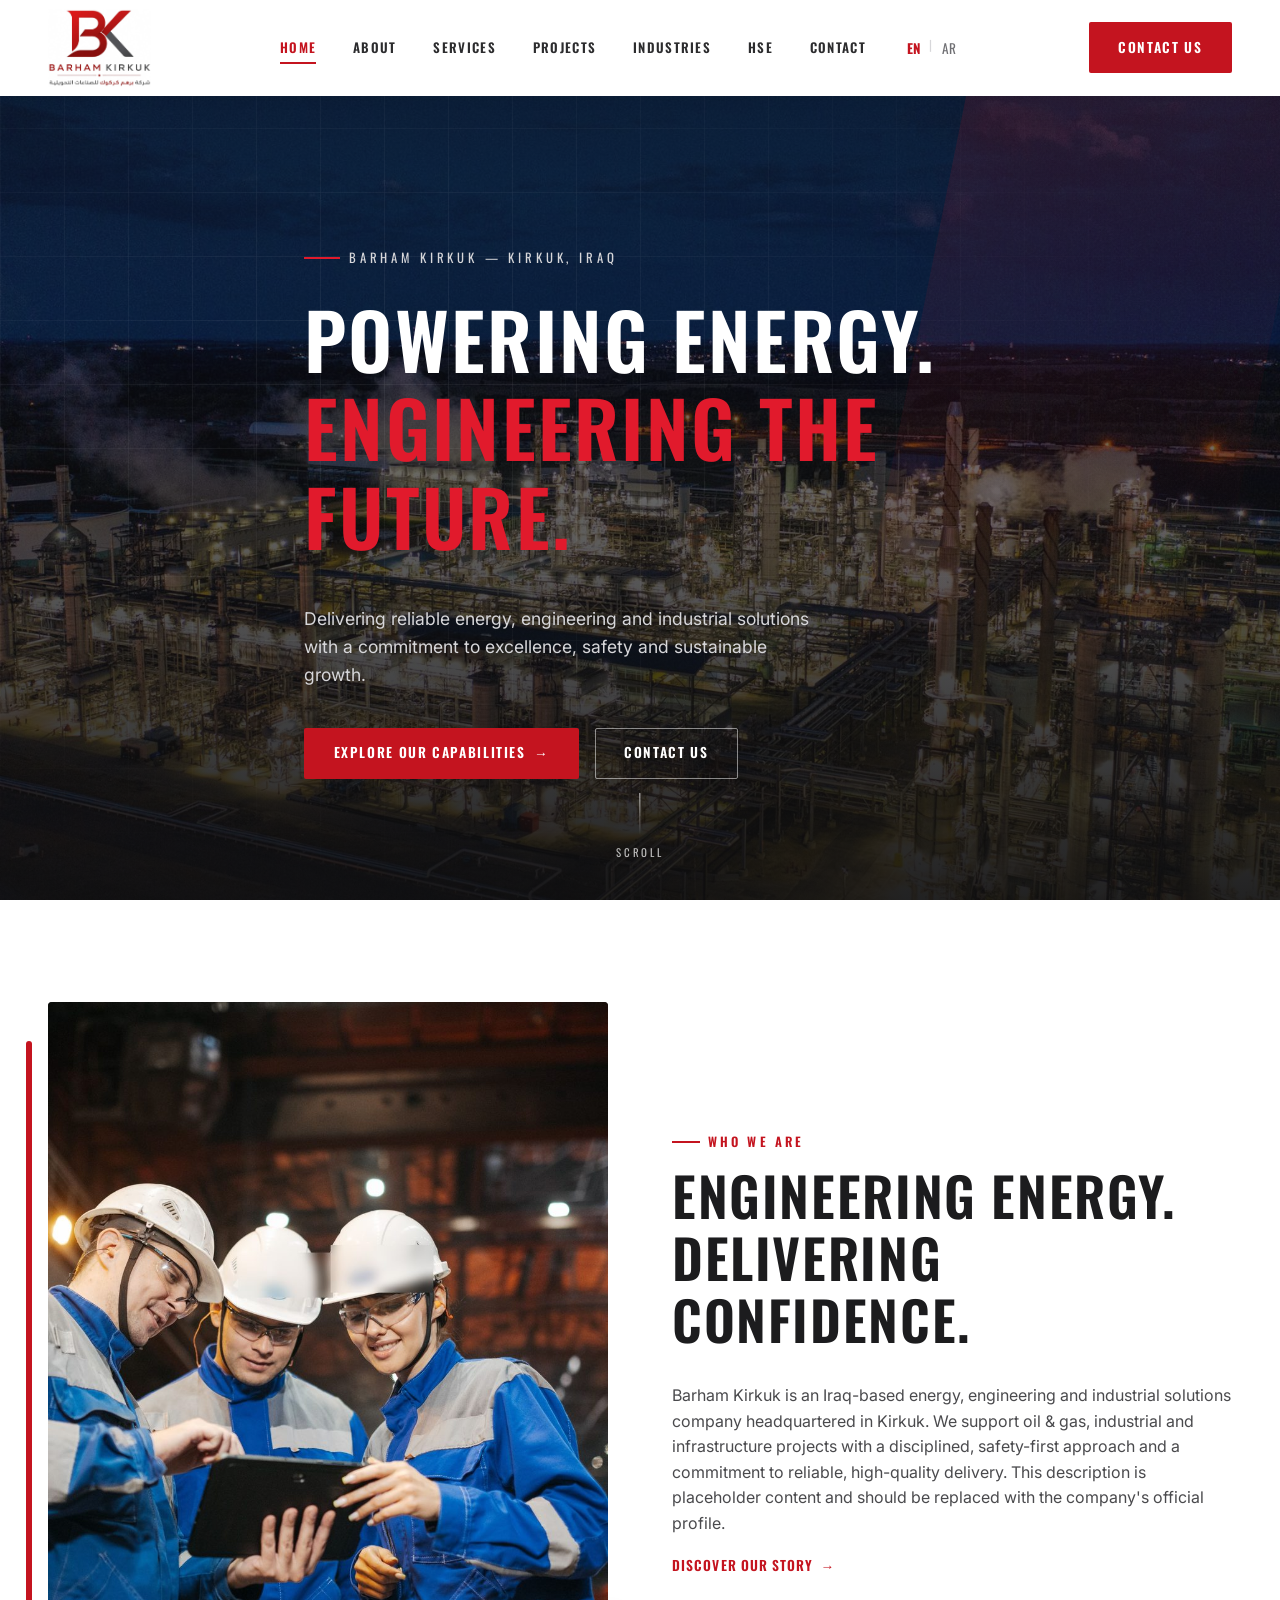
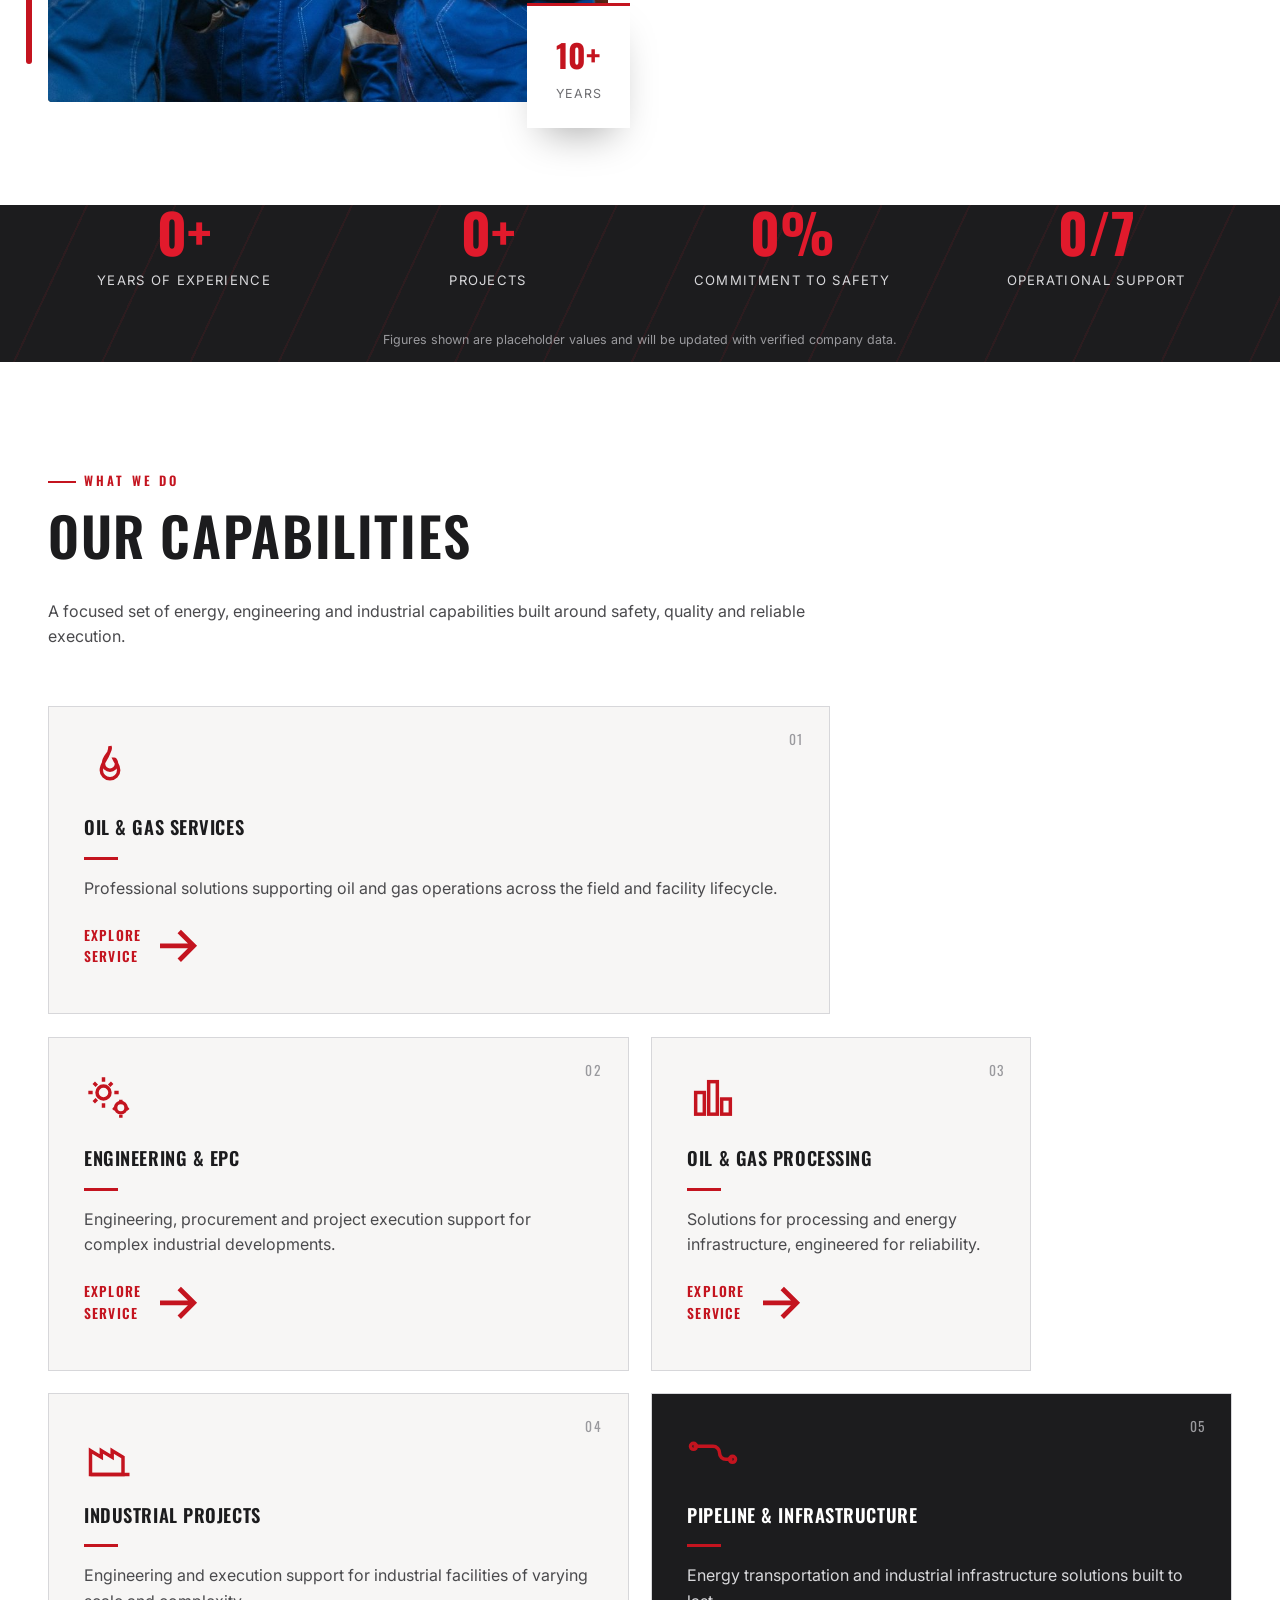
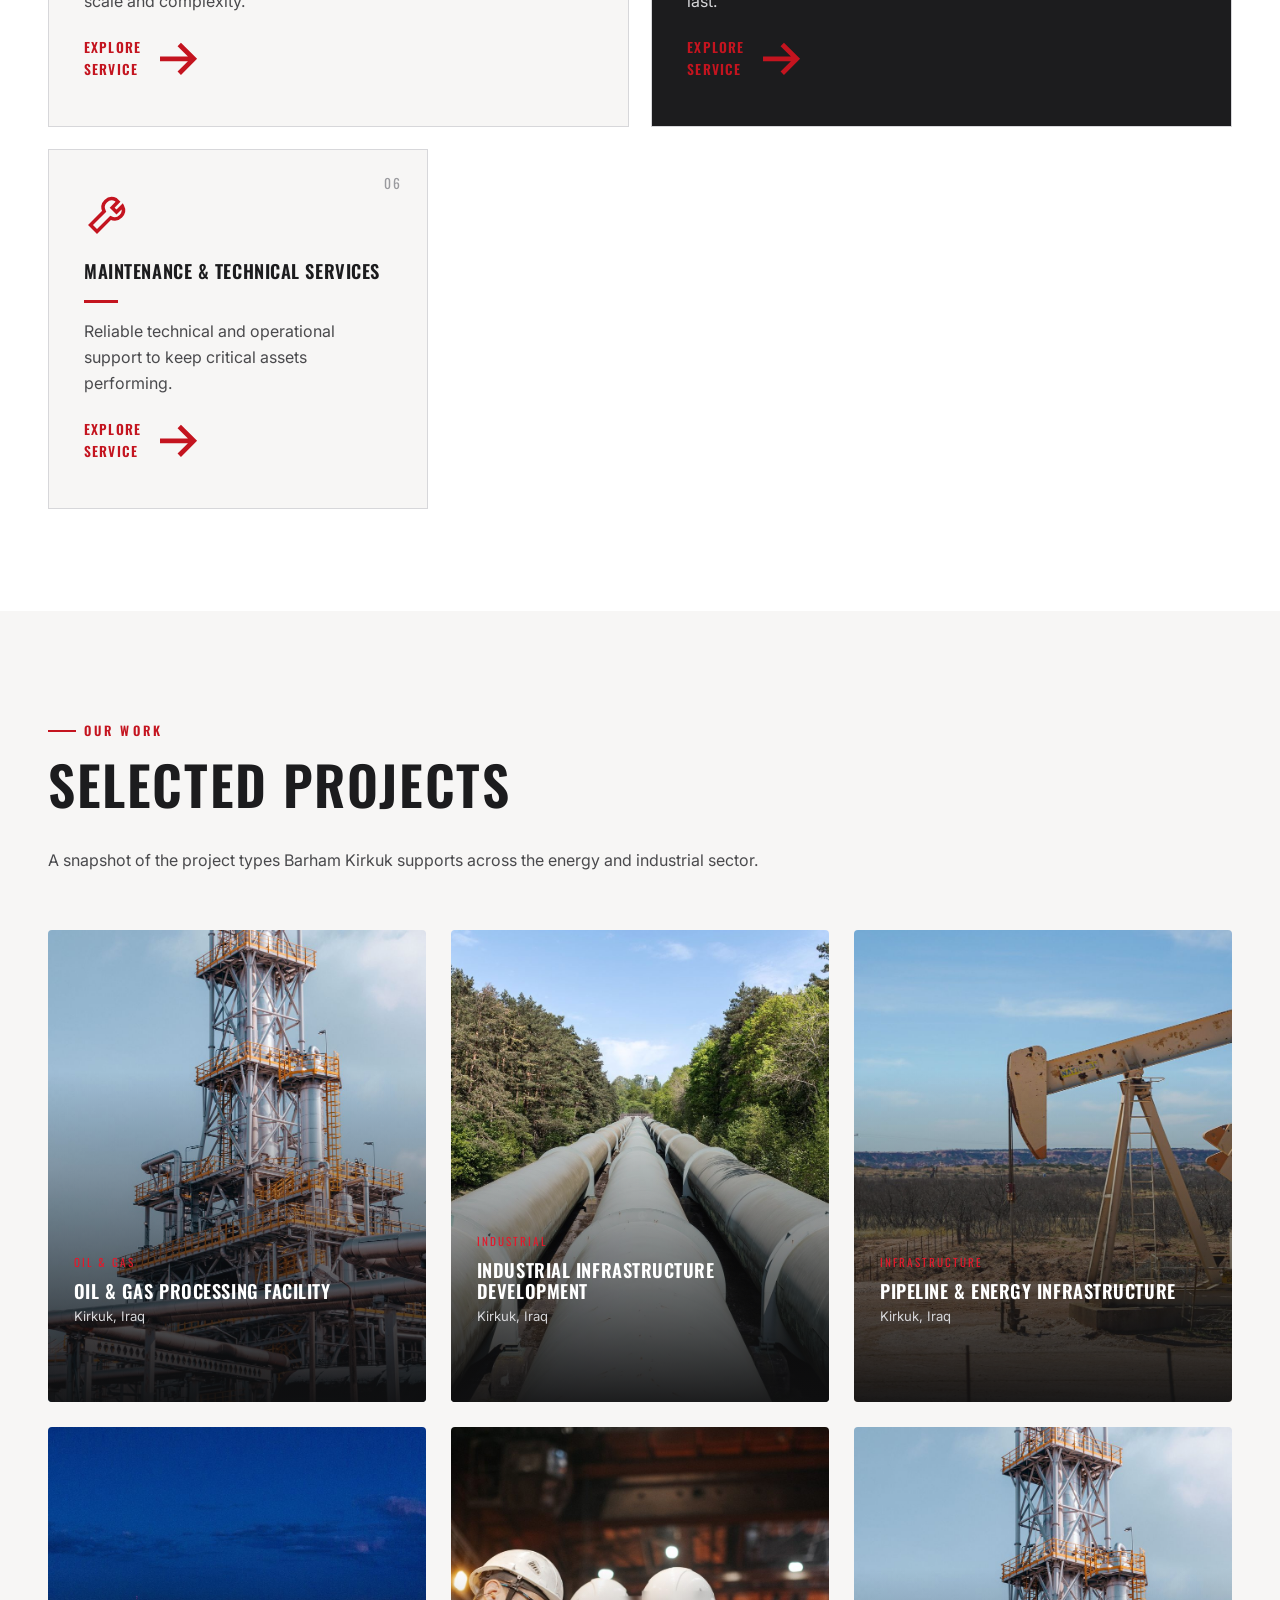
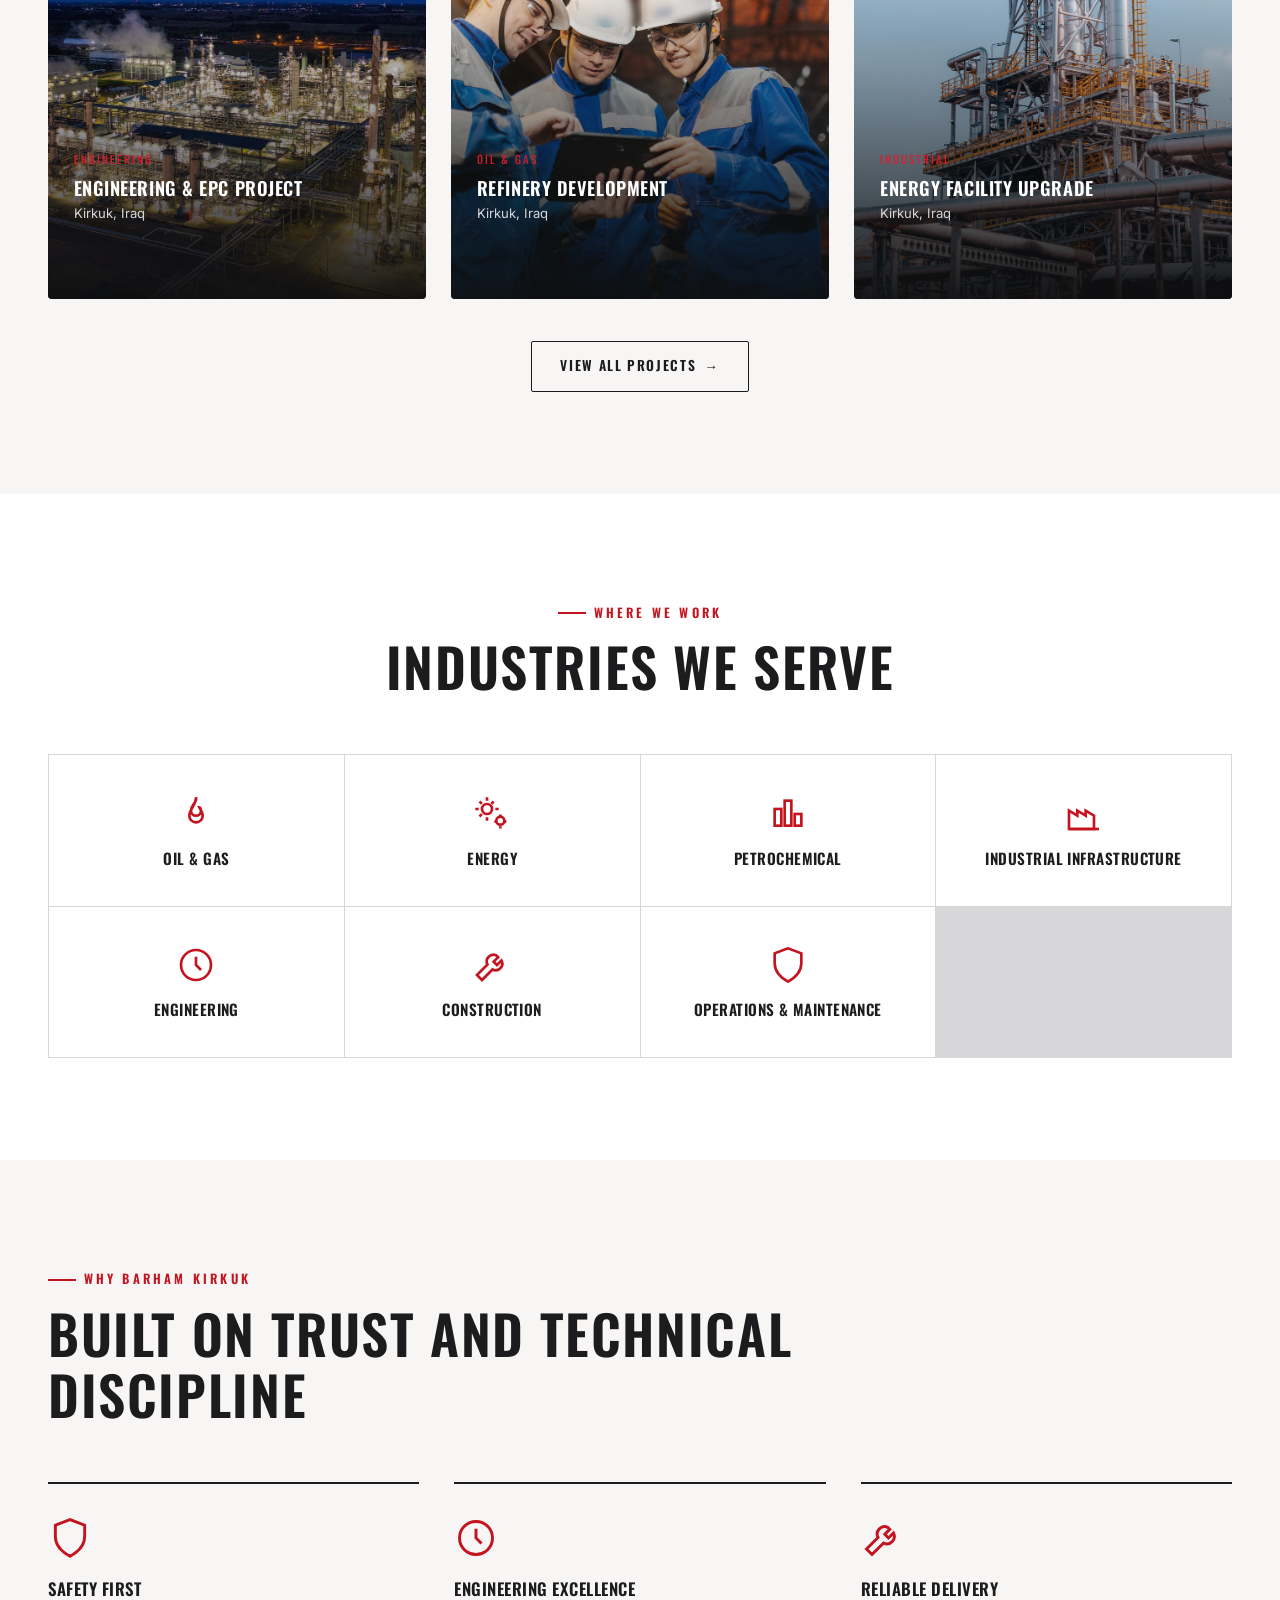
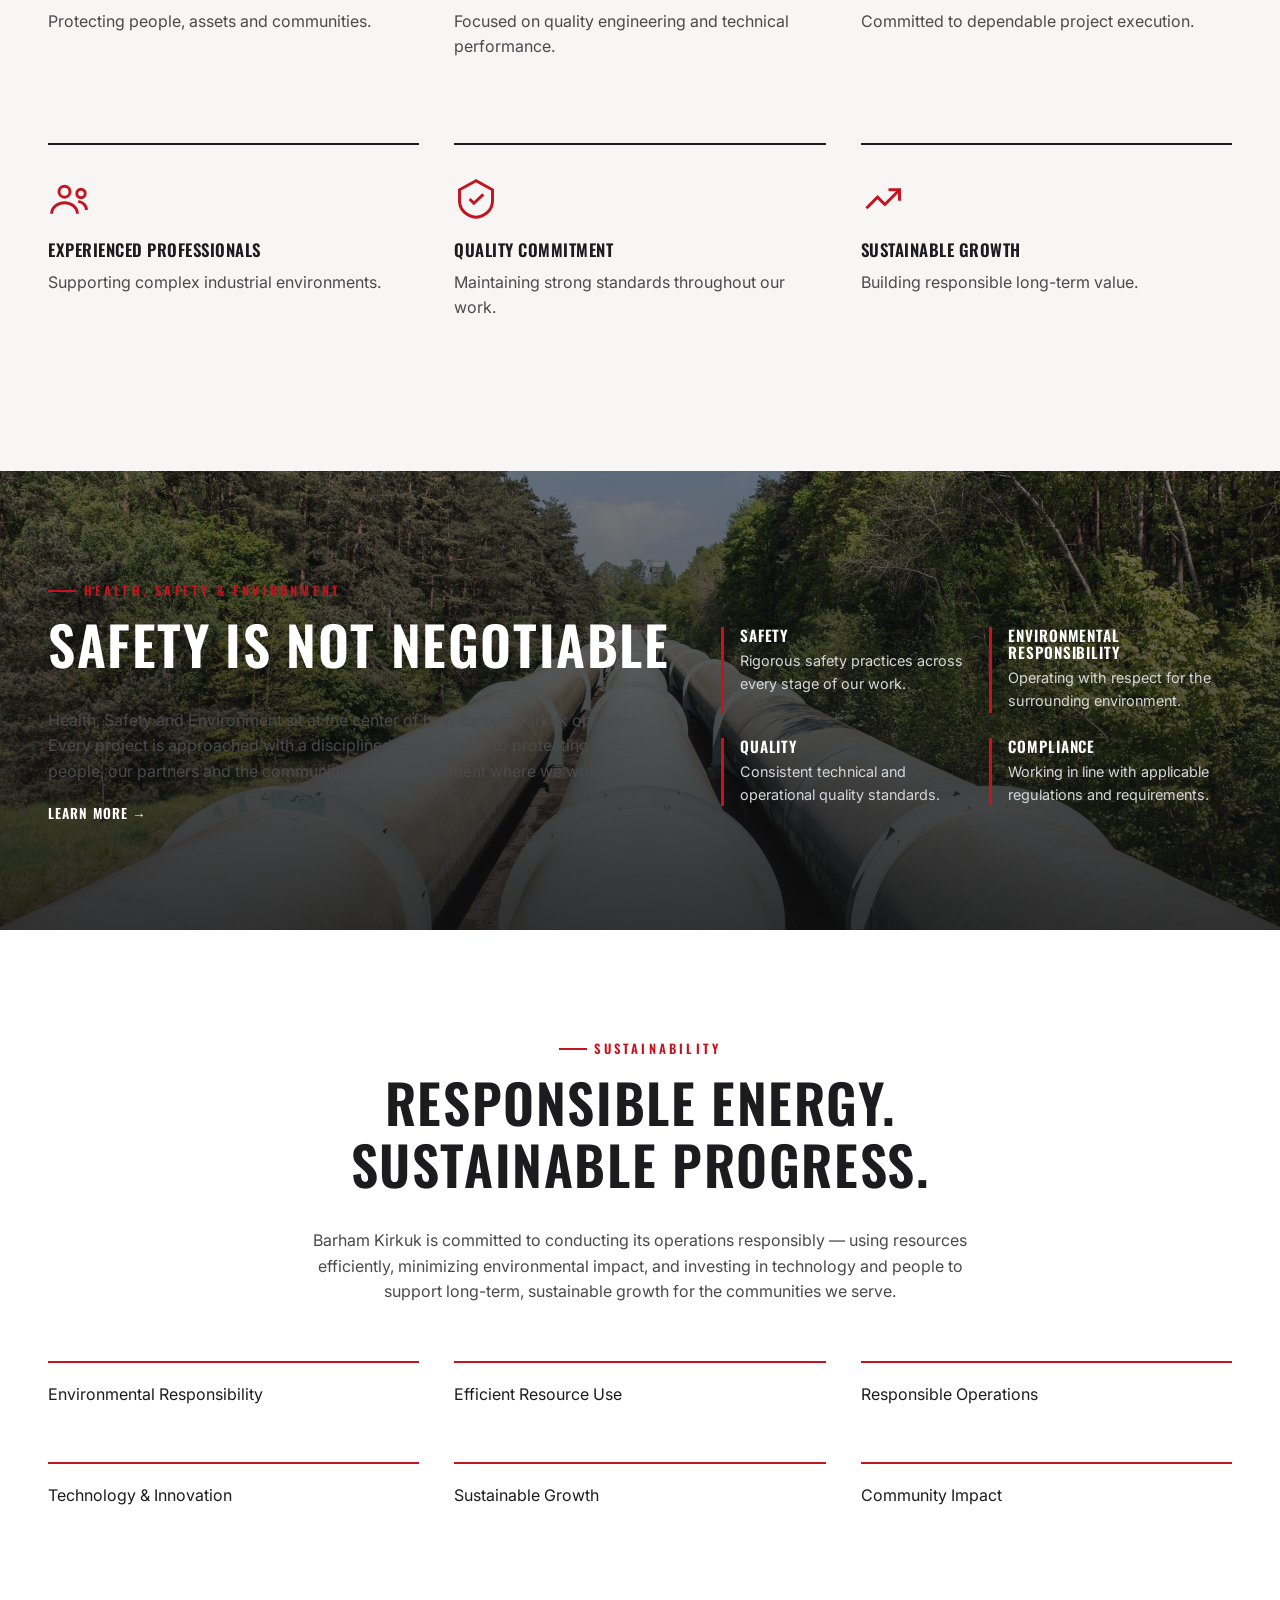
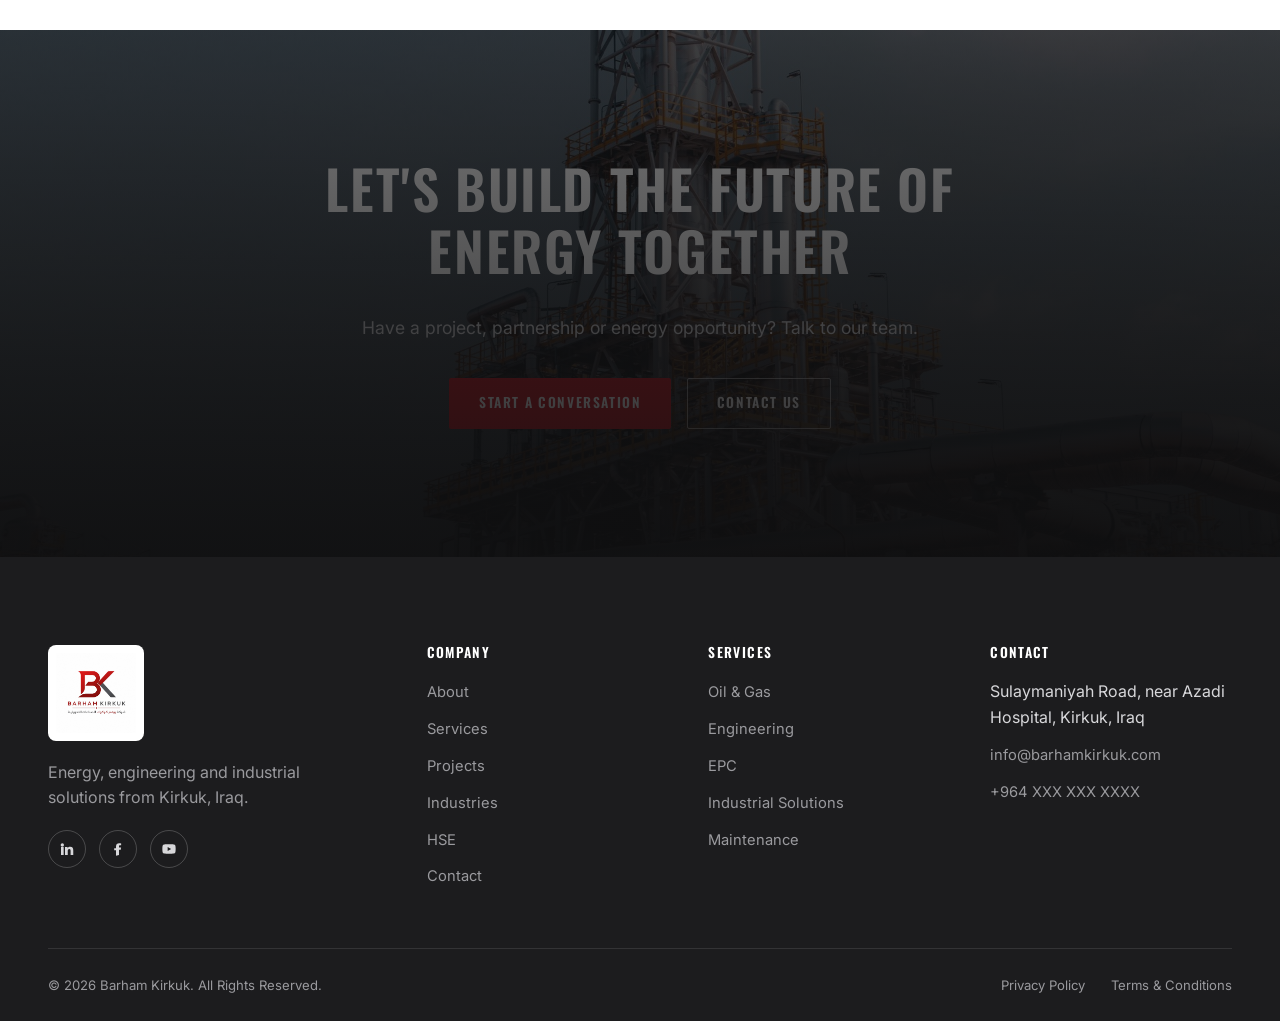
==== commit ab81b2ed: "Update contact phone number in footer" ====
--- a/index.html
+++ b/index.html
@@ -223,7 +223,7 @@
         <ul>
           <li data-company-location>Kirkuk, Iraq</li>
           <li><a href="mailto:info@barhamkirkuk.com" data-company-email>info@barhamkirkuk.com</a></li>
-          <li><a href="tel:+964" data-company-phone>+964 XXX XXX XXXX</a></li>
+          <li><a href="tel:+964" data-company-phone>+964 770 135 1515</a></li>
         </ul>
       </div>
     </div>
--- a/css/styles.css
+++ b/css/styles.css
@@ -138,16 +138,15 @@
 /* -------------------- Navigation -------------------- */
 .nav{
   position: fixed; top:0; left:0; right:0; z-index: 1000;
-  background: rgba(253,247,247,.95);
-  backdrop-filter: blur(10px);
+  background: #ffffff;
   padding: .55rem 0;
   box-shadow: 0 2px 20px -8px rgba(15,15,16,.14);
-  transition: padding .4s var(--ease), box-shadow .4s var(--ease), background .4s var(--ease);
+  transition: padding .4s var(--ease), box-shadow .4s var(--ease);
 }
 .nav .container{ display:flex; align-items:center; justify-content:space-between; gap: clamp(1.5rem,3vw,3rem); }
 .nav.is-scrolled{
   padding: .4rem 0;
-  background: rgba(253,247,247,.98);
+  background: #ffffff;
   box-shadow: 0 8px 28px -10px rgba(15,15,16,.2);
 }
 .nav-brand{ display:flex; align-items:center; gap:.75rem; }
